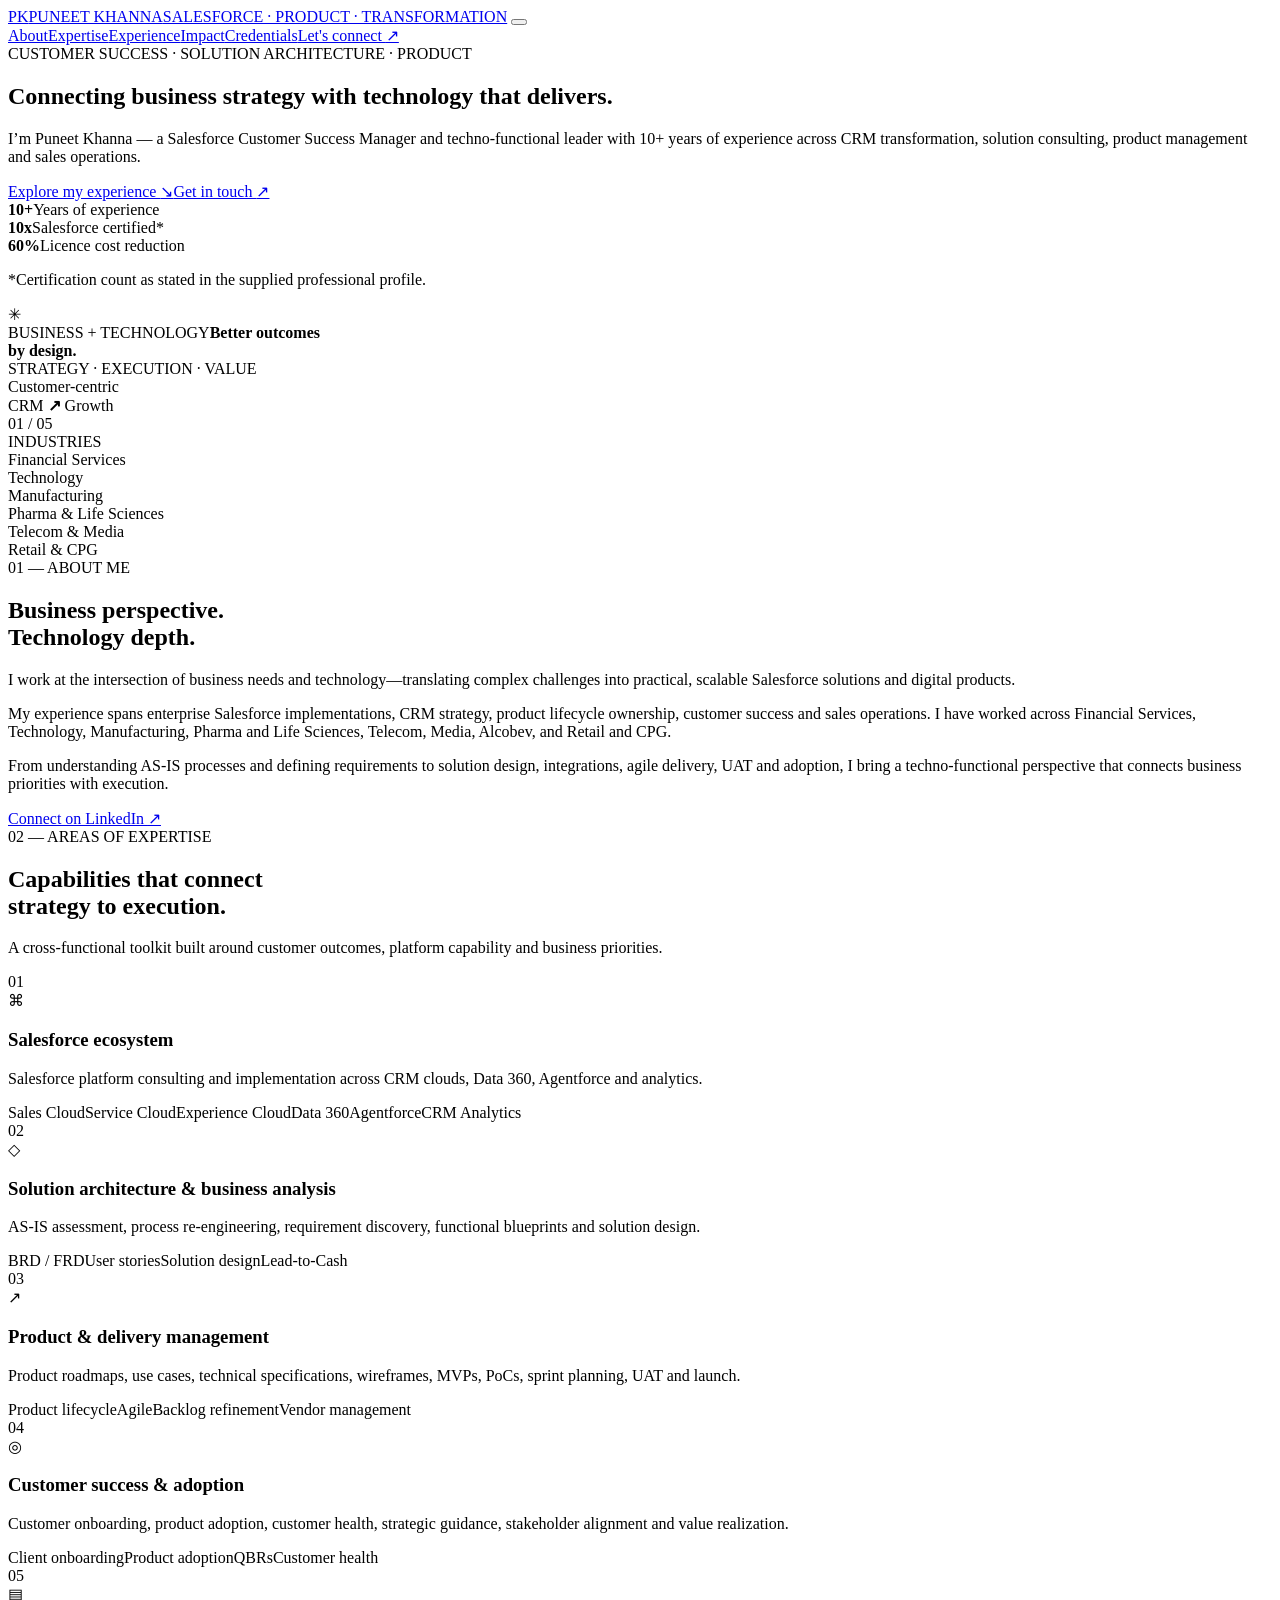
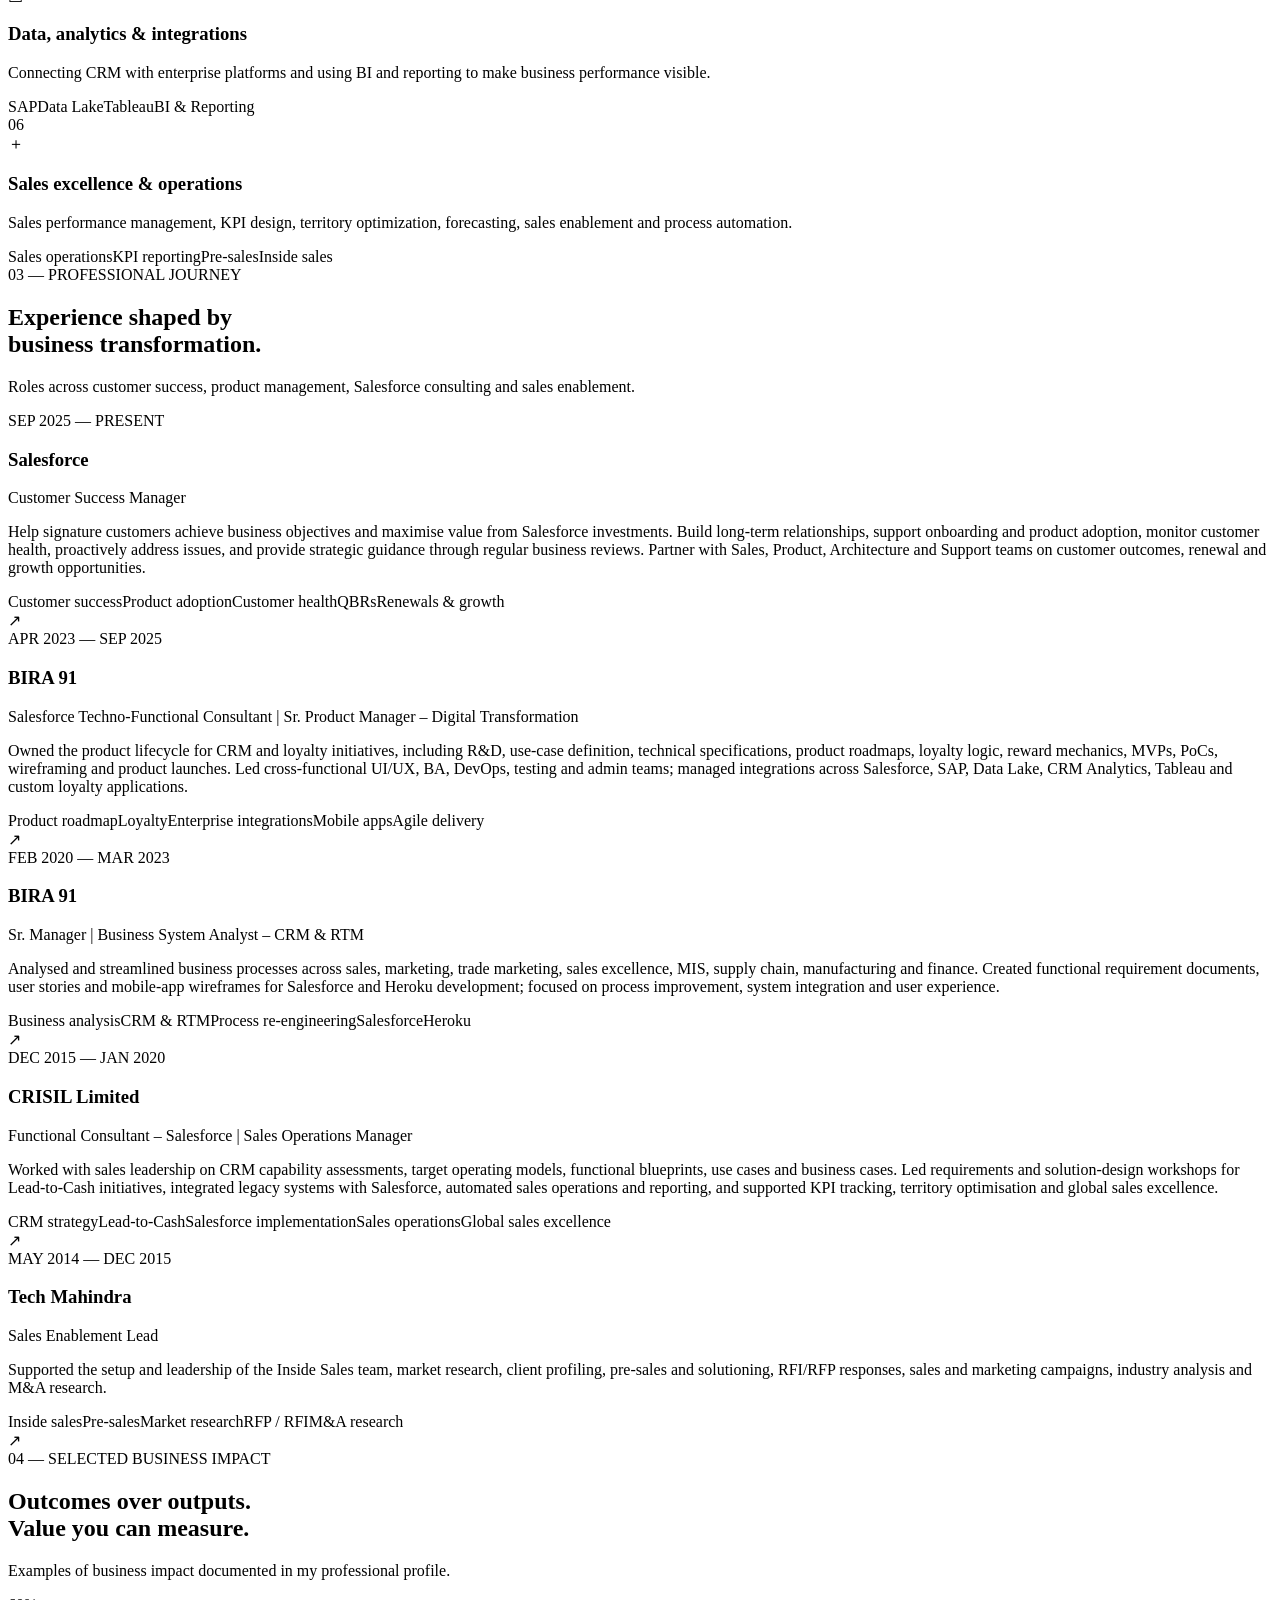
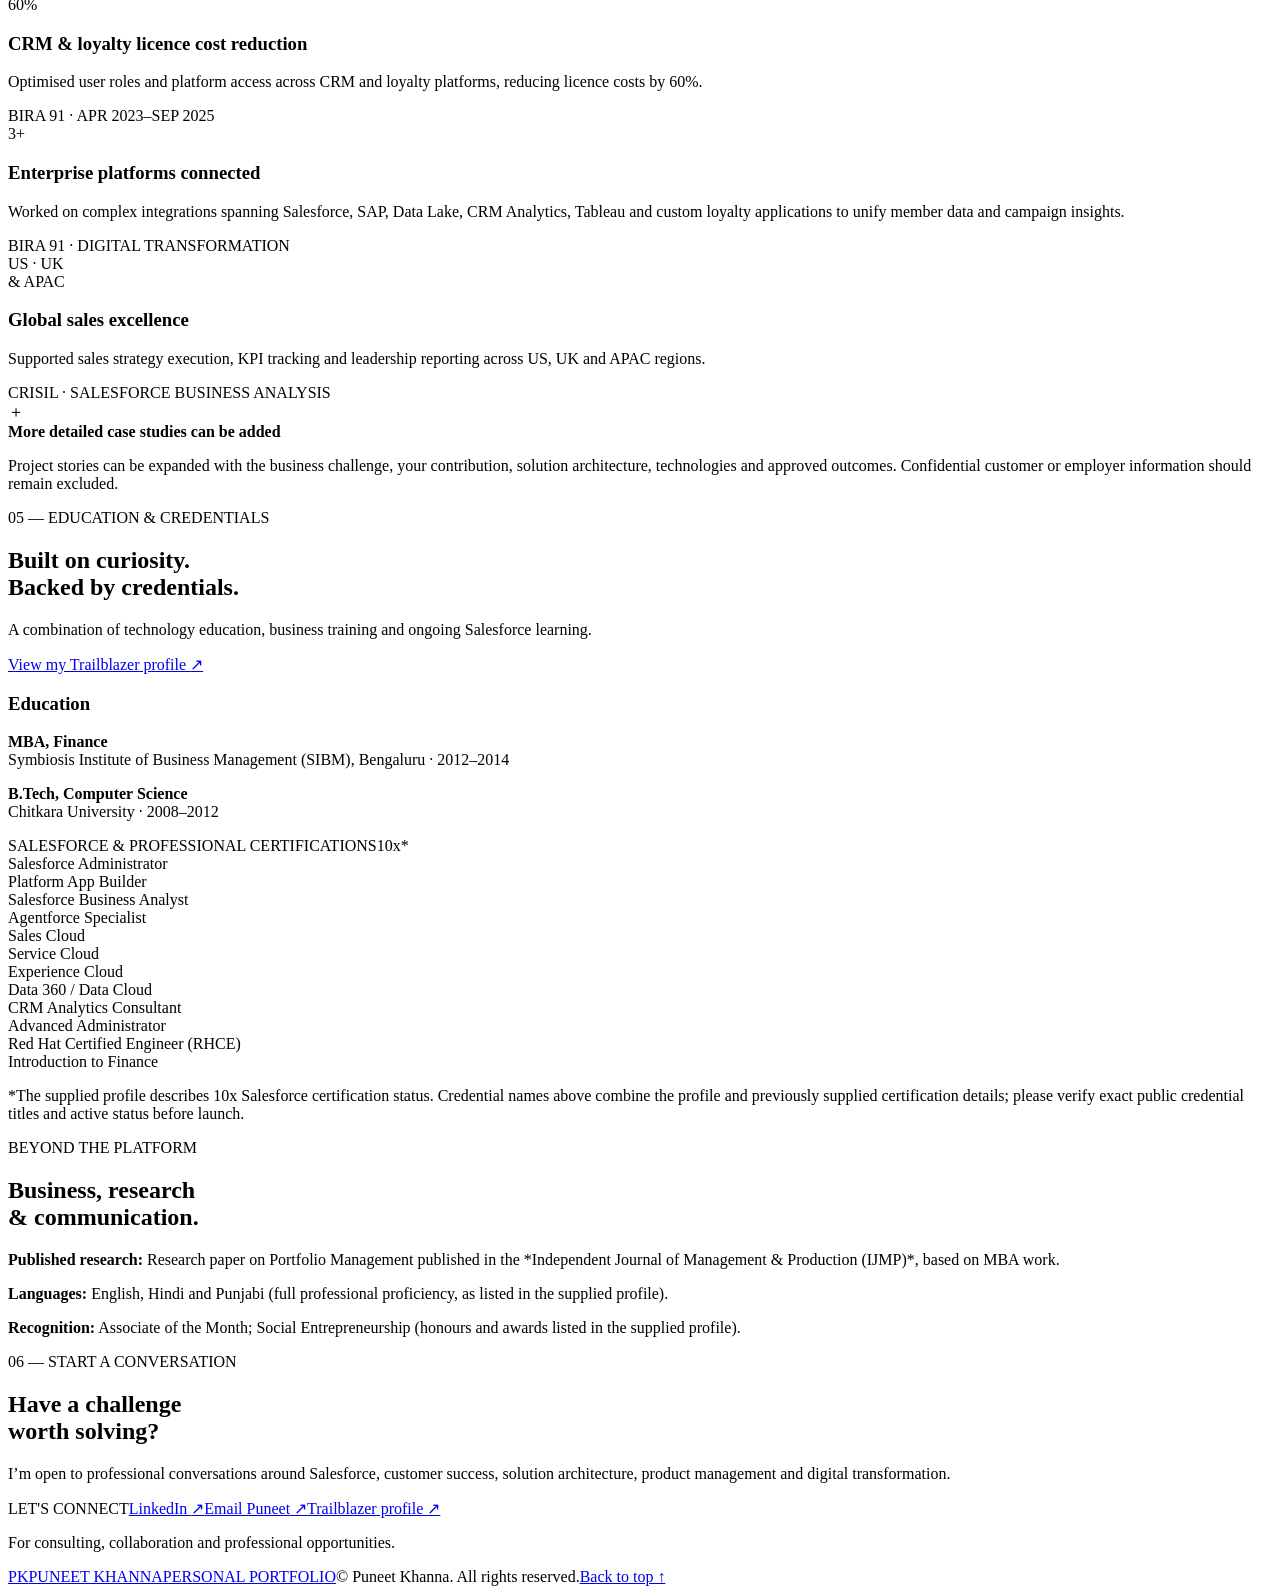
==== index.html @ 172fb6e7 "Update index.html" ====
<!doctype html>
<html lang="en">
<head>
  <meta charset="utf-8"><meta name="viewport" content="width=device-width, initial-scale=1">
  <meta name="description" content="Puneet Khanna — Salesforce Customer Success Manager, Solution Architect and Product Management professional with 10+ years of experience.">
  <meta name="theme-color" content="#081426">
  <title>Puneet Khanna | Salesforce, Product & Digital Transformation</title>
  <link rel="preconnect" href="https://fonts.googleapis.com"><link rel="preconnect" href="https://fonts.gstatic.com" crossorigin>
  <link href="https://fonts.googleapis.com/css2?family=DM+Sans:wght@400;500;600;700&family=Manrope:wght@400;500;600;700;800&display=swap" rel="stylesheet">
  <link rel="stylesheet" href="styles.css">
</head>
<body>
  <div class="ambient ambient-one"></div><div class="ambient ambient-two"></div>
  <header class="site-header">
    <a class="brand" href="#home" aria-label="Puneet Khanna home"><span class="brand-mark">PK</span><span>PUNEET KHANNA<span class="brand-sub">SALESFORCE · PRODUCT · TRANSFORMATION</span></span></a>
    <button class="menu-toggle" aria-label="Open navigation" aria-expanded="false"><span></span><span></span></button>
    <nav class="nav-links"><a href="#about">About</a><a href="#expertise">Expertise</a><a href="#experience">Experience</a><a href="#impact">Impact</a><a href="#credentials">Credentials</a><a class="nav-cta" href="#contact">Let's connect <span>↗</span></a></nav>
  </header>
  <main>
    <section class="hero section-wrap" id="home">
      <div class="hero-copy">
        <div class="eyebrow"><span class="eyebrow-line"></span> CUSTOMER SUCCESS · SOLUTION ARCHITECTURE · PRODUCT</div>
        <h1>Connecting business strategy with <span>technology that delivers.</span></h1>
        <p class="hero-lede">I’m Puneet Khanna — a Salesforce Customer Success Manager and techno-functional leader with 10+ years of experience across CRM transformation, solution consulting, product management and sales operations.</p>
        <div class="hero-actions"><a class="button button-primary" href="#experience">Explore my experience <span>↘</span></a><a class="text-link" href="#contact">Get in touch <span>↗</span></a></div>
        <div class="hero-proof"><div><strong>10+</strong><span>Years of experience</span></div><div><strong>10x</strong><span>Salesforce certified*</span></div><div><strong>60%</strong><span>Licence cost reduction</span></div></div>
        <p class="hero-note">*Certification count as stated in the supplied professional profile.</p>
      </div>
      <div class="hero-visual" aria-label="Abstract digital transformation illustration"><div class="visual-grid"></div><div class="orbit orbit-a"></div><div class="orbit orbit-b"></div><div class="core-card"><div class="core-icon">✳</div><span class="core-label">BUSINESS + TECHNOLOGY</span><strong>Better outcomes<br>by design.</strong><div class="core-rule"></div><span class="core-foot">STRATEGY · EXECUTION · VALUE</span></div><div class="float-chip chip-top"><span class="chip-dot"></span> Customer-centric</div><div class="float-chip chip-bottom">CRM <b>↗</b> Growth</div><div class="visual-index">01 / 05</div></div>
    </section>
    <section class="trust-strip"><div class="section-wrap trust-inner"><span class="trust-label">INDUSTRIES</span><div>Financial Services</div><div>Technology</div><div>Manufacturing</div><div>Pharma & Life Sciences</div><div>Telecom & Media</div><div>Retail & CPG</div></div></section>

    <section class="section section-wrap" id="about">
      <div class="section-kicker">01 — ABOUT ME</div>
      <div class="about-grid"><div><h2>Business perspective.<br><span>Technology depth.</span></h2></div><div class="about-copy">
        <p class="large-copy">I work at the intersection of business needs and technology—translating complex challenges into practical, scalable Salesforce solutions and digital products.</p>
        <p>My experience spans enterprise Salesforce implementations, CRM strategy, product lifecycle ownership, customer success and sales operations. I have worked across Financial Services, Technology, Manufacturing, Pharma and Life Sciences, Telecom, Media, Alcobev, and Retail and CPG.</p>
        <p>From understanding AS-IS processes and defining requirements to solution design, integrations, agile delivery, UAT and adoption, I bring a techno-functional perspective that connects business priorities with execution.</p>
        <a class="inline-link" href="https://www.linkedin.com/in/iampuneetkhanna/" target="_blank" rel="noreferrer">Connect on LinkedIn <span>↗</span></a>
      </div></div>
    </section>

    <section class="section section-muted" id="expertise"><div class="section-wrap"><div class="section-kicker">02 — AREAS OF EXPERTISE</div><div class="section-heading"><h2>Capabilities that connect<br><span>strategy to execution.</span></h2><p>A cross-functional toolkit built around customer outcomes, platform capability and business priorities.</p></div>
      <div class="capability-grid">
        <article class="cap-card"><div class="card-number">01</div><div class="cap-icon">⌘</div><h3>Salesforce ecosystem</h3><p>Salesforce platform consulting and implementation across CRM clouds, Data 360, Agentforce and analytics.</p><div class="tag-list"><span>Sales Cloud</span><span>Service Cloud</span><span>Experience Cloud</span><span>Data 360</span><span>Agentforce</span><span>CRM Analytics</span></div></article>
        <article class="cap-card"><div class="card-number">02</div><div class="cap-icon">◇</div><h3>Solution architecture & business analysis</h3><p>AS-IS assessment, process re-engineering, requirement discovery, functional blueprints and solution design.</p><div class="tag-list"><span>BRD / FRD</span><span>User stories</span><span>Solution design</span><span>Lead-to-Cash</span></div></article>
        <article class="cap-card"><div class="card-number">03</div><div class="cap-icon">↗</div><h3>Product & delivery management</h3><p>Product roadmaps, use cases, technical specifications, wireframes, MVPs, PoCs, sprint planning, UAT and launch.</p><div class="tag-list"><span>Product lifecycle</span><span>Agile</span><span>Backlog refinement</span><span>Vendor management</span></div></article>
        <article class="cap-card"><div class="card-number">04</div><div class="cap-icon">◎</div><h3>Customer success & adoption</h3><p>Customer onboarding, product adoption, customer health, strategic guidance, stakeholder alignment and value realization.</p><div class="tag-list"><span>Client onboarding</span><span>Product adoption</span><span>QBRs</span><span>Customer health</span></div></article>
        <article class="cap-card"><div class="card-number">05</div><div class="cap-icon">▤</div><h3>Data, analytics & integrations</h3><p>Connecting CRM with enterprise platforms and using BI and reporting to make business performance visible.</p><div class="tag-list"><span>SAP</span><span>Data Lake</span><span>Tableau</span><span>BI & Reporting</span></div></article>
        <article class="cap-card"><div class="card-number">06</div><div class="cap-icon">＋</div><h3>Sales excellence & operations</h3><p>Sales performance management, KPI design, territory optimization, forecasting, sales enablement and process automation.</p><div class="tag-list"><span>Sales operations</span><span>KPI reporting</span><span>Pre-sales</span><span>Inside sales</span></div></article>
      </div></div></section>

    <section class="section section-wrap" id="experience"><div class="section-kicker">03 — PROFESSIONAL JOURNEY</div><div class="section-heading"><h2>Experience shaped by<br><span>business transformation.</span></h2><p>Roles across customer success, product management, Salesforce consulting and sales enablement.</p></div>
      <div class="experience-list">
        <article class="experience-item"><div class="experience-meta"><span class="exp-dot current"></span><span>SEP 2025 — PRESENT</span></div><div class="experience-main"><div class="exp-title-row"><h3>Salesforce</h3><span class="exp-type">Customer Success Manager</span></div><p>Help signature customers achieve business objectives and maximise value from Salesforce investments. Build long-term relationships, support onboarding and product adoption, monitor customer health, proactively address issues, and provide strategic guidance through regular business reviews. Partner with Sales, Product, Architecture and Support teams on customer outcomes, renewal and growth opportunities.</p><div class="tag-list"><span>Customer success</span><span>Product adoption</span><span>Customer health</span><span>QBRs</span><span>Renewals & growth</span></div></div><div class="exp-arrow">↗</div></article>

        <article class="experience-item"><div class="experience-meta"><span class="exp-dot"></span><span>APR 2023 — SEP 2025</span></div><div class="experience-main"><div class="exp-title-row"><h3>BIRA 91</h3><span class="exp-type">Salesforce Techno-Functional Consultant | Sr. Product Manager – Digital Transformation</span></div><p>Owned the product lifecycle for CRM and loyalty initiatives, including R&D, use-case definition, technical specifications, product roadmaps, loyalty logic, reward mechanics, MVPs, PoCs, wireframing and product launches. Led cross-functional UI/UX, BA, DevOps, testing and admin teams; managed integrations across Salesforce, SAP, Data Lake, CRM Analytics, Tableau and custom loyalty applications.</p><div class="tag-list"><span>Product roadmap</span><span>Loyalty</span><span>Enterprise integrations</span><span>Mobile apps</span><span>Agile delivery</span></div></div><div class="exp-arrow">↗</div></article>

        <article class="experience-item"><div class="experience-meta"><span class="exp-dot"></span><span>FEB 2020 — MAR 2023</span></div><div class="experience-main"><div class="exp-title-row"><h3>BIRA 91</h3><span class="exp-type">Sr. Manager | Business System Analyst – CRM & RTM</span></div><p>Analysed and streamlined business processes across sales, marketing, trade marketing, sales excellence, MIS, supply chain, manufacturing and finance. Created functional requirement documents, user stories and mobile-app wireframes for Salesforce and Heroku development; focused on process improvement, system integration and user experience.</p><div class="tag-list"><span>Business analysis</span><span>CRM & RTM</span><span>Process re-engineering</span><span>Salesforce</span><span>Heroku</span></div></div><div class="exp-arrow">↗</div></article>

        <article class="experience-item"><div class="experience-meta"><span class="exp-dot"></span><span>DEC 2015 — JAN 2020</span></div><div class="experience-main"><div class="exp-title-row"><h3>CRISIL Limited</h3><span class="exp-type">Functional Consultant – Salesforce | Sales Operations Manager</span></div><p>Worked with sales leadership on CRM capability assessments, target operating models, functional blueprints, use cases and business cases. Led requirements and solution-design workshops for Lead-to-Cash initiatives, integrated legacy systems with Salesforce, automated sales operations and reporting, and supported KPI tracking, territory optimisation and global sales excellence.</p><div class="tag-list"><span>CRM strategy</span><span>Lead-to-Cash</span><span>Salesforce implementation</span><span>Sales operations</span><span>Global sales excellence</span></div></div><div class="exp-arrow">↗</div></article>

        <article class="experience-item"><div class="experience-meta"><span class="exp-dot"></span><span>MAY 2014 — DEC 2015</span></div><div class="experience-main"><div class="exp-title-row"><h3>Tech Mahindra</h3><span class="exp-type">Sales Enablement Lead</span></div><p>Supported the setup and leadership of the Inside Sales team, market research, client profiling, pre-sales and solutioning, RFI/RFP responses, sales and marketing campaigns, industry analysis and M&A research.</p><div class="tag-list"><span>Inside sales</span><span>Pre-sales</span><span>Market research</span><span>RFP / RFI</span><span>M&A research</span></div></div><div class="exp-arrow">↗</div></article>
      </div>
    </section>

    <section class="section section-muted" id="impact"><div class="section-wrap"><div class="section-kicker">04 — SELECTED BUSINESS IMPACT</div><div class="section-heading"><h2>Outcomes over outputs.<br><span>Value you can measure.</span></h2><p>Examples of business impact documented in my professional profile.</p></div>
      <div class="impact-grid">
        <article class="impact-card"><div class="impact-number">60<span>%</span></div><h3>CRM & loyalty licence cost reduction</h3><p>Optimised user roles and platform access across CRM and loyalty platforms, reducing licence costs by 60%.</p><span class="impact-source">BIRA 91 · APR 2023–SEP 2025</span></article>
        <article class="impact-card"><div class="impact-number">3<span>+</span></div><h3>Enterprise platforms connected</h3><p>Worked on complex integrations spanning Salesforce, SAP, Data Lake, CRM Analytics, Tableau and custom loyalty applications to unify member data and campaign insights.</p><span class="impact-source">BIRA 91 · DIGITAL TRANSFORMATION</span></article>
        <article class="impact-card"><div class="impact-number">US · UK<br><span>&</span> APAC</div><h3>Global sales excellence</h3><p>Supported sales strategy execution, KPI tracking and leadership reporting across US, UK and APAC regions.</p><span class="impact-source">CRISIL · SALESFORCE BUSINESS ANALYSIS</span></article>
      </div>
      <div class="case-note"><div class="case-note-icon">＋</div><div><strong>More detailed case studies can be added</strong><p>Project stories can be expanded with the business challenge, your contribution, solution architecture, technologies and approved outcomes. Confidential customer or employer information should remain excluded.</p></div></div>
    </div></section>

    <section class="section section-wrap" id="credentials"><div class="credentials-grid"><div><div class="section-kicker">05 — EDUCATION & CREDENTIALS</div><h2>Built on curiosity.<br><span>Backed by credentials.</span></h2><p class="credential-intro">A combination of technology education, business training and ongoing Salesforce learning.</p><a class="inline-link" href="https://www.salesforce.com/trailblazer/puneetkhanna" target="_blank" rel="noreferrer">View my Trailblazer profile <span>↗</span></a>
        <div class="education-block"><h3>Education</h3><p><strong>MBA, Finance</strong><br>Symbiosis Institute of Business Management (SIBM), Bengaluru · 2012–2014</p><p><strong>B.Tech, Computer Science</strong><br>Chitkara University · 2008–2012</p></div>
      </div><div class="cert-panel"><div class="cert-heading"><span>SALESFORCE & PROFESSIONAL CERTIFICATIONS</span><span class="cert-count">10x*</span></div><div class="cert-list"><div>Salesforce Administrator</div><div>Platform App Builder</div><div>Salesforce Business Analyst</div><div>Agentforce Specialist</div><div>Sales Cloud</div><div>Service Cloud</div><div>Experience Cloud</div><div>Data 360 / Data Cloud</div><div>CRM Analytics Consultant</div><div>Advanced Administrator</div><div>Red Hat Certified Engineer (RHCE)</div><div>Introduction to Finance</div></div><p class="cert-footnote">*The supplied profile describes 10x Salesforce certification status. Credential names above combine the profile and previously supplied certification details; please verify exact public credential titles and active status before launch.</p></div></div></section>

    <section class="section section-muted"><div class="section-wrap extras-grid"><div><div class="section-kicker">BEYOND THE PLATFORM</div><h2>Business, research<br><span>& communication.</span></h2></div><div class="extras-content"><p><strong>Published research:</strong> Research paper on Portfolio Management published in the *Independent Journal of Management & Production (IJMP)*, based on MBA work.</p><p><strong>Languages:</strong> English, Hindi and Punjabi (full professional proficiency, as listed in the supplied profile).</p><p><strong>Recognition:</strong> Associate of the Month; Social Entrepreneurship (honours and awards listed in the supplied profile).</p></div></div></section>

    <section class="contact-section" id="contact"><div class="section-wrap contact-inner"><div><div class="section-kicker">06 — START A CONVERSATION</div><h2>Have a challenge<br>worth <span>solving?</span></h2><p>I’m open to professional conversations around Salesforce, customer success, solution architecture, product management and digital transformation.</p></div><div class="contact-card"><span class="contact-label">LET'S CONNECT</span><a href="https://www.linkedin.com/in/iampuneetkhanna/" target="_blank" rel="noreferrer">LinkedIn <span>↗</span></a><a href="mailto:puneet.khanna077@gmail.com">Email Puneet <span>↗</span></a><a href="https://www.salesforce.com/trailblazer/puneetkhanna" target="_blank" rel="noreferrer">Trailblazer profile <span>↗</span></a><p class="contact-small">For consulting, collaboration and professional opportunities.</p></div></div></section>
  </main>
  <footer class="footer"><div class="section-wrap footer-inner"><a class="brand footer-brand" href="#home"><span class="brand-mark">PK</span><span>PUNEET KHANNA<span class="brand-sub">PERSONAL PORTFOLIO</span></span></a><span>© <span id="year"></span> Puneet Khanna. All rights reserved.</span><a href="#home">Back to top ↑</a></div></footer>
  <script src="script.js"></script>
</body></html>
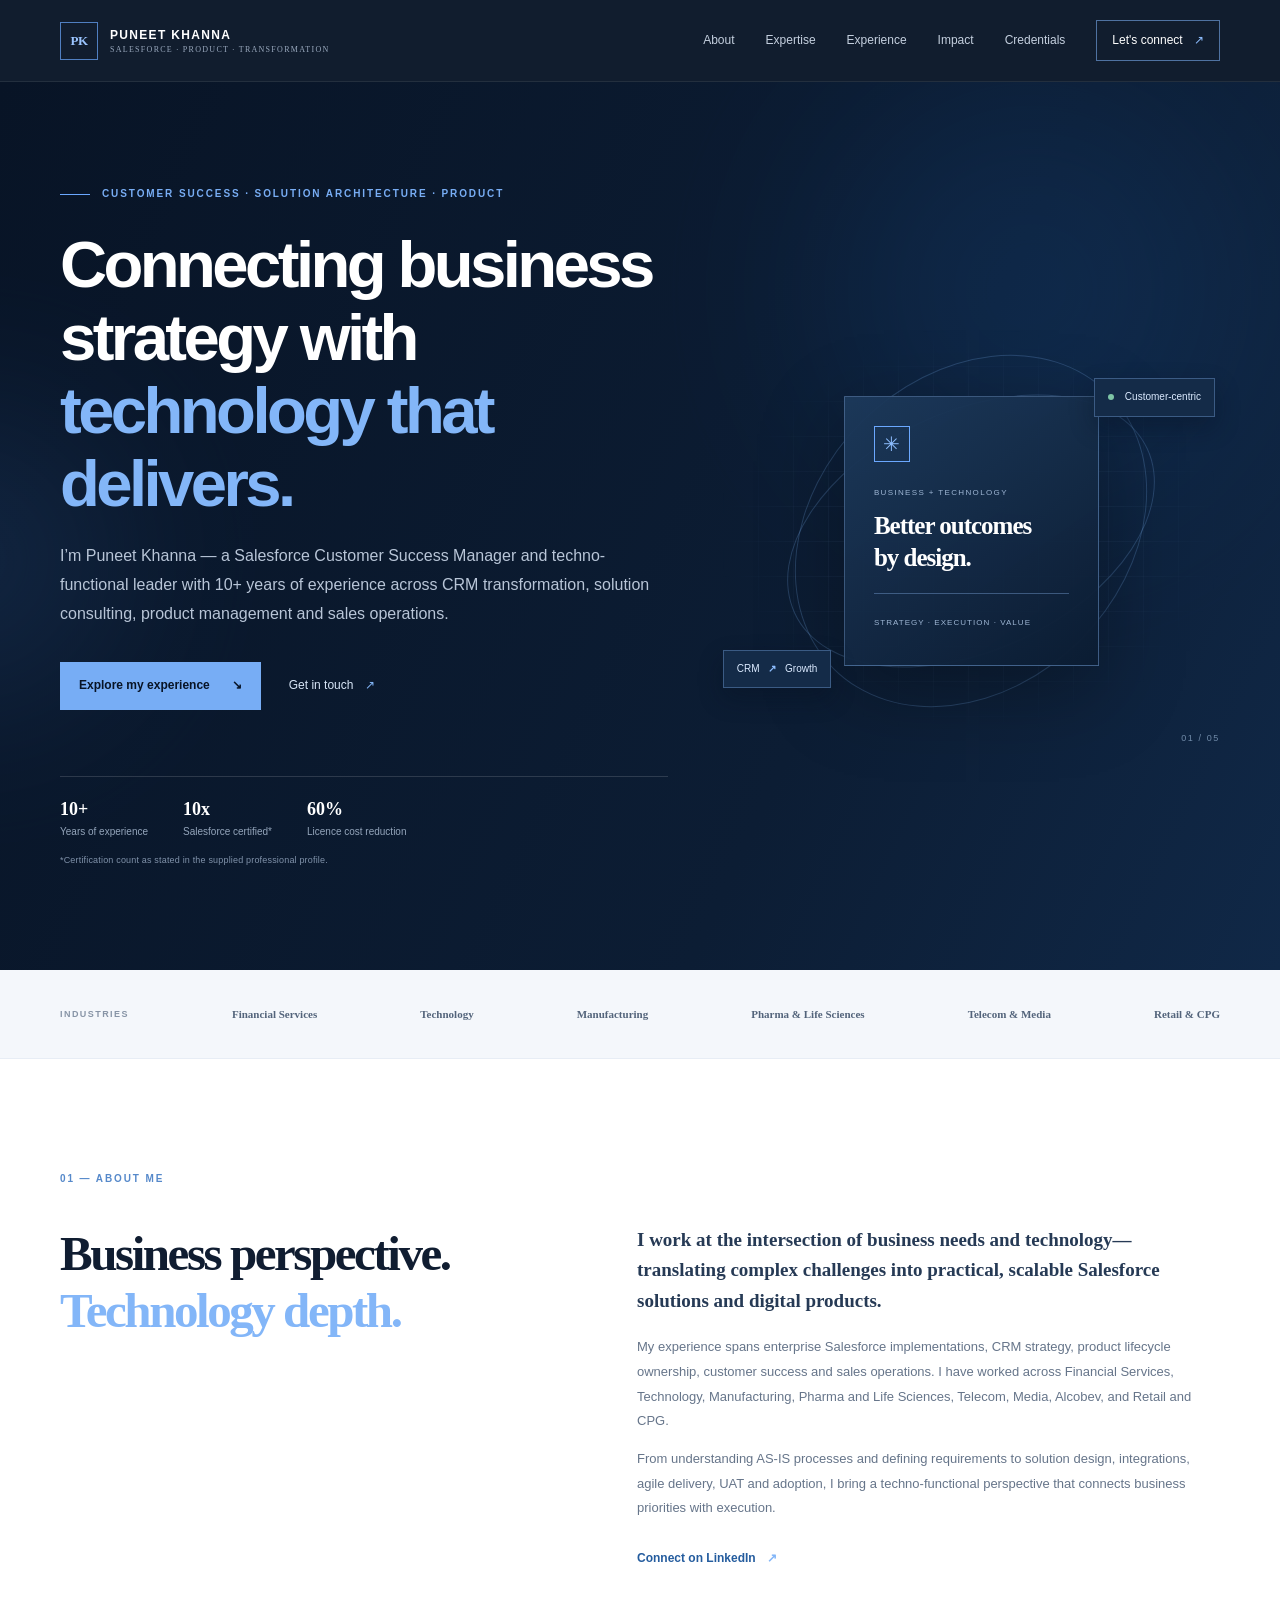
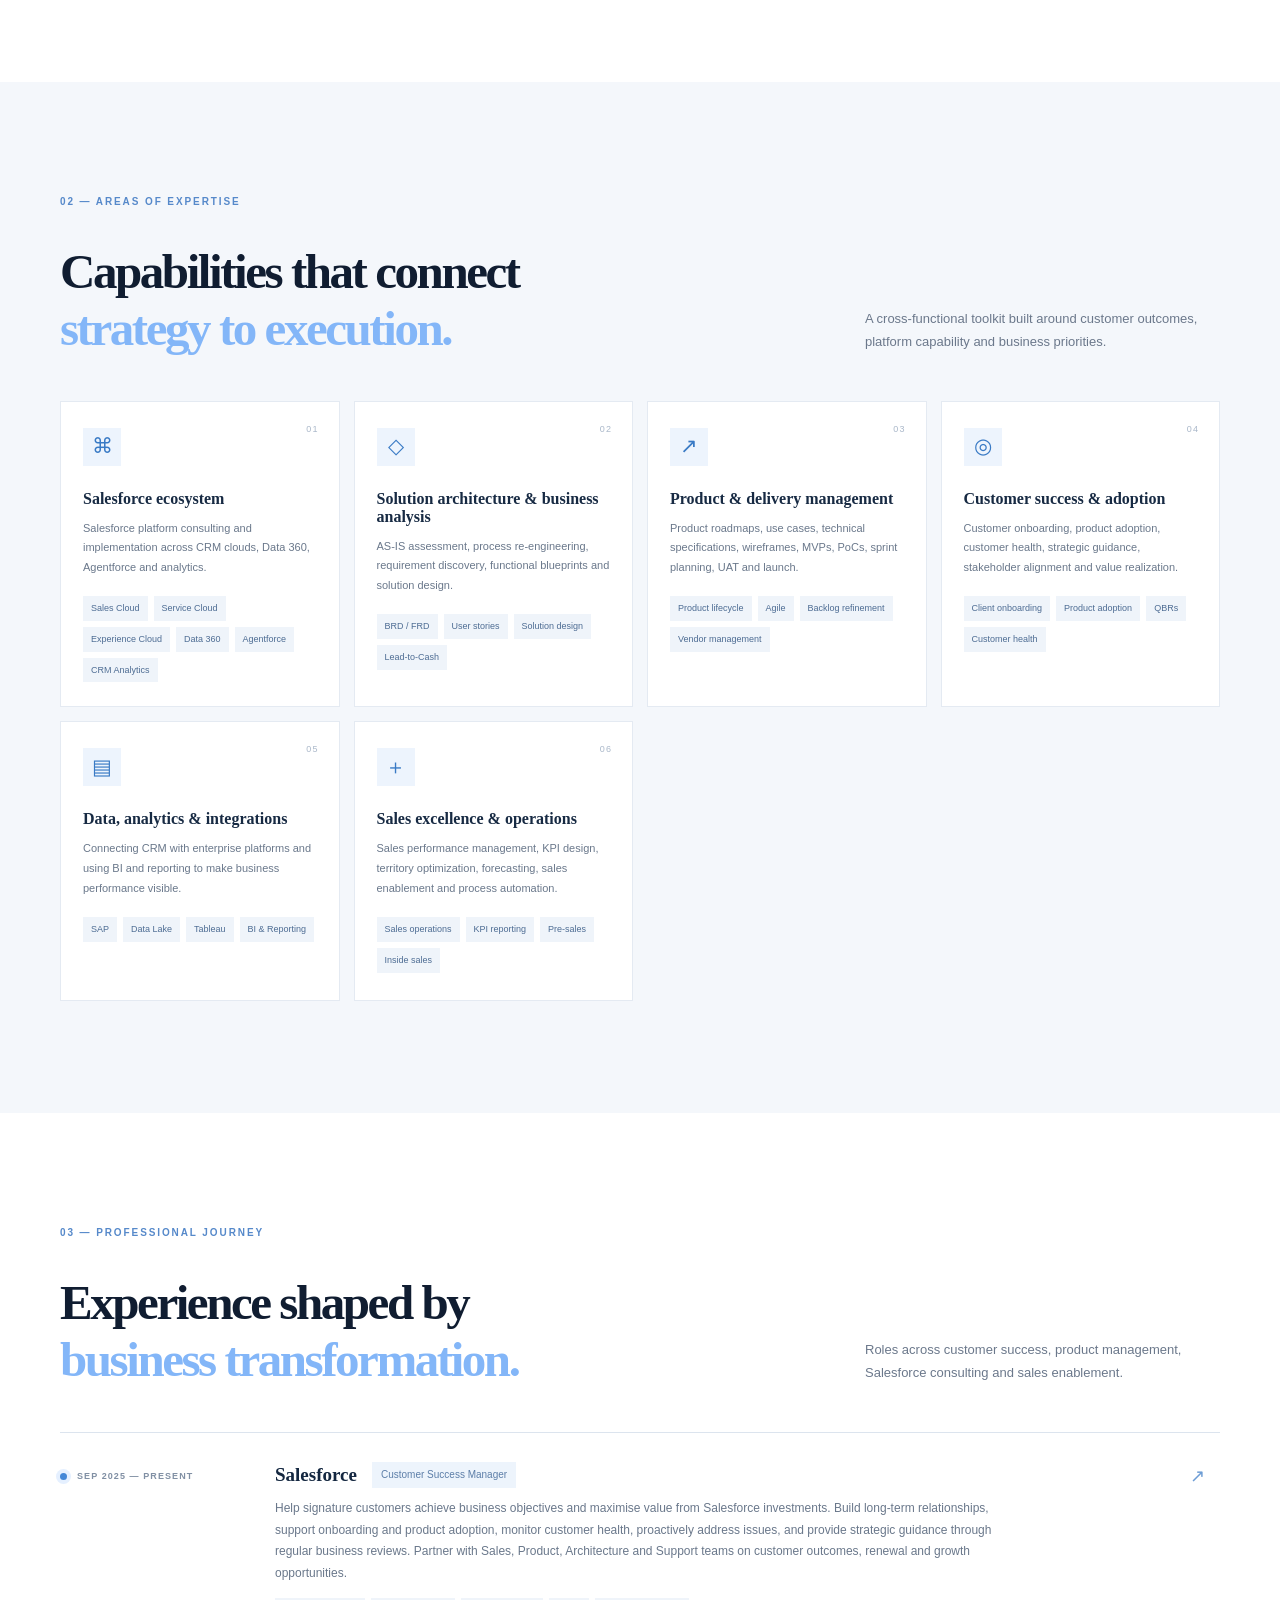
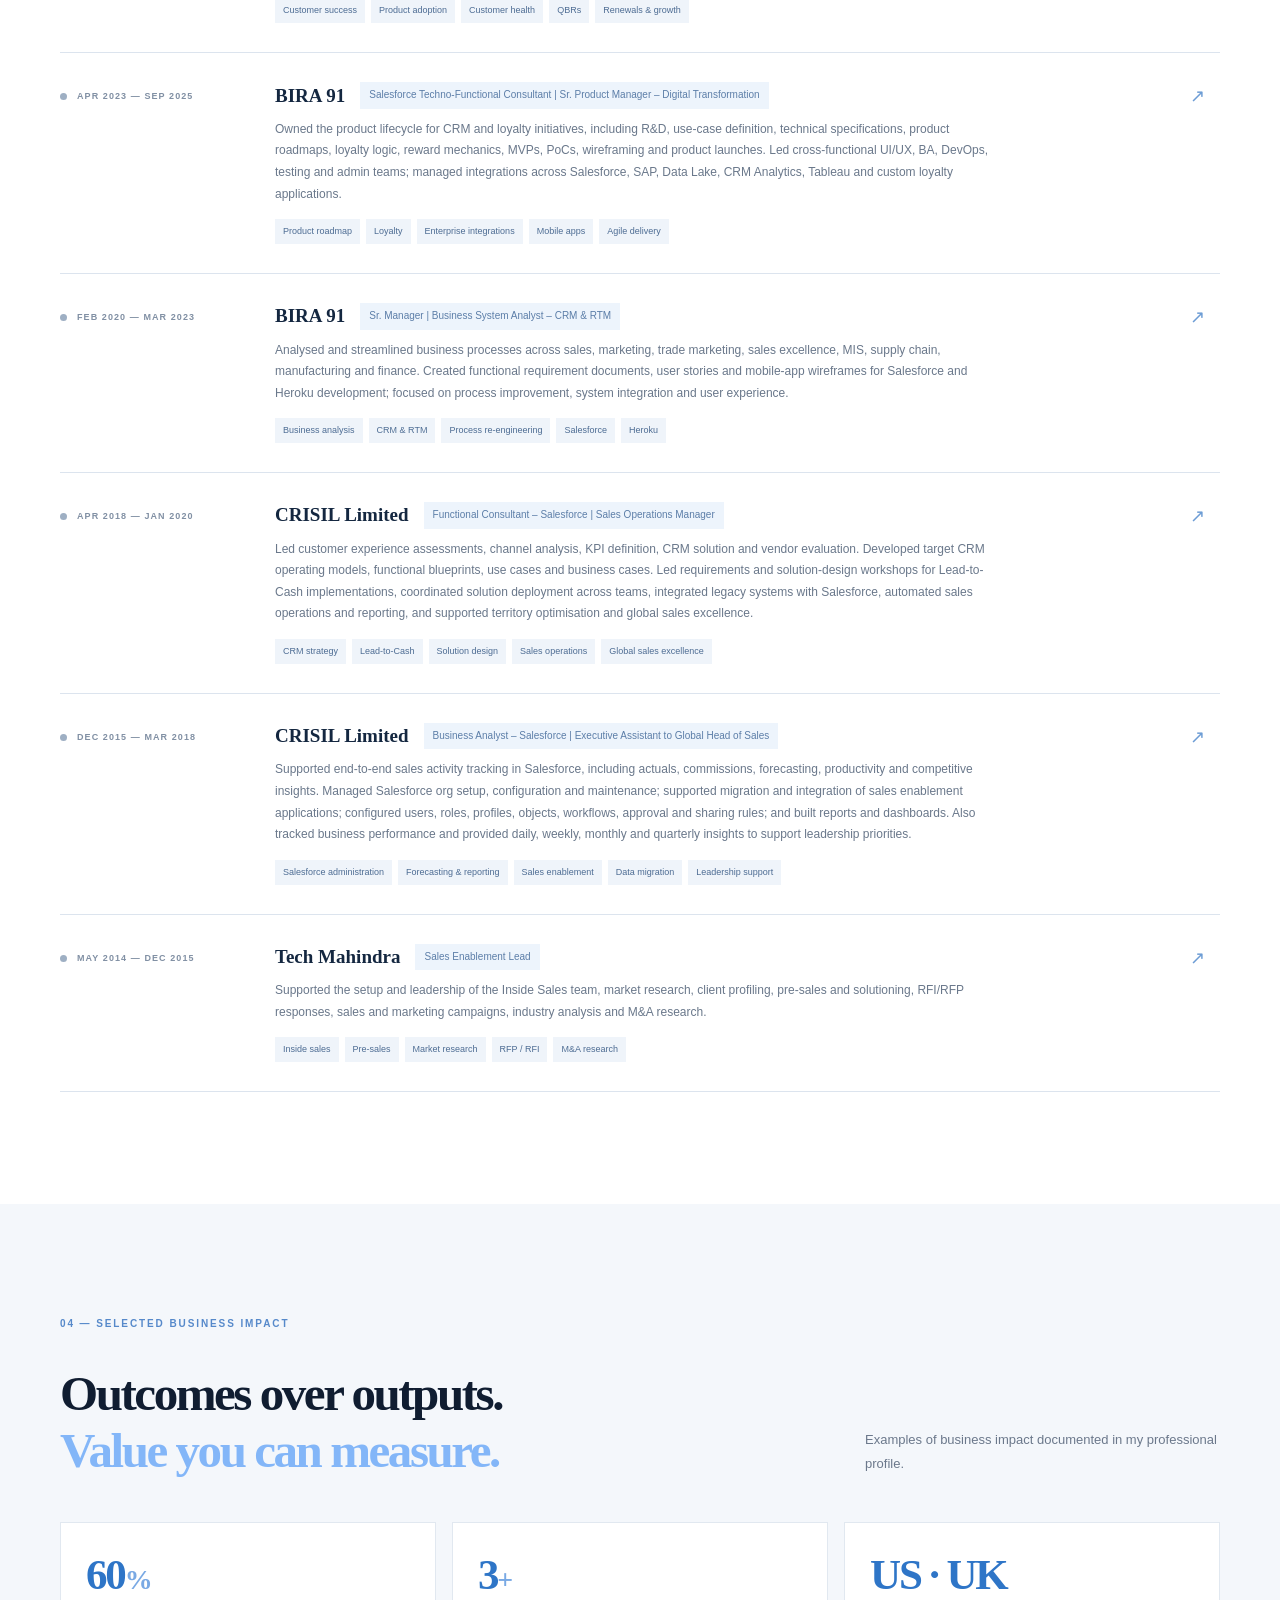
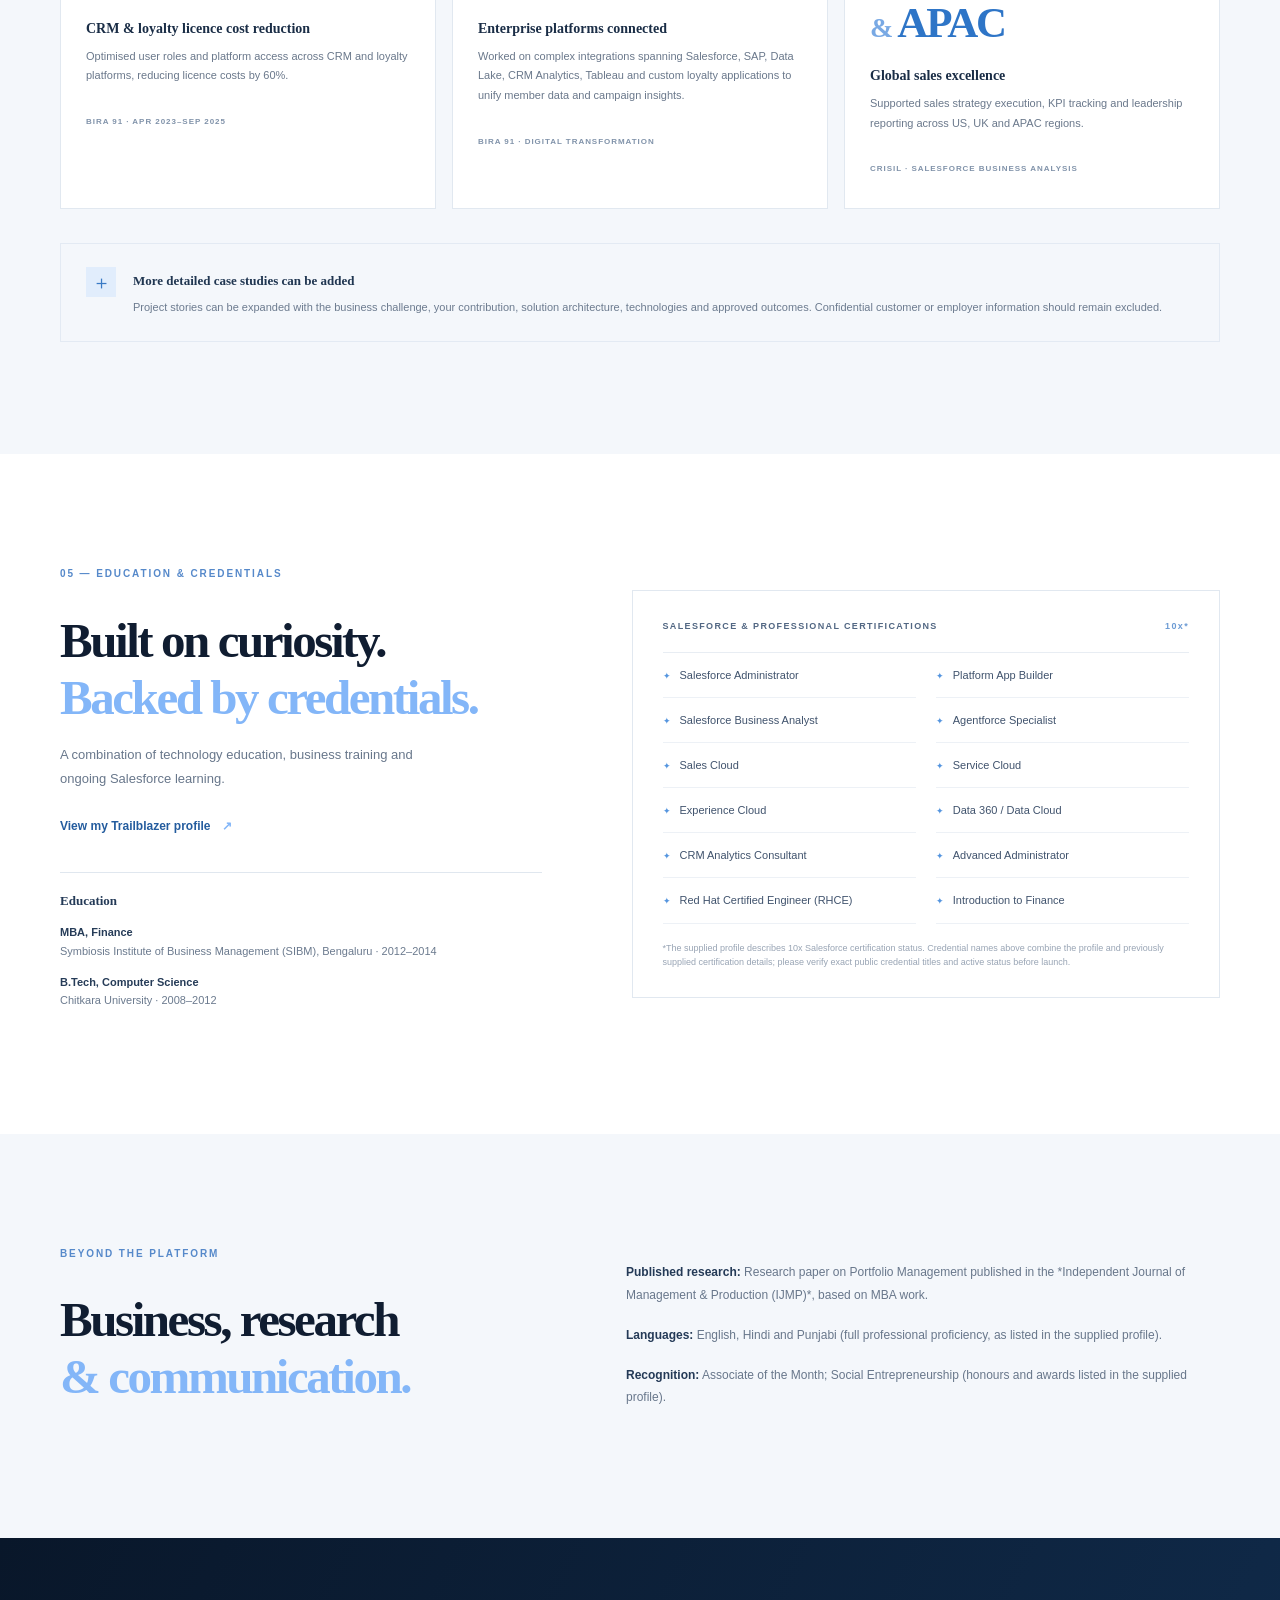
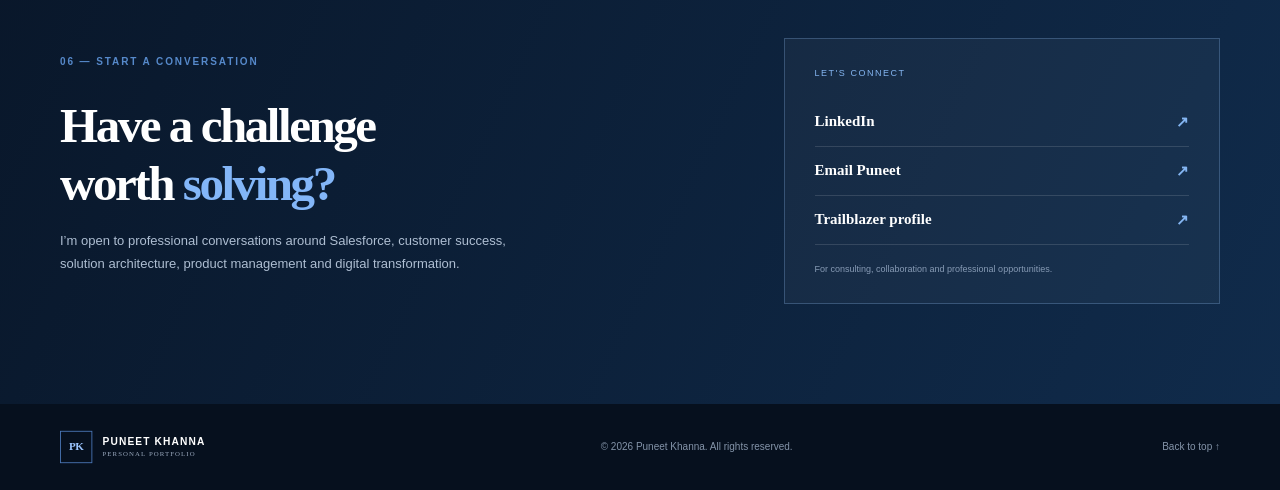
==== commit 36d1c64c: "Add new experience entries to index.html" ====
--- a/index.html
+++ b/index.html
@@ -58,7 +58,9 @@
 
         <article class="experience-item"><div class="experience-meta"><span class="exp-dot"></span><span>FEB 2020 — MAR 2023</span></div><div class="experience-main"><div class="exp-title-row"><h3>BIRA 91</h3><span class="exp-type">Sr. Manager | Business System Analyst – CRM & RTM</span></div><p>Analysed and streamlined business processes across sales, marketing, trade marketing, sales excellence, MIS, supply chain, manufacturing and finance. Created functional requirement documents, user stories and mobile-app wireframes for Salesforce and Heroku development; focused on process improvement, system integration and user experience.</p><div class="tag-list"><span>Business analysis</span><span>CRM & RTM</span><span>Process re-engineering</span><span>Salesforce</span><span>Heroku</span></div></div><div class="exp-arrow">↗</div></article>
 
-        <article class="experience-item"><div class="experience-meta"><span class="exp-dot"></span><span>DEC 2015 — JAN 2020</span></div><div class="experience-main"><div class="exp-title-row"><h3>CRISIL Limited</h3><span class="exp-type">Functional Consultant – Salesforce | Sales Operations Manager</span></div><p>Worked with sales leadership on CRM capability assessments, target operating models, functional blueprints, use cases and business cases. Led requirements and solution-design workshops for Lead-to-Cash initiatives, integrated legacy systems with Salesforce, automated sales operations and reporting, and supported KPI tracking, territory optimisation and global sales excellence.</p><div class="tag-list"><span>CRM strategy</span><span>Lead-to-Cash</span><span>Salesforce implementation</span><span>Sales operations</span><span>Global sales excellence</span></div></div><div class="exp-arrow">↗</div></article>
+        <article class="experience-item"><div class="experience-meta"><span class="exp-dot"></span><span>APR 2018 — JAN 2020</span></div><div class="experience-main"><div class="exp-title-row"><h3>CRISIL Limited</h3><span class="exp-type">Functional Consultant – Salesforce | Sales Operations Manager</span></div><p>Led customer experience assessments, channel analysis, KPI definition, CRM solution and vendor evaluation. Developed target CRM operating models, functional blueprints, use cases and business cases. Led requirements and solution-design workshops for Lead-to-Cash implementations, coordinated solution deployment across teams, integrated legacy systems with Salesforce, automated sales operations and reporting, and supported territory optimisation and global sales excellence.</p><div class="tag-list"><span>CRM strategy</span><span>Lead-to-Cash</span><span>Solution design</span><span>Sales operations</span><span>Global sales excellence</span></div></div><div class="exp-arrow">↗</div></article>
+
+        <article class="experience-item"><div class="experience-meta"><span class="exp-dot"></span><span>DEC 2015 — MAR 2018</span></div><div class="experience-main"><div class="exp-title-row"><h3>CRISIL Limited</h3><span class="exp-type">Business Analyst – Salesforce | Executive Assistant to Global Head of Sales</span></div><p>Supported end-to-end sales activity tracking in Salesforce, including actuals, commissions, forecasting, productivity and competitive insights. Managed Salesforce org setup, configuration and maintenance; supported migration and integration of sales enablement applications; configured users, roles, profiles, objects, workflows, approval and sharing rules; and built reports and dashboards. Also tracked business performance and provided daily, weekly, monthly and quarterly insights to support leadership priorities.</p><div class="tag-list"><span>Salesforce administration</span><span>Forecasting & reporting</span><span>Sales enablement</span><span>Data migration</span><span>Leadership support</span></div></div><div class="exp-arrow">↗</div></article>
 
         <article class="experience-item"><div class="experience-meta"><span class="exp-dot"></span><span>MAY 2014 — DEC 2015</span></div><div class="experience-main"><div class="exp-title-row"><h3>Tech Mahindra</h3><span class="exp-type">Sales Enablement Lead</span></div><p>Supported the setup and leadership of the Inside Sales team, market research, client profiling, pre-sales and solutioning, RFI/RFP responses, sales and marketing campaigns, industry analysis and M&A research.</p><div class="tag-list"><span>Inside sales</span><span>Pre-sales</span><span>Market research</span><span>RFP / RFI</span><span>M&A research</span></div></div><div class="exp-arrow">↗</div></article>
       </div>
--- a/styles.css
+++ b/styles.css
@@ -0,0 +1,24 @@
+:root{--navy:#081426;--navy2:#0d1d34;--ink:#101d31;--muted:#637086;--blue:#6ba8ff;--blue2:#2d73d5;--line:#dfe6ef;--pale:#f4f7fb;--white:#fff}*{box-sizing:border-box}html{scroll-behavior:smooth;scroll-padding-top:90px}body{margin:0;background:#fff;color:var(--ink);font-family:'DM Sans',sans-serif;line-height:1.65;overflow-x:hidden}.ambient{position:absolute;pointer-events:none;filter:blur(100px);opacity:.18;border-radius:50%;z-index:-1}.ambient-one{width:420px;height:420px;background:#1c5ca7;top:80px;right:3%}.ambient-two{width:260px;height:260px;background:#4e91e8;top:430px;left:-160px}.section-wrap{width:min(1160px,calc(100% - 64px));margin:auto}.site-header{height:82px;padding:0 max(32px,calc((100vw - 1160px)/2));display:flex;align-items:center;justify-content:space-between;background:rgba(8,20,38,.96);color:white;position:sticky;top:0;z-index:20;border-bottom:1px solid rgba(255,255,255,.08);backdrop-filter:blur(16px)}.brand{display:flex;align-items:center;gap:12px;color:white;text-decoration:none;font:800 12px 'Manrope',sans-serif;letter-spacing:.11em}.brand-mark{height:38px;width:38px;border:1px solid rgba(107,168,255,.7);display:grid;place-items:center;color:#9bc5ff;font:800 13px 'Manrope';letter-spacing:-.04em}.brand-sub{display:block;font:500 8px 'DM Sans';letter-spacing:.16em;color:#9aa9be;margin-top:3px}.nav-links{display:flex;align-items:center;gap:31px}.nav-links a{font-size:12px;color:#c5d0df;text-decoration:none;transition:.2s}.nav-links a:hover,.text-link:hover,.inline-link:hover{color:#83b7ff}.nav-links .nav-cta{border:1px solid rgba(129,183,255,.55);padding:10px 15px;color:#fff}.nav-cta span{color:#8ebeff;margin-left:8px}.menu-toggle{display:none;background:none;border:0}.hero{min-height:660px;padding-top:104px;padding-bottom:94px;display:grid;grid-template-columns:1.1fr .9fr;gap:55px;align-items:center;color:white;position:relative}.hero:before{content:"";position:absolute;inset:0 calc((1160px - 100vw)/2);z-index:-2;background:linear-gradient(115deg,#081426 0%,#0c1d34 65%,#102847 100%)}.hero-copy{max-width:650px}.eyebrow,.section-kicker{font-size:10px;font-weight:700;letter-spacing:.19em;color:#78adf4;display:flex;align-items:center;gap:12px}.eyebrow-line{width:30px;height:1px;background:#6ba8ff}.hero h1{font:700 clamp(42px,5.1vw,67px)/1.12 'Manrope',sans-serif;letter-spacing:-.055em;margin:25px 0 22px}.hero h1 span,.section h2 span,.contact-inner h2 span{color:#83b6f8}.hero-lede{font-size:16px;line-height:1.8;color:#b8c5d7;max-width:590px}.hero-actions{display:flex;align-items:center;gap:28px;margin-top:34px}.button{display:inline-flex;align-items:center;gap:22px;padding:14px 19px;text-decoration:none;font-size:12px;font-weight:700}.button-primary{background:#77adf5;color:#081426}.button-primary:hover{background:#a0c8ff}.text-link,.inline-link{font-size:12px;color:#d9e7f8;text-decoration:none}.text-link span,.inline-link span{color:#83b6f8;margin-left:8px}.hero-proof{display:flex;gap:35px;margin-top:66px;padding-top:22px;border-top:1px solid rgba(255,255,255,.14)}.hero-proof div{display:flex;flex-direction:column}.hero-proof strong{font:700 18px 'Manrope';color:#fff}.hero-proof span{font-size:10px;color:#94a5bb;margin-top:4px}.hero-visual{height:430px;position:relative;display:grid;place-items:center}.visual-grid{position:absolute;inset:15px 0;background-image:linear-gradient(rgba(133,177,232,.09) 1px,transparent 1px),linear-gradient(90deg,rgba(133,177,232,.09) 1px,transparent 1px);background-size:35px 35px;mask-image:radial-gradient(ellipse,black 20%,transparent 73%)}.orbit{position:absolute;border:1px solid rgba(121,174,239,.24);border-radius:50%;transform:rotate(-25deg)}.orbit-a{width:390px;height:240px}.orbit-b{width:310px;height:390px;transform:rotate(45deg)}.core-card{width:255px;height:270px;background:linear-gradient(145deg,rgba(28,57,91,.94),rgba(11,28,50,.97));border:1px solid rgba(143,190,249,.35);box-shadow:0 25px 80px rgba(0,0,0,.3);padding:29px;position:relative;z-index:2}.core-icon{width:36px;height:36px;border:1px solid #6ba8ff;color:#8ebeff;display:grid;place-items:center;font-size:20px}.core-label{display:block;font-size:8px;letter-spacing:.17em;color:#9eb6d4;margin-top:24px}.core-card strong{display:block;font:700 25px/1.25 'Manrope';color:white;margin-top:11px;letter-spacing:-.04em}.core-rule{height:1px;background:rgba(143,190,249,.35);margin:20px 0 13px}.core-foot{font-size:8px;letter-spacing:.13em;color:#9eb6d4}.float-chip{position:absolute;background:#142b48;border:1px solid rgba(132,181,244,.35);color:#dbeaff;font-size:10px;padding:10px 13px;z-index:3;box-shadow:0 10px 25px #06101e55}.chip-top{top:62px;right:5px}.chip-dot{display:inline-block;width:6px;height:6px;border-radius:50%;background:#7ec5a6;margin-right:8px}.chip-bottom{bottom:58px;left:0}.chip-bottom b{color:#8ebeff;margin:0 6px}.visual-index{position:absolute;bottom:0;right:0;color:#718ba9;font-size:9px;letter-spacing:.18em}.trust-strip{background:#f4f7fb;border-bottom:1px solid #e7edf5}.trust-inner{min-height:88px;display:flex;align-items:center;justify-content:space-between;gap:20px}.trust-label{font-size:9px;letter-spacing:.16em;color:#8794a6;font-weight:700}.trust-inner div{font:600 11px 'Manrope';color:#53647b}.section{padding-top:112px;padding-bottom:112px}.section-kicker{color:#5689ca}.about-grid{display:grid;grid-template-columns:.9fr 1.1fr;gap:100px;margin-top:37px}.section h2,.contact-inner h2{font:700 clamp(34px,4vw,49px)/1.17 'Manrope';letter-spacing:-.05em;margin:0;color:#101d31}.about-copy{max-width:600px}.large-copy{font:600 19px/1.6 'Manrope';color:#263a55;margin:0 0 19px}.about-copy p:not(.large-copy){font-size:13px;color:#66758a;line-height:1.9}.about-copy .inline-link{display:inline-block;color:#245c9e;font-weight:700;margin-top:15px}.section-muted{background:#f4f7fb}.section-heading{display:flex;justify-content:space-between;align-items:end;gap:45px;margin:32px 0 43px}.section-heading p{max-width:355px;color:#6b788b;font-size:13px;line-height:1.8;margin:0 0 4px}.capability-grid{display:grid;grid-template-columns:repeat(4,1fr);gap:14px}.cap-card{background:white;border:1px solid #e4eaf2;padding:26px 22px 24px;min-height:280px;position:relative;transition:transform .25s,box-shadow .25s}.cap-card:hover{transform:translateY(-5px);box-shadow:0 18px 40px #1a355012}.card-number{position:absolute;right:20px;top:20px;color:#a9b7c9;font-size:9px;letter-spacing:.12em}.cap-icon{width:38px;height:38px;display:grid;place-items:center;background:#edf4fd;color:#397ac5;font-size:21px;margin-bottom:24px}.cap-card h3{font:700 16px 'Manrope';margin:0 0 11px;color:#172a43}.cap-card p{font-size:11px;color:#6a788b;line-height:1.8;margin:0 0 18px}.tag-list{display:flex;flex-wrap:wrap;gap:6px}.tag-list span{font-size:9px;color:#4d6c93;background:#eff4fa;padding:5px 8px}.experience-list{border-top:1px solid #dce4ee}.experience-item{display:grid;grid-template-columns:190px 1fr 30px;gap:25px;padding:29px 0;border-bottom:1px solid #dce4ee;align-items:start}.experience-meta{display:flex;align-items:center;gap:10px;font-size:9px;letter-spacing:.12em;color:#8190a4;font-weight:700;padding-top:7px}.exp-dot{width:7px;height:7px;border-radius:50%;background:#9eafc3}.exp-dot.current{background:#4387d7;box-shadow:0 0 0 4px #e5f0ff}.exp-title-row{display:flex;align-items:center;gap:15px;flex-wrap:wrap}.exp-title-row h3{font:700 19px 'Manrope';margin:0;color:#142740}.exp-type{font-size:10px;color:#5c7ea8;background:#edf4fc;padding:5px 9px}.experience-main p{font-size:12px;line-height:1.8;color:#6a788b;max-width:720px;margin:10px 0 14px}.exp-arrow{color:#6d9dd5;font-size:18px}.case-note{margin-top:34px;padding:23px 25px;background:#f4f7fb;border:1px solid #e3eaf3;display:flex;gap:17px;align-items:flex-start}.case-note-icon{width:30px;height:30px;display:grid;place-items:center;background:#e1edfc;color:#397ac5;font-size:19px;flex:none}.case-note strong{font:700 13px 'Manrope';color:#203651}.case-note p{font-size:11px;color:#6c7b8f;margin:5px 0 0;line-height:1.8}.credentials-grid{display:grid;grid-template-columns:.9fr 1.1fr;gap:90px;align-items:center}.credentials-grid h2{margin:29px 0 17px}.credential-intro{font-size:13px;color:#68778b;max-width:380px;line-height:1.8}.credentials-grid .inline-link{display:inline-block;color:#245c9e;font-weight:700;margin-top:14px}.cert-panel{background:#fff;border:1px solid #e1e8f0;padding:28px 30px}.cert-heading{display:flex;justify-content:space-between;align-items:center;padding-bottom:18px;border-bottom:1px solid #e8edf3;font-size:9px;letter-spacing:.15em;font-weight:700;color:#526783}.cert-count{color:#6c9bd4}.cert-list{display:grid;grid-template-columns:1fr 1fr;gap:0 20px}.cert-list div{font-size:11px;color:#40536d;padding:13px 0;border-bottom:1px solid #edf1f6}.cert-list div:before{content:'✦';font-size:9px;color:#5595df;margin-right:9px}.cert-footnote{font-size:9px;line-height:1.6;color:#98a4b4;margin:17px 0 0}.contact-section{background:linear-gradient(115deg,#09172a,#102b4b);color:white;padding:100px 0}.contact-inner{display:grid;grid-template-columns:1fr .7fr;gap:100px;align-items:center}.contact-inner h2{color:#fff;margin:27px 0 17px}.contact-inner>div:first-child>p{color:#aebed2;font-size:13px;max-width:470px;line-height:1.8}.contact-card{border:1px solid rgba(141,185,241,.28);background:rgba(255,255,255,.035);padding:27px 30px}.contact-label{display:block;color:#84b5f1;font-size:9px;letter-spacing:.17em;margin-bottom:17px}.contact-card>a{display:flex;justify-content:space-between;padding:15px 0;border-bottom:1px solid rgba(255,255,255,.13);color:#fff;text-decoration:none;font:600 15px 'Manrope'}.contact-card>a span{color:#84b5f1}.contact-small{font-size:9px;color:#879bb5;line-height:1.6;margin:17px 0 0}.footer{background:#06101e;color:#8494a9;padding:24px 0}.footer-inner{display:flex;align-items:center;justify-content:space-between;gap:20px}.footer-brand{transform:scale(.85);transform-origin:left center}.footer-inner>span,.footer-inner>a:last-child{font-size:10px;color:#8494a9;text-decoration:none}.footer-inner>a:last-child:hover{color:#fff}
+@media(max-width:900px){.hero{grid-template-columns:1fr .8fr;gap:20px}.hero h1{font-size:48px}.hero-visual{transform:scale(.86)}.capability-grid{grid-template-columns:repeat(2,1fr)}.about-grid,.credentials-grid{gap:45px}.trust-inner{flex-wrap:wrap;padding:20px 0}.trust-label{width:100%}.section-heading{align-items:start;flex-direction:column;gap:15px}.contact-inner{gap:45px}}
+@media(max-width:650px){.section-wrap{width:min(100% - 40px,520px)}.site-header{height:70px;padding:0 20px}.menu-toggle{display:flex;flex-direction:column;gap:5px;padding:10px}.menu-toggle span{width:22px;height:1px;background:#fff}.nav-links{display:none;position:absolute;top:70px;left:0;right:0;background:#0a192c;padding:18px 22px 24px;flex-direction:column;align-items:stretch;gap:0;border-top:1px solid #ffffff16}.nav-links.open{display:flex}.nav-links a{padding:12px 0}.nav-links .nav-cta{padding:11px 13px;margin-top:8px}.hero{display:block;padding-top:76px;padding-bottom:65px;min-height:auto}.hero:before{inset:0 -20px}.hero h1{font-size:43px}.hero-lede{font-size:14px}.hero-proof{gap:20px;margin-top:45px}.hero-proof strong{font-size:15px}.hero-proof span{font-size:9px}.hero-visual{height:350px;margin-top:20px;transform:none}.orbit-a{width:320px}.orbit-b{height:330px}.core-card{transform:scale(.9)}.chip-top{right:0;top:35px}.chip-bottom{left:0;bottom:30px}.trust-inner{gap:13px 20px}.trust-inner div{font-size:10px}.section{padding-top:76px;padding-bottom:76px}.about-grid,.credentials-grid,.contact-inner{grid-template-columns:1fr;gap:25px}.section h2,.contact-inner h2{font-size:37px}.about-copy{margin-top:5px}.capability-grid{grid-template-columns:1fr}.cap-card{min-height:0}.experience-item{grid-template-columns:1fr 20px;gap:8px 15px}.experience-meta{grid-column:1/-1}.experience-main{grid-column:1}.exp-arrow{grid-column:2;grid-row:2}.exp-title-row h3{font-size:17px}.cert-list{grid-template-columns:1fr}.cert-panel{padding:22px}.contact-section{padding:76px 0}.contact-inner{gap:30px}.footer-inner{flex-wrap:wrap}.footer-inner>span{order:3;width:100%}}
+@media(prefers-reduced-motion:reduce){html{scroll-behavior:auto}*,*:before,*:after{transition:none!important}}
+
+.hero-note{font-size:9px;color:#8092aa;margin-top:12px;letter-spacing:.02em}
+.impact-grid{display:grid;grid-template-columns:repeat(3,1fr);gap:16px;margin-top:38px}
+.impact-card{background:#fff;border:1px solid #e1e8f0;padding:28px 25px;min-height:245px}
+.impact-number{font:800 43px/1.1 'Manrope';letter-spacing:-.05em;color:#2e75c7;margin-bottom:22px}
+.impact-number span{font-size:.65em;color:#79a9e4}
+.impact-card h3{font:700 14px 'Manrope';color:#1a2d46;margin:0 0 10px}
+.impact-card p{font-size:11px;line-height:1.8;color:#6a788b;margin:0 0 20px}
+.impact-source{font-size:8px;letter-spacing:.12em;color:#8193aa;font-weight:700}
+.education-block{margin-top:34px;border-top:1px solid #e0e7ef;padding-top:20px}
+.education-block h3{font:700 13px 'Manrope';margin:0 0 14px;color:#243a57}
+.education-block p{font-size:11px;line-height:1.7;color:#6b7a8e;margin:0 0 12px}
+.education-block strong{color:#263c58}
+.extras-grid{display:grid;grid-template-columns:.9fr 1.1fr;gap:80px;align-items:start}
+.extras-grid h2{margin:28px 0 0}
+.extras-content{padding-top:15px}
+.extras-content p{font-size:12px;line-height:1.9;color:#68778b;margin:0 0 17px}
+.extras-content strong{color:#243a57}
+@media(max-width:900px){.impact-grid{grid-template-columns:1fr 1fr}.extras-grid{gap:45px}}
+@media(max-width:650px){.impact-grid,.extras-grid{grid-template-columns:1fr}.impact-card{min-height:0}.extras-grid{gap:10px}.hero-note{margin-top:10px}}
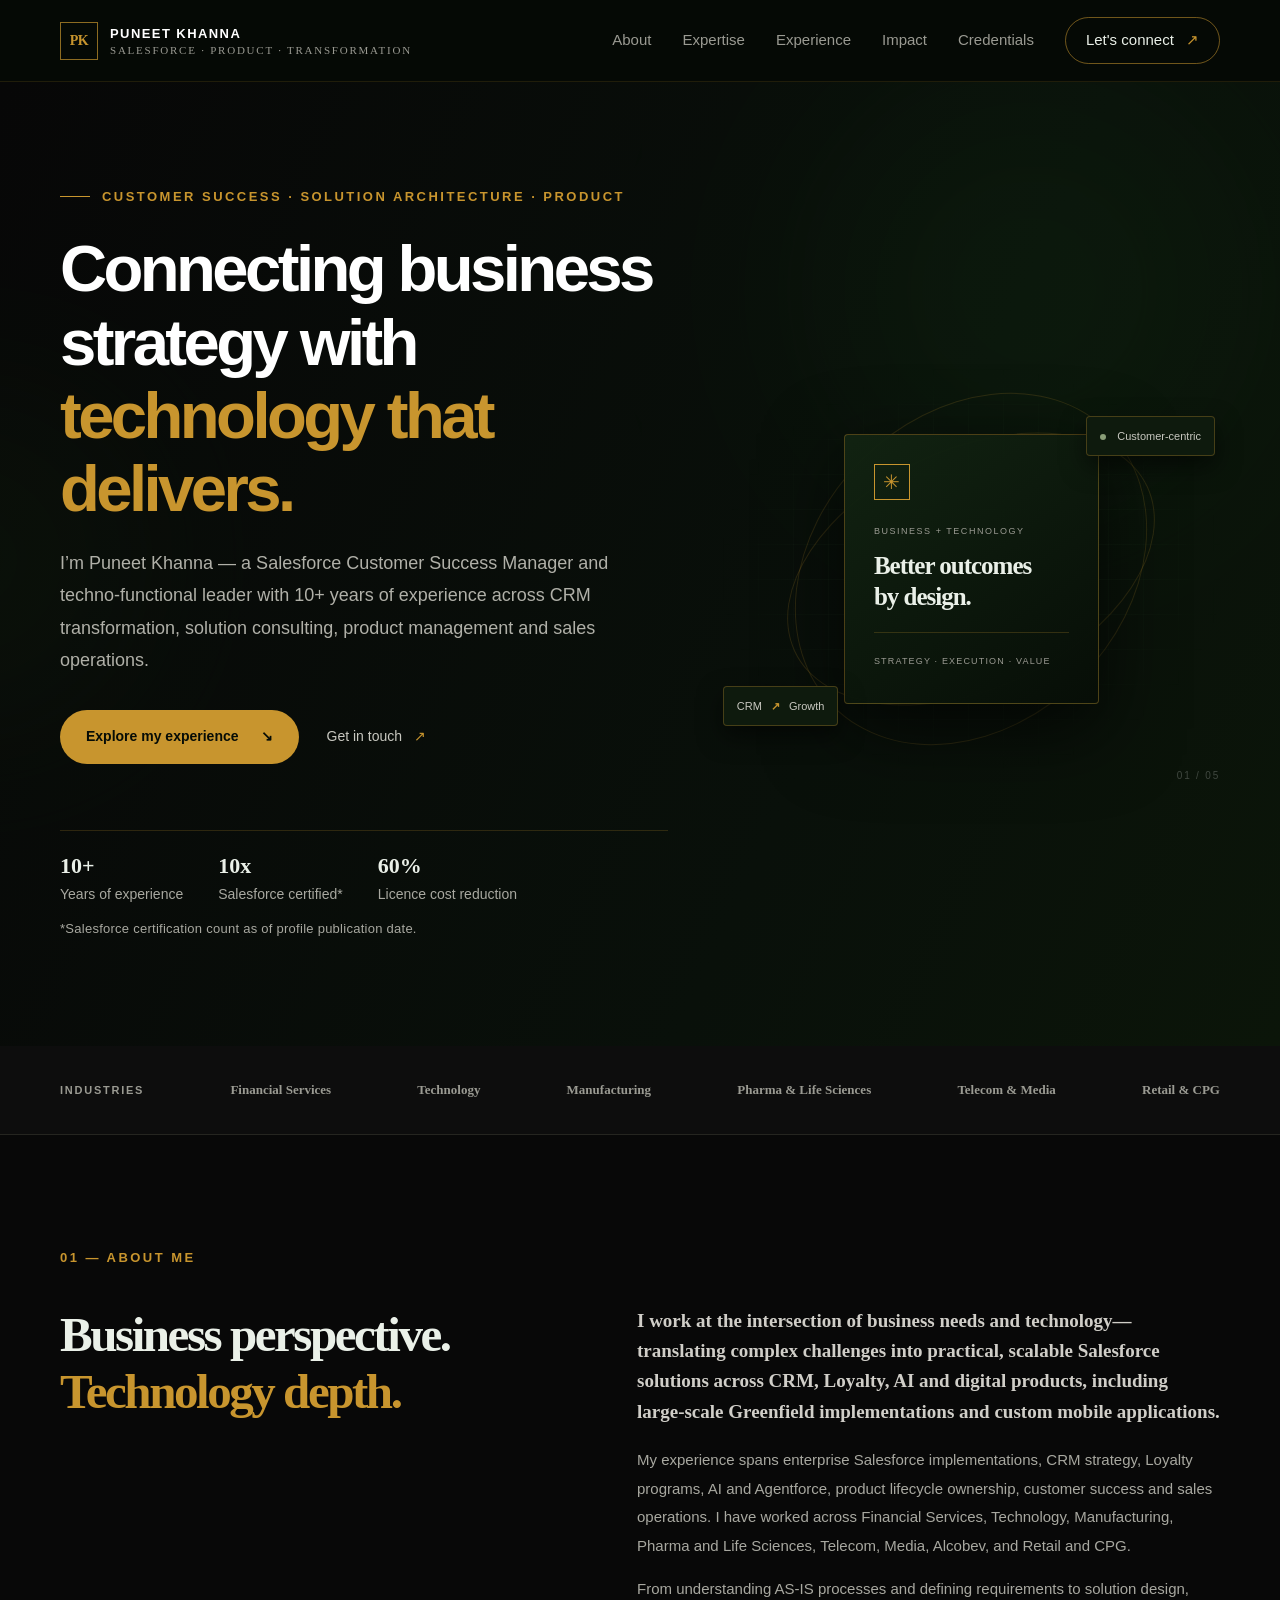
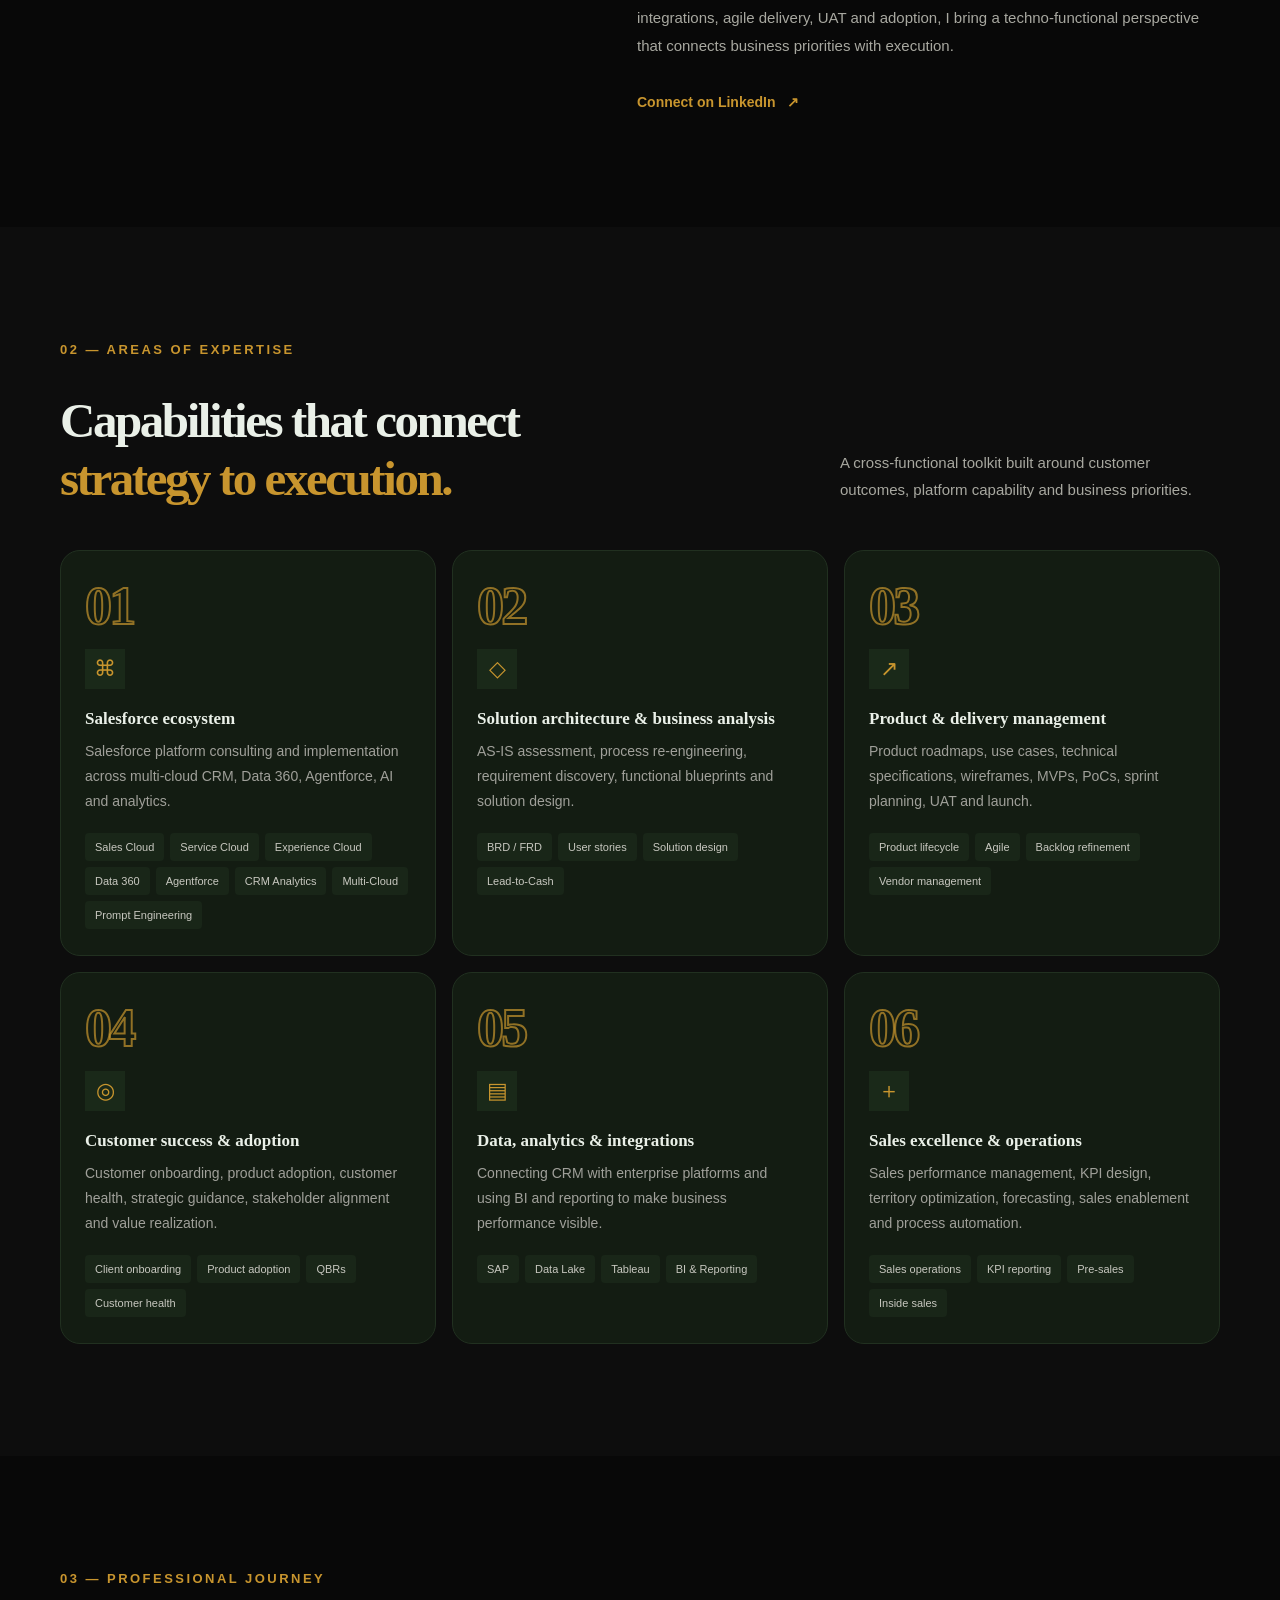
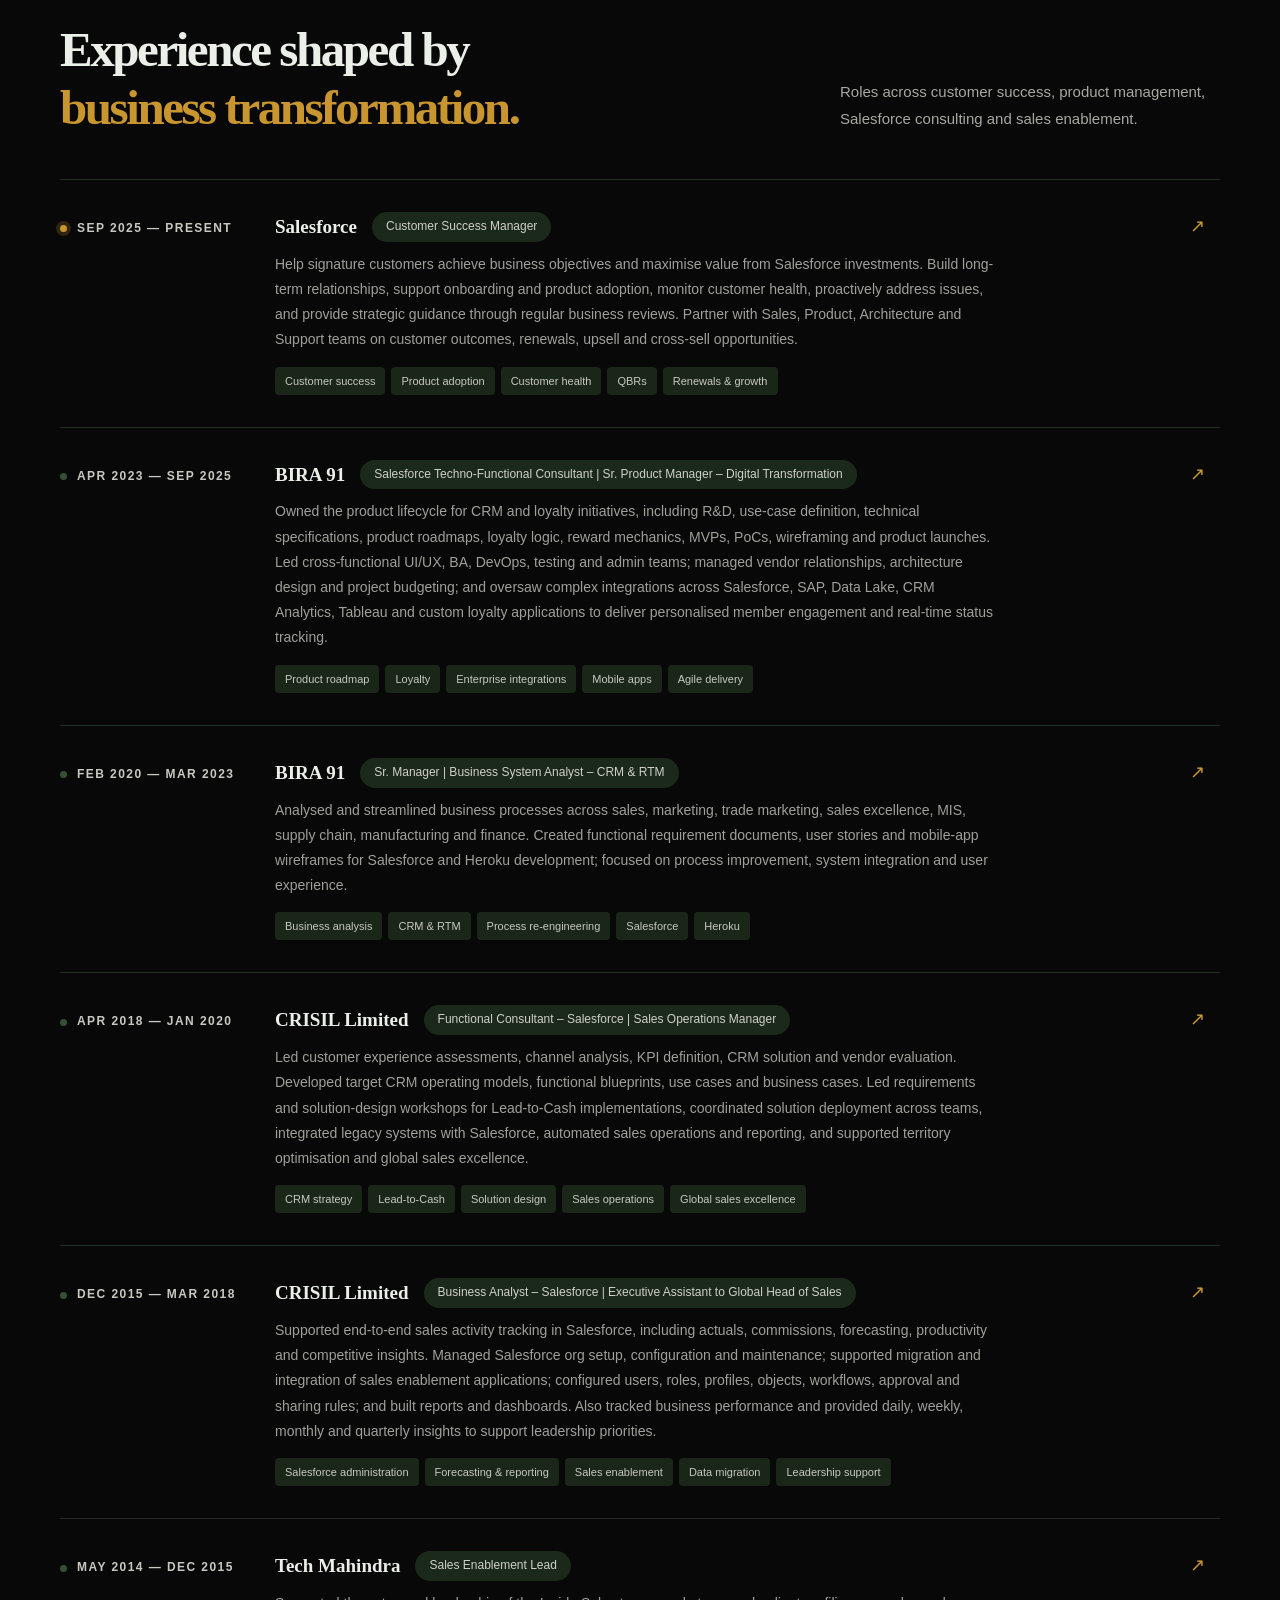
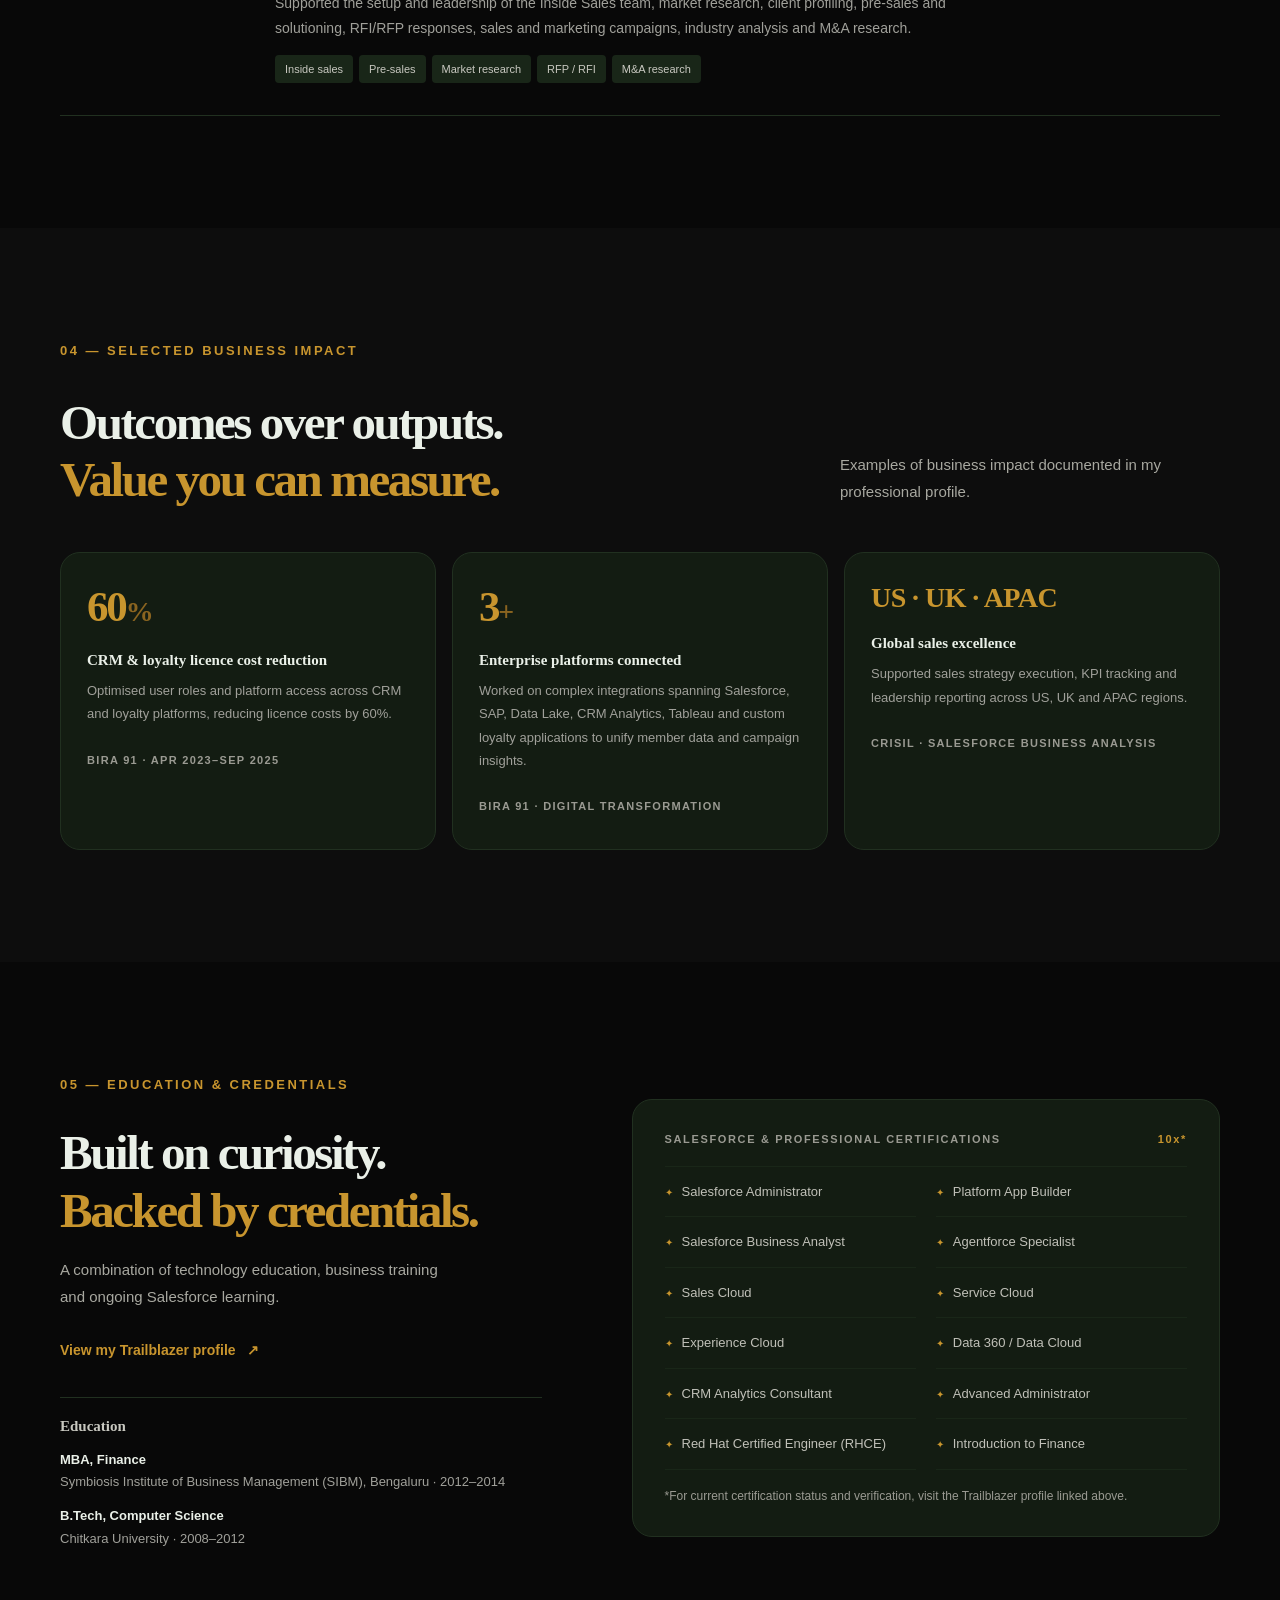
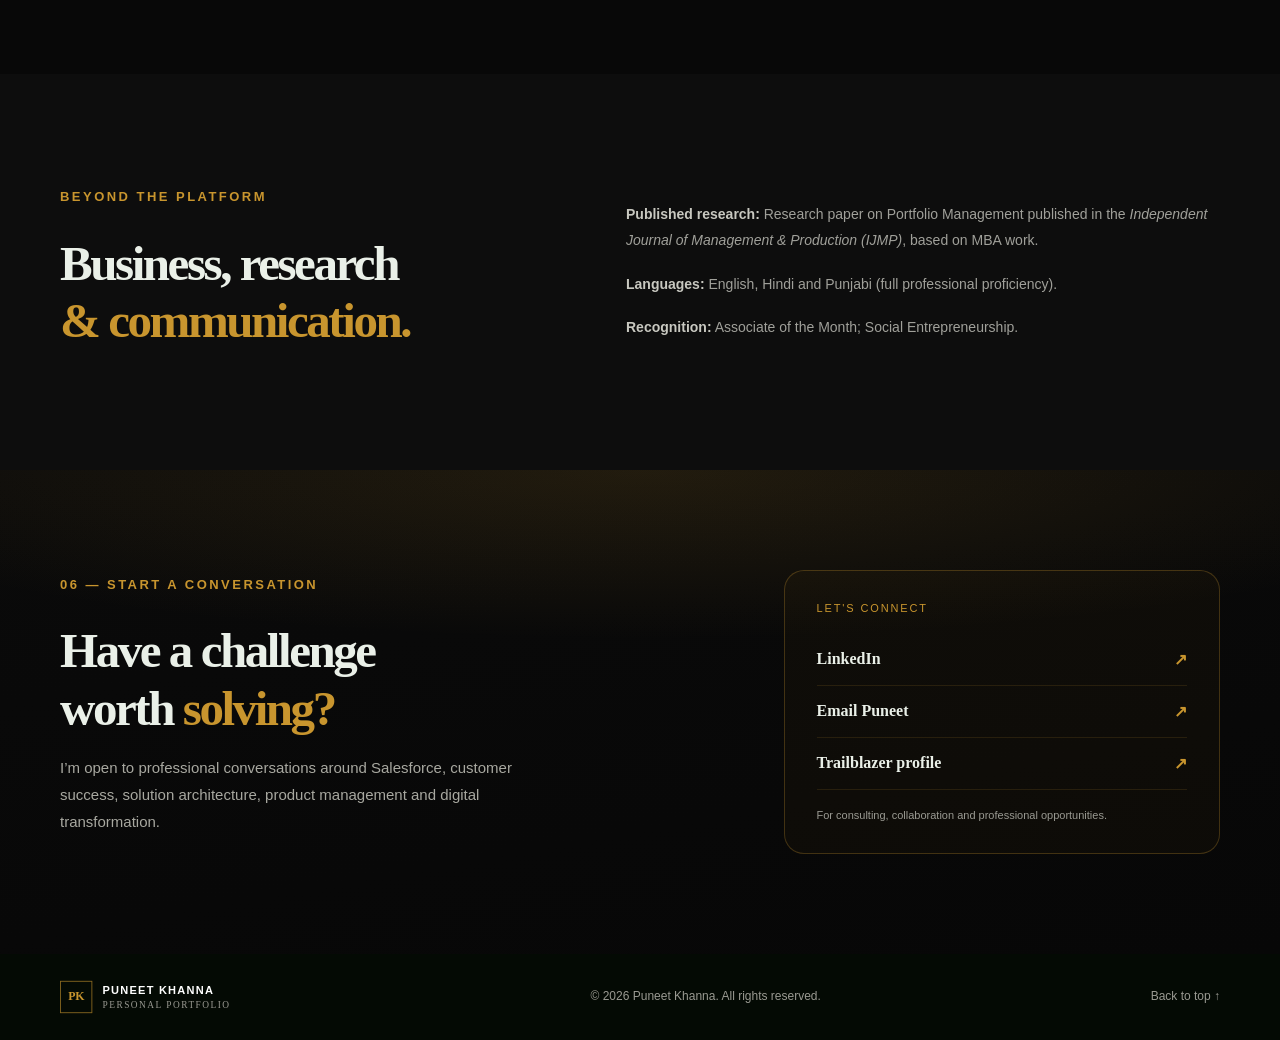
==== commit 40f023f7: "Redesign: dark green/gold theme, SEO, content improvements - Full dark theme (near-black background," ====
--- a/index.html
+++ b/index.html
@@ -4,6 +4,17 @@
   <meta charset="utf-8"><meta name="viewport" content="width=device-width, initial-scale=1">
   <meta name="description" content="Puneet Khanna — Salesforce Customer Success Manager, Solution Architect and Product Management professional with 10+ years of experience.">
   <meta name="theme-color" content="#081426">
+  <meta name="author" content="Puneet Khanna">
+  <meta name="robots" content="index, follow">
+  <link rel="canonical" href="https://puneetkhanna077.github.io/">
+  <meta property="og:type" content="website">
+  <meta property="og:url" content="https://puneetkhanna077.github.io/">
+  <meta property="og:title" content="Puneet Khanna | Salesforce, Product &amp; Digital Transformation">
+  <meta property="og:description" content="Salesforce Customer Success Manager and techno-functional leader with 10+ years of experience across CRM transformation, solution consulting, product management and sales operations.">
+  <meta name="twitter:card" content="summary">
+  <meta name="twitter:title" content="Puneet Khanna | Salesforce, Product &amp; Digital Transformation">
+  <meta name="twitter:description" content="Salesforce Customer Success Manager and techno-functional leader with 10+ years of experience across CRM transformation, solution consulting, product management and sales operations.">
+  <script type="application/ld+json">{"@context":"https://schema.org","@type":"Person","name":"Puneet Khanna","url":"https://puneetkhanna077.github.io/","jobTitle":"Customer Success Manager","worksFor":{"@type":"Organization","name":"Salesforce"},"alumniOf":[{"@type":"CollegeOrUniversity","name":"Symbiosis Institute of Business Management"},{"@type":"CollegeOrUniversity","name":"Chitkara University"}],"sameAs":["https://www.linkedin.com/in/iampuneetkhanna/","https://www.salesforce.com/trailblazer/puneetkhanna"],"description":"Salesforce Customer Success Manager and techno-functional leader with 10+ years of experience across CRM transformation, solution consulting, product management and sales operations."}</script>
   <title>Puneet Khanna | Salesforce, Product & Digital Transformation</title>
   <link rel="preconnect" href="https://fonts.googleapis.com"><link rel="preconnect" href="https://fonts.gstatic.com" crossorigin>
   <link href="https://fonts.googleapis.com/css2?family=DM+Sans:wght@400;500;600;700&family=Manrope:wght@400;500;600;700;800&display=swap" rel="stylesheet">
@@ -24,7 +35,7 @@
         <p class="hero-lede">I’m Puneet Khanna — a Salesforce Customer Success Manager and techno-functional leader with 10+ years of experience across CRM transformation, solution consulting, product management and sales operations.</p>
         <div class="hero-actions"><a class="button button-primary" href="#experience">Explore my experience <span>↘</span></a><a class="text-link" href="#contact">Get in touch <span>↗</span></a></div>
         <div class="hero-proof"><div><strong>10+</strong><span>Years of experience</span></div><div><strong>10x</strong><span>Salesforce certified*</span></div><div><strong>60%</strong><span>Licence cost reduction</span></div></div>
-        <p class="hero-note">*Certification count as stated in the supplied professional profile.</p>
+        <p class="hero-note">*Salesforce certification count as of profile publication date.</p>
       </div>
       <div class="hero-visual" aria-label="Abstract digital transformation illustration"><div class="visual-grid"></div><div class="orbit orbit-a"></div><div class="orbit orbit-b"></div><div class="core-card"><div class="core-icon">✳</div><span class="core-label">BUSINESS + TECHNOLOGY</span><strong>Better outcomes<br>by design.</strong><div class="core-rule"></div><span class="core-foot">STRATEGY · EXECUTION · VALUE</span></div><div class="float-chip chip-top"><span class="chip-dot"></span> Customer-centric</div><div class="float-chip chip-bottom">CRM <b>↗</b> Growth</div><div class="visual-index">01 / 05</div></div>
     </section>
@@ -33,8 +44,8 @@
     <section class="section section-wrap" id="about">
       <div class="section-kicker">01 — ABOUT ME</div>
       <div class="about-grid"><div><h2>Business perspective.<br><span>Technology depth.</span></h2></div><div class="about-copy">
-        <p class="large-copy">I work at the intersection of business needs and technology—translating complex challenges into practical, scalable Salesforce solutions and digital products.</p>
-        <p>My experience spans enterprise Salesforce implementations, CRM strategy, product lifecycle ownership, customer success and sales operations. I have worked across Financial Services, Technology, Manufacturing, Pharma and Life Sciences, Telecom, Media, Alcobev, and Retail and CPG.</p>
+        <p class="large-copy">I work at the intersection of business needs and technology—translating complex challenges into practical, scalable Salesforce solutions across CRM, Loyalty, AI and digital products, including large-scale Greenfield implementations and custom mobile applications.</p>
+        <p>My experience spans enterprise Salesforce implementations, CRM strategy, Loyalty programs, AI and Agentforce, product lifecycle ownership, customer success and sales operations. I have worked across Financial Services, Technology, Manufacturing, Pharma and Life Sciences, Telecom, Media, Alcobev, and Retail and CPG.</p>
         <p>From understanding AS-IS processes and defining requirements to solution design, integrations, agile delivery, UAT and adoption, I bring a techno-functional perspective that connects business priorities with execution.</p>
         <a class="inline-link" href="https://www.linkedin.com/in/iampuneetkhanna/" target="_blank" rel="noreferrer">Connect on LinkedIn <span>↗</span></a>
       </div></div>
@@ -42,7 +53,7 @@
 
     <section class="section section-muted" id="expertise"><div class="section-wrap"><div class="section-kicker">02 — AREAS OF EXPERTISE</div><div class="section-heading"><h2>Capabilities that connect<br><span>strategy to execution.</span></h2><p>A cross-functional toolkit built around customer outcomes, platform capability and business priorities.</p></div>
       <div class="capability-grid">
-        <article class="cap-card"><div class="card-number">01</div><div class="cap-icon">⌘</div><h3>Salesforce ecosystem</h3><p>Salesforce platform consulting and implementation across CRM clouds, Data 360, Agentforce and analytics.</p><div class="tag-list"><span>Sales Cloud</span><span>Service Cloud</span><span>Experience Cloud</span><span>Data 360</span><span>Agentforce</span><span>CRM Analytics</span></div></article>
+        <article class="cap-card"><div class="card-number">01</div><div class="cap-icon">⌘</div><h3>Salesforce ecosystem</h3><p>Salesforce platform consulting and implementation across multi-cloud CRM, Data 360, Agentforce, AI and analytics.</p><div class="tag-list"><span>Sales Cloud</span><span>Service Cloud</span><span>Experience Cloud</span><span>Data 360</span><span>Agentforce</span><span>CRM Analytics</span><span>Multi-Cloud</span><span>Prompt Engineering</span></div></article>
         <article class="cap-card"><div class="card-number">02</div><div class="cap-icon">◇</div><h3>Solution architecture & business analysis</h3><p>AS-IS assessment, process re-engineering, requirement discovery, functional blueprints and solution design.</p><div class="tag-list"><span>BRD / FRD</span><span>User stories</span><span>Solution design</span><span>Lead-to-Cash</span></div></article>
         <article class="cap-card"><div class="card-number">03</div><div class="cap-icon">↗</div><h3>Product & delivery management</h3><p>Product roadmaps, use cases, technical specifications, wireframes, MVPs, PoCs, sprint planning, UAT and launch.</p><div class="tag-list"><span>Product lifecycle</span><span>Agile</span><span>Backlog refinement</span><span>Vendor management</span></div></article>
         <article class="cap-card"><div class="card-number">04</div><div class="cap-icon">◎</div><h3>Customer success & adoption</h3><p>Customer onboarding, product adoption, customer health, strategic guidance, stakeholder alignment and value realization.</p><div class="tag-list"><span>Client onboarding</span><span>Product adoption</span><span>QBRs</span><span>Customer health</span></div></article>
@@ -52,9 +63,9 @@
 
     <section class="section section-wrap" id="experience"><div class="section-kicker">03 — PROFESSIONAL JOURNEY</div><div class="section-heading"><h2>Experience shaped by<br><span>business transformation.</span></h2><p>Roles across customer success, product management, Salesforce consulting and sales enablement.</p></div>
       <div class="experience-list">
-        <article class="experience-item"><div class="experience-meta"><span class="exp-dot current"></span><span>SEP 2025 — PRESENT</span></div><div class="experience-main"><div class="exp-title-row"><h3>Salesforce</h3><span class="exp-type">Customer Success Manager</span></div><p>Help signature customers achieve business objectives and maximise value from Salesforce investments. Build long-term relationships, support onboarding and product adoption, monitor customer health, proactively address issues, and provide strategic guidance through regular business reviews. Partner with Sales, Product, Architecture and Support teams on customer outcomes, renewal and growth opportunities.</p><div class="tag-list"><span>Customer success</span><span>Product adoption</span><span>Customer health</span><span>QBRs</span><span>Renewals & growth</span></div></div><div class="exp-arrow">↗</div></article>
+        <article class="experience-item"><div class="experience-meta"><span class="exp-dot current"></span><span>SEP 2025 — PRESENT</span></div><div class="experience-main"><div class="exp-title-row"><h3>Salesforce</h3><span class="exp-type">Customer Success Manager</span></div><p>Help signature customers achieve business objectives and maximise value from Salesforce investments. Build long-term relationships, support onboarding and product adoption, monitor customer health, proactively address issues, and provide strategic guidance through regular business reviews. Partner with Sales, Product, Architecture and Support teams on customer outcomes, renewals, upsell and cross-sell opportunities.</p><div class="tag-list"><span>Customer success</span><span>Product adoption</span><span>Customer health</span><span>QBRs</span><span>Renewals & growth</span></div></div><div class="exp-arrow">↗</div></article>
 
-        <article class="experience-item"><div class="experience-meta"><span class="exp-dot"></span><span>APR 2023 — SEP 2025</span></div><div class="experience-main"><div class="exp-title-row"><h3>BIRA 91</h3><span class="exp-type">Salesforce Techno-Functional Consultant | Sr. Product Manager – Digital Transformation</span></div><p>Owned the product lifecycle for CRM and loyalty initiatives, including R&D, use-case definition, technical specifications, product roadmaps, loyalty logic, reward mechanics, MVPs, PoCs, wireframing and product launches. Led cross-functional UI/UX, BA, DevOps, testing and admin teams; managed integrations across Salesforce, SAP, Data Lake, CRM Analytics, Tableau and custom loyalty applications.</p><div class="tag-list"><span>Product roadmap</span><span>Loyalty</span><span>Enterprise integrations</span><span>Mobile apps</span><span>Agile delivery</span></div></div><div class="exp-arrow">↗</div></article>
+        <article class="experience-item"><div class="experience-meta"><span class="exp-dot"></span><span>APR 2023 — SEP 2025</span></div><div class="experience-main"><div class="exp-title-row"><h3>BIRA 91</h3><span class="exp-type">Salesforce Techno-Functional Consultant | Sr. Product Manager – Digital Transformation</span></div><p>Owned the product lifecycle for CRM and loyalty initiatives, including R&D, use-case definition, technical specifications, product roadmaps, loyalty logic, reward mechanics, MVPs, PoCs, wireframing and product launches. Led cross-functional UI/UX, BA, DevOps, testing and admin teams; managed vendor relationships, architecture design and project budgeting; and oversaw complex integrations across Salesforce, SAP, Data Lake, CRM Analytics, Tableau and custom loyalty applications to deliver personalised member engagement and real-time status tracking.</p><div class="tag-list"><span>Product roadmap</span><span>Loyalty</span><span>Enterprise integrations</span><span>Mobile apps</span><span>Agile delivery</span></div></div><div class="exp-arrow">↗</div></article>
 
         <article class="experience-item"><div class="experience-meta"><span class="exp-dot"></span><span>FEB 2020 — MAR 2023</span></div><div class="experience-main"><div class="exp-title-row"><h3>BIRA 91</h3><span class="exp-type">Sr. Manager | Business System Analyst – CRM & RTM</span></div><p>Analysed and streamlined business processes across sales, marketing, trade marketing, sales excellence, MIS, supply chain, manufacturing and finance. Created functional requirement documents, user stories and mobile-app wireframes for Salesforce and Heroku development; focused on process improvement, system integration and user experience.</p><div class="tag-list"><span>Business analysis</span><span>CRM & RTM</span><span>Process re-engineering</span><span>Salesforce</span><span>Heroku</span></div></div><div class="exp-arrow">↗</div></article>
 
@@ -70,19 +81,19 @@
       <div class="impact-grid">
         <article class="impact-card"><div class="impact-number">60<span>%</span></div><h3>CRM & loyalty licence cost reduction</h3><p>Optimised user roles and platform access across CRM and loyalty platforms, reducing licence costs by 60%.</p><span class="impact-source">BIRA 91 · APR 2023–SEP 2025</span></article>
         <article class="impact-card"><div class="impact-number">3<span>+</span></div><h3>Enterprise platforms connected</h3><p>Worked on complex integrations spanning Salesforce, SAP, Data Lake, CRM Analytics, Tableau and custom loyalty applications to unify member data and campaign insights.</p><span class="impact-source">BIRA 91 · DIGITAL TRANSFORMATION</span></article>
-        <article class="impact-card"><div class="impact-number">US · UK<br><span>&</span> APAC</div><h3>Global sales excellence</h3><p>Supported sales strategy execution, KPI tracking and leadership reporting across US, UK and APAC regions.</p><span class="impact-source">CRISIL · SALESFORCE BUSINESS ANALYSIS</span></article>
+        <article class="impact-card"><div class="impact-number" style="font-size:28px;letter-spacing:-.02em">US · UK · APAC</div><h3>Global sales excellence</h3><p>Supported sales strategy execution, KPI tracking and leadership reporting across US, UK and APAC regions.</p><span class="impact-source">CRISIL · SALESFORCE BUSINESS ANALYSIS</span></article>
       </div>
-      <div class="case-note"><div class="case-note-icon">＋</div><div><strong>More detailed case studies can be added</strong><p>Project stories can be expanded with the business challenge, your contribution, solution architecture, technologies and approved outcomes. Confidential customer or employer information should remain excluded.</p></div></div>
+
     </div></section>
 
     <section class="section section-wrap" id="credentials"><div class="credentials-grid"><div><div class="section-kicker">05 — EDUCATION & CREDENTIALS</div><h2>Built on curiosity.<br><span>Backed by credentials.</span></h2><p class="credential-intro">A combination of technology education, business training and ongoing Salesforce learning.</p><a class="inline-link" href="https://www.salesforce.com/trailblazer/puneetkhanna" target="_blank" rel="noreferrer">View my Trailblazer profile <span>↗</span></a>
         <div class="education-block"><h3>Education</h3><p><strong>MBA, Finance</strong><br>Symbiosis Institute of Business Management (SIBM), Bengaluru · 2012–2014</p><p><strong>B.Tech, Computer Science</strong><br>Chitkara University · 2008–2012</p></div>
-      </div><div class="cert-panel"><div class="cert-heading"><span>SALESFORCE & PROFESSIONAL CERTIFICATIONS</span><span class="cert-count">10x*</span></div><div class="cert-list"><div>Salesforce Administrator</div><div>Platform App Builder</div><div>Salesforce Business Analyst</div><div>Agentforce Specialist</div><div>Sales Cloud</div><div>Service Cloud</div><div>Experience Cloud</div><div>Data 360 / Data Cloud</div><div>CRM Analytics Consultant</div><div>Advanced Administrator</div><div>Red Hat Certified Engineer (RHCE)</div><div>Introduction to Finance</div></div><p class="cert-footnote">*The supplied profile describes 10x Salesforce certification status. Credential names above combine the profile and previously supplied certification details; please verify exact public credential titles and active status before launch.</p></div></div></section>
+      </div><div class="cert-panel"><div class="cert-heading"><span>SALESFORCE & PROFESSIONAL CERTIFICATIONS</span><span class="cert-count">10x*</span></div><div class="cert-list"><div>Salesforce Administrator</div><div>Platform App Builder</div><div>Salesforce Business Analyst</div><div>Agentforce Specialist</div><div>Sales Cloud</div><div>Service Cloud</div><div>Experience Cloud</div><div>Data 360 / Data Cloud</div><div>CRM Analytics Consultant</div><div>Advanced Administrator</div><div>Red Hat Certified Engineer (RHCE)</div><div>Introduction to Finance</div></div><p class="cert-footnote">*For current certification status and verification, visit the Trailblazer profile linked above.</p></div></div></section>
 
-    <section class="section section-muted"><div class="section-wrap extras-grid"><div><div class="section-kicker">BEYOND THE PLATFORM</div><h2>Business, research<br><span>& communication.</span></h2></div><div class="extras-content"><p><strong>Published research:</strong> Research paper on Portfolio Management published in the *Independent Journal of Management & Production (IJMP)*, based on MBA work.</p><p><strong>Languages:</strong> English, Hindi and Punjabi (full professional proficiency, as listed in the supplied profile).</p><p><strong>Recognition:</strong> Associate of the Month; Social Entrepreneurship (honours and awards listed in the supplied profile).</p></div></div></section>
+    <section class="section section-muted"><div class="section-wrap extras-grid"><div><div class="section-kicker">BEYOND THE PLATFORM</div><h2>Business, research<br><span>& communication.</span></h2></div><div class="extras-content"><p><strong>Published research:</strong> Research paper on Portfolio Management published in the <em>Independent Journal of Management &amp; Production (IJMP)</em>, based on MBA work.</p><p><strong>Languages:</strong> English, Hindi and Punjabi (full professional proficiency).</p><p><strong>Recognition:</strong> Associate of the Month; Social Entrepreneurship.</p></div></div></section>
 
     <section class="contact-section" id="contact"><div class="section-wrap contact-inner"><div><div class="section-kicker">06 — START A CONVERSATION</div><h2>Have a challenge<br>worth <span>solving?</span></h2><p>I’m open to professional conversations around Salesforce, customer success, solution architecture, product management and digital transformation.</p></div><div class="contact-card"><span class="contact-label">LET'S CONNECT</span><a href="https://www.linkedin.com/in/iampuneetkhanna/" target="_blank" rel="noreferrer">LinkedIn <span>↗</span></a><a href="mailto:puneet.khanna077@gmail.com">Email Puneet <span>↗</span></a><a href="https://www.salesforce.com/trailblazer/puneetkhanna" target="_blank" rel="noreferrer">Trailblazer profile <span>↗</span></a><p class="contact-small">For consulting, collaboration and professional opportunities.</p></div></div></section>
   </main>
   <footer class="footer"><div class="section-wrap footer-inner"><a class="brand footer-brand" href="#home"><span class="brand-mark">PK</span><span>PUNEET KHANNA<span class="brand-sub">PERSONAL PORTFOLIO</span></span></a><span>© <span id="year"></span> Puneet Khanna. All rights reserved.</span><a href="#home">Back to top ↑</a></div></footer>
   <script src="script.js"></script>
-</body></html>
+</body></html>
--- a/styles.css
+++ b/styles.css
@@ -1,24 +1,67 @@
-:root{--navy:#081426;--navy2:#0d1d34;--ink:#101d31;--muted:#637086;--blue:#6ba8ff;--blue2:#2d73d5;--line:#dfe6ef;--pale:#f4f7fb;--white:#fff}*{box-sizing:border-box}html{scroll-behavior:smooth;scroll-padding-top:90px}body{margin:0;background:#fff;color:var(--ink);font-family:'DM Sans',sans-serif;line-height:1.65;overflow-x:hidden}.ambient{position:absolute;pointer-events:none;filter:blur(100px);opacity:.18;border-radius:50%;z-index:-1}.ambient-one{width:420px;height:420px;background:#1c5ca7;top:80px;right:3%}.ambient-two{width:260px;height:260px;background:#4e91e8;top:430px;left:-160px}.section-wrap{width:min(1160px,calc(100% - 64px));margin:auto}.site-header{height:82px;padding:0 max(32px,calc((100vw - 1160px)/2));display:flex;align-items:center;justify-content:space-between;background:rgba(8,20,38,.96);color:white;position:sticky;top:0;z-index:20;border-bottom:1px solid rgba(255,255,255,.08);backdrop-filter:blur(16px)}.brand{display:flex;align-items:center;gap:12px;color:white;text-decoration:none;font:800 12px 'Manrope',sans-serif;letter-spacing:.11em}.brand-mark{height:38px;width:38px;border:1px solid rgba(107,168,255,.7);display:grid;place-items:center;color:#9bc5ff;font:800 13px 'Manrope';letter-spacing:-.04em}.brand-sub{display:block;font:500 8px 'DM Sans';letter-spacing:.16em;color:#9aa9be;margin-top:3px}.nav-links{display:flex;align-items:center;gap:31px}.nav-links a{font-size:12px;color:#c5d0df;text-decoration:none;transition:.2s}.nav-links a:hover,.text-link:hover,.inline-link:hover{color:#83b7ff}.nav-links .nav-cta{border:1px solid rgba(129,183,255,.55);padding:10px 15px;color:#fff}.nav-cta span{color:#8ebeff;margin-left:8px}.menu-toggle{display:none;background:none;border:0}.hero{min-height:660px;padding-top:104px;padding-bottom:94px;display:grid;grid-template-columns:1.1fr .9fr;gap:55px;align-items:center;color:white;position:relative}.hero:before{content:"";position:absolute;inset:0 calc((1160px - 100vw)/2);z-index:-2;background:linear-gradient(115deg,#081426 0%,#0c1d34 65%,#102847 100%)}.hero-copy{max-width:650px}.eyebrow,.section-kicker{font-size:10px;font-weight:700;letter-spacing:.19em;color:#78adf4;display:flex;align-items:center;gap:12px}.eyebrow-line{width:30px;height:1px;background:#6ba8ff}.hero h1{font:700 clamp(42px,5.1vw,67px)/1.12 'Manrope',sans-serif;letter-spacing:-.055em;margin:25px 0 22px}.hero h1 span,.section h2 span,.contact-inner h2 span{color:#83b6f8}.hero-lede{font-size:16px;line-height:1.8;color:#b8c5d7;max-width:590px}.hero-actions{display:flex;align-items:center;gap:28px;margin-top:34px}.button{display:inline-flex;align-items:center;gap:22px;padding:14px 19px;text-decoration:none;font-size:12px;font-weight:700}.button-primary{background:#77adf5;color:#081426}.button-primary:hover{background:#a0c8ff}.text-link,.inline-link{font-size:12px;color:#d9e7f8;text-decoration:none}.text-link span,.inline-link span{color:#83b6f8;margin-left:8px}.hero-proof{display:flex;gap:35px;margin-top:66px;padding-top:22px;border-top:1px solid rgba(255,255,255,.14)}.hero-proof div{display:flex;flex-direction:column}.hero-proof strong{font:700 18px 'Manrope';color:#fff}.hero-proof span{font-size:10px;color:#94a5bb;margin-top:4px}.hero-visual{height:430px;position:relative;display:grid;place-items:center}.visual-grid{position:absolute;inset:15px 0;background-image:linear-gradient(rgba(133,177,232,.09) 1px,transparent 1px),linear-gradient(90deg,rgba(133,177,232,.09) 1px,transparent 1px);background-size:35px 35px;mask-image:radial-gradient(ellipse,black 20%,transparent 73%)}.orbit{position:absolute;border:1px solid rgba(121,174,239,.24);border-radius:50%;transform:rotate(-25deg)}.orbit-a{width:390px;height:240px}.orbit-b{width:310px;height:390px;transform:rotate(45deg)}.core-card{width:255px;height:270px;background:linear-gradient(145deg,rgba(28,57,91,.94),rgba(11,28,50,.97));border:1px solid rgba(143,190,249,.35);box-shadow:0 25px 80px rgba(0,0,0,.3);padding:29px;position:relative;z-index:2}.core-icon{width:36px;height:36px;border:1px solid #6ba8ff;color:#8ebeff;display:grid;place-items:center;font-size:20px}.core-label{display:block;font-size:8px;letter-spacing:.17em;color:#9eb6d4;margin-top:24px}.core-card strong{display:block;font:700 25px/1.25 'Manrope';color:white;margin-top:11px;letter-spacing:-.04em}.core-rule{height:1px;background:rgba(143,190,249,.35);margin:20px 0 13px}.core-foot{font-size:8px;letter-spacing:.13em;color:#9eb6d4}.float-chip{position:absolute;background:#142b48;border:1px solid rgba(132,181,244,.35);color:#dbeaff;font-size:10px;padding:10px 13px;z-index:3;box-shadow:0 10px 25px #06101e55}.chip-top{top:62px;right:5px}.chip-dot{display:inline-block;width:6px;height:6px;border-radius:50%;background:#7ec5a6;margin-right:8px}.chip-bottom{bottom:58px;left:0}.chip-bottom b{color:#8ebeff;margin:0 6px}.visual-index{position:absolute;bottom:0;right:0;color:#718ba9;font-size:9px;letter-spacing:.18em}.trust-strip{background:#f4f7fb;border-bottom:1px solid #e7edf5}.trust-inner{min-height:88px;display:flex;align-items:center;justify-content:space-between;gap:20px}.trust-label{font-size:9px;letter-spacing:.16em;color:#8794a6;font-weight:700}.trust-inner div{font:600 11px 'Manrope';color:#53647b}.section{padding-top:112px;padding-bottom:112px}.section-kicker{color:#5689ca}.about-grid{display:grid;grid-template-columns:.9fr 1.1fr;gap:100px;margin-top:37px}.section h2,.contact-inner h2{font:700 clamp(34px,4vw,49px)/1.17 'Manrope';letter-spacing:-.05em;margin:0;color:#101d31}.about-copy{max-width:600px}.large-copy{font:600 19px/1.6 'Manrope';color:#263a55;margin:0 0 19px}.about-copy p:not(.large-copy){font-size:13px;color:#66758a;line-height:1.9}.about-copy .inline-link{display:inline-block;color:#245c9e;font-weight:700;margin-top:15px}.section-muted{background:#f4f7fb}.section-heading{display:flex;justify-content:space-between;align-items:end;gap:45px;margin:32px 0 43px}.section-heading p{max-width:355px;color:#6b788b;font-size:13px;line-height:1.8;margin:0 0 4px}.capability-grid{display:grid;grid-template-columns:repeat(4,1fr);gap:14px}.cap-card{background:white;border:1px solid #e4eaf2;padding:26px 22px 24px;min-height:280px;position:relative;transition:transform .25s,box-shadow .25s}.cap-card:hover{transform:translateY(-5px);box-shadow:0 18px 40px #1a355012}.card-number{position:absolute;right:20px;top:20px;color:#a9b7c9;font-size:9px;letter-spacing:.12em}.cap-icon{width:38px;height:38px;display:grid;place-items:center;background:#edf4fd;color:#397ac5;font-size:21px;margin-bottom:24px}.cap-card h3{font:700 16px 'Manrope';margin:0 0 11px;color:#172a43}.cap-card p{font-size:11px;color:#6a788b;line-height:1.8;margin:0 0 18px}.tag-list{display:flex;flex-wrap:wrap;gap:6px}.tag-list span{font-size:9px;color:#4d6c93;background:#eff4fa;padding:5px 8px}.experience-list{border-top:1px solid #dce4ee}.experience-item{display:grid;grid-template-columns:190px 1fr 30px;gap:25px;padding:29px 0;border-bottom:1px solid #dce4ee;align-items:start}.experience-meta{display:flex;align-items:center;gap:10px;font-size:9px;letter-spacing:.12em;color:#8190a4;font-weight:700;padding-top:7px}.exp-dot{width:7px;height:7px;border-radius:50%;background:#9eafc3}.exp-dot.current{background:#4387d7;box-shadow:0 0 0 4px #e5f0ff}.exp-title-row{display:flex;align-items:center;gap:15px;flex-wrap:wrap}.exp-title-row h3{font:700 19px 'Manrope';margin:0;color:#142740}.exp-type{font-size:10px;color:#5c7ea8;background:#edf4fc;padding:5px 9px}.experience-main p{font-size:12px;line-height:1.8;color:#6a788b;max-width:720px;margin:10px 0 14px}.exp-arrow{color:#6d9dd5;font-size:18px}.case-note{margin-top:34px;padding:23px 25px;background:#f4f7fb;border:1px solid #e3eaf3;display:flex;gap:17px;align-items:flex-start}.case-note-icon{width:30px;height:30px;display:grid;place-items:center;background:#e1edfc;color:#397ac5;font-size:19px;flex:none}.case-note strong{font:700 13px 'Manrope';color:#203651}.case-note p{font-size:11px;color:#6c7b8f;margin:5px 0 0;line-height:1.8}.credentials-grid{display:grid;grid-template-columns:.9fr 1.1fr;gap:90px;align-items:center}.credentials-grid h2{margin:29px 0 17px}.credential-intro{font-size:13px;color:#68778b;max-width:380px;line-height:1.8}.credentials-grid .inline-link{display:inline-block;color:#245c9e;font-weight:700;margin-top:14px}.cert-panel{background:#fff;border:1px solid #e1e8f0;padding:28px 30px}.cert-heading{display:flex;justify-content:space-between;align-items:center;padding-bottom:18px;border-bottom:1px solid #e8edf3;font-size:9px;letter-spacing:.15em;font-weight:700;color:#526783}.cert-count{color:#6c9bd4}.cert-list{display:grid;grid-template-columns:1fr 1fr;gap:0 20px}.cert-list div{font-size:11px;color:#40536d;padding:13px 0;border-bottom:1px solid #edf1f6}.cert-list div:before{content:'✦';font-size:9px;color:#5595df;margin-right:9px}.cert-footnote{font-size:9px;line-height:1.6;color:#98a4b4;margin:17px 0 0}.contact-section{background:linear-gradient(115deg,#09172a,#102b4b);color:white;padding:100px 0}.contact-inner{display:grid;grid-template-columns:1fr .7fr;gap:100px;align-items:center}.contact-inner h2{color:#fff;margin:27px 0 17px}.contact-inner>div:first-child>p{color:#aebed2;font-size:13px;max-width:470px;line-height:1.8}.contact-card{border:1px solid rgba(141,185,241,.28);background:rgba(255,255,255,.035);padding:27px 30px}.contact-label{display:block;color:#84b5f1;font-size:9px;letter-spacing:.17em;margin-bottom:17px}.contact-card>a{display:flex;justify-content:space-between;padding:15px 0;border-bottom:1px solid rgba(255,255,255,.13);color:#fff;text-decoration:none;font:600 15px 'Manrope'}.contact-card>a span{color:#84b5f1}.contact-small{font-size:9px;color:#879bb5;line-height:1.6;margin:17px 0 0}.footer{background:#06101e;color:#8494a9;padding:24px 0}.footer-inner{display:flex;align-items:center;justify-content:space-between;gap:20px}.footer-brand{transform:scale(.85);transform-origin:left center}.footer-inner>span,.footer-inner>a:last-child{font-size:10px;color:#8494a9;text-decoration:none}.footer-inner>a:last-child:hover{color:#fff}
+:root{--gold:#c8952e;--gold-l:#e0b050;--gold-d:#8a6420;--bg:#080e08;--bg-alt:#0c160b;--surface:#131c12;--surface2:#1a2919;--line:#213020;--line2:#192618;--ink:#eaf0e8;--body:#a8a8a0;--body2:#c8c8c0;--dim:#606060;--white:#f4f7f3}
+*{box-sizing:border-box}html{scroll-behavior:smooth;scroll-padding-top:90px}body{margin:0;background:#080808;color:#eaf0e8;font-family:'DM Sans',sans-serif;line-height:1.65;overflow-x:hidden}
+.ambient{position:absolute;pointer-events:none;filter:blur(120px);opacity:.18;border-radius:50%;z-index:-1}.ambient-one{width:420px;height:420px;background:#1a4a1a;top:80px;right:3%}.ambient-two{width:260px;height:260px;background:#2a6020;top:430px;left:-160px}
+.section-wrap{width:min(1160px,calc(100% - 64px));margin:auto}
+.site-header{height:82px;padding:0 max(32px,calc((100vw - 1160px)/2));display:flex;align-items:center;justify-content:space-between;background:rgba(6,10,6,.97);color:white;position:sticky;top:0;z-index:20;border-bottom:1px solid rgba(200,149,46,.14);backdrop-filter:blur(16px)}
+.brand{display:flex;align-items:center;gap:12px;color:white;text-decoration:none;font:800 13px 'Manrope',sans-serif;letter-spacing:.11em}.brand-mark{height:38px;width:38px;border:1px solid rgba(200,149,46,.7);display:grid;place-items:center;color:#c8952e;font:800 14px 'Manrope';letter-spacing:-.04em}.brand-sub{display:block;font:500 11px 'DM Sans';letter-spacing:.16em;color:#9a9a92;margin-top:3px}
+.nav-links{display:flex;align-items:center;gap:31px}.nav-links a{font-size:15px;color:#9a9a92;text-decoration:none;transition:.2s}.nav-links a:hover,.text-link:hover,.inline-link:hover{color:#e0b050}.nav-links .nav-cta{border:1px solid rgba(200,149,46,.55);padding:10px 20px;color:#eaf0e8;border-radius:50px}.nav-cta span{color:#c8952e;margin-left:8px}.menu-toggle{display:none;background:none;border:0}
+.hero{min-height:660px;padding-top:104px;padding-bottom:94px;display:grid;grid-template-columns:1.1fr .9fr;gap:55px;align-items:center;color:white;position:relative}.hero:before{content:"";position:absolute;inset:0 calc((1160px - 100vw)/2);z-index:-2;background:linear-gradient(115deg,#070707 0%,#09100a 65%,#0b1509 100%)}
+.hero-copy{max-width:650px}.eyebrow,.section-kicker{font-size:13px;font-weight:700;letter-spacing:.19em;color:#c8952e;display:flex;align-items:center;gap:12px}.eyebrow-line{width:30px;height:1px;background:#c8952e}
+.hero h1{font:700 clamp(42px,5.1vw,67px)/1.12 'Manrope',sans-serif;letter-spacing:-.055em;margin:25px 0 22px}.hero h1 span,.section h2 span,.contact-inner h2 span{color:#c8952e}
+.hero-lede{font-size:18px;line-height:1.8;color:#b0b0a8;max-width:590px}.hero-actions{display:flex;align-items:center;gap:28px;margin-top:34px}.button{display:inline-flex;align-items:center;gap:22px;padding:15px 26px;text-decoration:none;font-size:14px;font-weight:700;border-radius:50px}.button-primary{background:#c8952e;color:#060c06}.button-primary:hover{background:#e0b050}.text-link,.inline-link{font-size:14px;color:#c8c8c0;text-decoration:none}.text-link span,.inline-link span{color:#c8952e;margin-left:8px}
+.hero-proof{display:flex;gap:35px;margin-top:66px;padding-top:22px;border-top:1px solid rgba(200,149,46,.2)}.hero-proof div{display:flex;flex-direction:column}.hero-proof strong{font:700 22px 'Manrope';color:#eaf0e8}.hero-proof span{font-size:14px;color:#a8a8a0;margin-top:4px}
+.hero-visual{height:430px;position:relative;display:grid;place-items:center}.visual-grid{position:absolute;inset:15px 0;background-image:linear-gradient(rgba(100,160,100,.07) 1px,transparent 1px),linear-gradient(90deg,rgba(100,160,100,.07) 1px,transparent 1px);background-size:35px 35px;mask-image:radial-gradient(ellipse,black 20%,transparent 73%)}.orbit{position:absolute;border:1px solid rgba(200,149,46,.18);border-radius:50%;transform:rotate(-25deg)}.orbit-a{width:390px;height:240px}.orbit-b{width:310px;height:390px;transform:rotate(45deg)}
+.core-card{width:255px;height:270px;background:linear-gradient(145deg,rgba(18,36,18,.96),rgba(7,14,7,.98));border:1px solid rgba(200,149,46,.35);box-shadow:0 25px 80px rgba(0,0,0,.7);padding:29px;position:relative;z-index:2;border-radius:4px}.core-icon{width:36px;height:36px;border:1px solid #c8952e;color:#c8952e;display:grid;place-items:center;font-size:20px}.core-label{display:block;font-size:9px;letter-spacing:.17em;color:#9a9a92;margin-top:24px}.core-card strong{display:block;font:700 25px/1.25 'Manrope';color:#eaf0e8;margin-top:11px;letter-spacing:-.04em}.core-rule{height:1px;background:rgba(200,149,46,.22);margin:20px 0 13px}.core-foot{font-size:9px;letter-spacing:.13em;color:#9a9a92}
+.float-chip{position:absolute;background:#0e1a0d;border:1px solid rgba(200,149,46,.3);color:#c8c8c0;font-size:11px;padding:10px 13px;z-index:3;box-shadow:0 10px 25px rgba(0,0,0,.55);border-radius:4px}.chip-top{top:62px;right:5px}.chip-dot{display:inline-block;width:6px;height:6px;border-radius:50%;background:#8a9e77;margin-right:8px}.chip-bottom{bottom:58px;left:0}.chip-bottom b{color:#c8952e;margin:0 6px}.visual-index{position:absolute;bottom:0;right:0;color:#404840;font-size:10px;letter-spacing:.18em}
+.trust-strip{background:#0d0d0d;border-bottom:1px solid #252520}.trust-inner{min-height:88px;display:flex;align-items:center;justify-content:space-between;gap:20px}.trust-label{font-size:11px;letter-spacing:.16em;color:#9a9a92;font-weight:700}.trust-inner div{font:600 13px 'Manrope';color:#9a9a92}
+.section{padding-top:112px;padding-bottom:112px}.section-kicker{color:#c8952e}
+.about-grid{display:grid;grid-template-columns:.9fr 1.1fr;gap:100px;margin-top:37px}.section h2,.contact-inner h2{font:700 clamp(34px,4vw,49px)/1.17 'Manrope';letter-spacing:-.05em;margin:0;color:#eaf0e8}.about-copy{max-width:600px}.large-copy{font:600 19px/1.6 'Manrope';color:#d0cec8;margin:0 0 19px}.about-copy p:not(.large-copy){font-size:15px;color:#a8a8a0;line-height:1.9}.about-copy .inline-link{display:inline-block;color:#c8952e;font-weight:700;margin-top:15px;font-size:14px}
+.section-muted{background:#0d0d0d}.section-heading{display:flex;justify-content:space-between;align-items:end;gap:45px;margin:32px 0 43px}.section-heading p{max-width:380px;color:#a8a8a0;font-size:15px;line-height:1.8;margin:0 0 4px}
+.capability-grid{display:grid;grid-template-columns:repeat(3,1fr);gap:16px}
+.cap-card{background:#131c12;border:1px solid #213020;padding:28px 24px 26px;position:relative;transition:transform .25s,box-shadow .25s;border-radius:20px}
+.cap-card:hover{transform:translateY(-5px);box-shadow:0 20px 50px rgba(0,0,0,.5),0 0 0 1px rgba(200,149,46,.25)}
+.card-number{display:block;position:static;font:800 54px/1 'Manrope';-webkit-text-stroke:2px rgba(200,149,46,.7);color:transparent;letter-spacing:-.05em;margin-bottom:16px}
+.cap-icon{width:40px;height:40px;display:grid;place-items:center;background:#1a2919;color:#c8952e;font-size:22px;margin-bottom:20px}.cap-card h3{font:700 17px 'Manrope';margin:0 0 10px;color:#eaf0e8}.cap-card p{font-size:14px;color:#a0a09a;line-height:1.8;margin:0 0 18px}.tag-list{display:flex;flex-wrap:wrap;gap:6px}.tag-list span{font-size:11px;color:#c8c8c0;background:#192618;padding:5px 10px;border-radius:4px}
+.experience-list{border-top:1px solid #213020}.experience-item{display:grid;grid-template-columns:190px 1fr 30px;gap:25px;padding:32px 0;border-bottom:1px solid #213020;align-items:start}.experience-meta{display:flex;align-items:center;gap:10px;font-size:12px;letter-spacing:.12em;color:#c8c8c0;font-weight:700;padding-top:7px}.exp-dot{width:7px;height:7px;border-radius:50%;background:#354f33}.exp-dot.current{background:#c8952e;box-shadow:0 0 0 4px rgba(200,149,46,.2)}.exp-title-row{display:flex;align-items:center;gap:15px;flex-wrap:wrap}.exp-title-row h3{font:700 19px 'Manrope';margin:0;color:#eaf0e8}.exp-type{font-size:12px;color:#d0d0c8;background:#1a2919;padding:5px 14px;border-radius:50px}.experience-main p{font-size:14px;line-height:1.8;color:#a0a09a;max-width:720px;margin:10px 0 14px}.exp-arrow{color:#c8952e;font-size:18px}
+.credentials-grid{display:grid;grid-template-columns:.9fr 1.1fr;gap:90px;align-items:center}.credentials-grid h2{margin:29px 0 17px}.credential-intro{font-size:15px;color:#a8a8a0;max-width:380px;line-height:1.8}.credentials-grid .inline-link{display:inline-block;color:#c8952e;font-weight:700;margin-top:14px;font-size:14px}
+.cert-panel{background:#131c12;border:1px solid #213020;padding:30px 32px;border-radius:20px}.cert-heading{display:flex;justify-content:space-between;align-items:center;padding-bottom:18px;border-bottom:1px solid #192618;font-size:11px;letter-spacing:.15em;font-weight:700;color:#9a9a92}.cert-count{color:#c8952e}.cert-list{display:grid;grid-template-columns:1fr 1fr;gap:0 20px}.cert-list div{font-size:13px;color:#c0c0b8;padding:14px 0;border-bottom:1px solid #192618}.cert-list div:before{content:'✦';font-size:10px;color:#c8952e;margin-right:9px}.cert-footnote{font-size:12px;line-height:1.6;color:#9a9a92;margin:17px 0 0}
+.contact-section{background:radial-gradient(ellipse 70% 35% at 50% 0%,rgba(200,149,46,.13) 0%,transparent 100%),linear-gradient(170deg,#0a0a0a,#070707);color:white;padding:100px 0;position:relative}.contact-inner{display:grid;grid-template-columns:1fr .7fr;gap:100px;align-items:center}.contact-inner h2{color:#eaf0e8;margin:27px 0 17px}.contact-inner>div:first-child>p{color:#a8a8a0;font-size:15px;max-width:470px;line-height:1.8}
+.contact-card{border:1px solid rgba(200,149,46,.28);background:rgba(200,149,46,.03);padding:28px 32px;border-radius:20px}.contact-label{display:block;color:#c8952e;font-size:11px;letter-spacing:.17em;margin-bottom:17px}.contact-card>a{display:flex;justify-content:space-between;padding:16px 0;border-bottom:1px solid rgba(200,149,46,.14);color:#eaf0e8;text-decoration:none;font:600 16px 'Manrope'}.contact-card>a span{color:#c8952e}.contact-small{font-size:11px;color:#9a9a92;line-height:1.6;margin:17px 0 0}
+.footer{background:#040a04;color:#9a9a92;padding:24px 0}.footer-inner{display:flex;align-items:center;justify-content:space-between;gap:20px}.footer-brand{transform:scale(.85);transform-origin:left center}.footer-inner>span,.footer-inner>a:last-child{font-size:12px;color:#9a9a92;text-decoration:none}.footer-inner>a:last-child:hover{color:#c8952e}
 @media(max-width:900px){.hero{grid-template-columns:1fr .8fr;gap:20px}.hero h1{font-size:48px}.hero-visual{transform:scale(.86)}.capability-grid{grid-template-columns:repeat(2,1fr)}.about-grid,.credentials-grid{gap:45px}.trust-inner{flex-wrap:wrap;padding:20px 0}.trust-label{width:100%}.section-heading{align-items:start;flex-direction:column;gap:15px}.contact-inner{gap:45px}}
-@media(max-width:650px){.section-wrap{width:min(100% - 40px,520px)}.site-header{height:70px;padding:0 20px}.menu-toggle{display:flex;flex-direction:column;gap:5px;padding:10px}.menu-toggle span{width:22px;height:1px;background:#fff}.nav-links{display:none;position:absolute;top:70px;left:0;right:0;background:#0a192c;padding:18px 22px 24px;flex-direction:column;align-items:stretch;gap:0;border-top:1px solid #ffffff16}.nav-links.open{display:flex}.nav-links a{padding:12px 0}.nav-links .nav-cta{padding:11px 13px;margin-top:8px}.hero{display:block;padding-top:76px;padding-bottom:65px;min-height:auto}.hero:before{inset:0 -20px}.hero h1{font-size:43px}.hero-lede{font-size:14px}.hero-proof{gap:20px;margin-top:45px}.hero-proof strong{font-size:15px}.hero-proof span{font-size:9px}.hero-visual{height:350px;margin-top:20px;transform:none}.orbit-a{width:320px}.orbit-b{height:330px}.core-card{transform:scale(.9)}.chip-top{right:0;top:35px}.chip-bottom{left:0;bottom:30px}.trust-inner{gap:13px 20px}.trust-inner div{font-size:10px}.section{padding-top:76px;padding-bottom:76px}.about-grid,.credentials-grid,.contact-inner{grid-template-columns:1fr;gap:25px}.section h2,.contact-inner h2{font-size:37px}.about-copy{margin-top:5px}.capability-grid{grid-template-columns:1fr}.cap-card{min-height:0}.experience-item{grid-template-columns:1fr 20px;gap:8px 15px}.experience-meta{grid-column:1/-1}.experience-main{grid-column:1}.exp-arrow{grid-column:2;grid-row:2}.exp-title-row h3{font-size:17px}.cert-list{grid-template-columns:1fr}.cert-panel{padding:22px}.contact-section{padding:76px 0}.contact-inner{gap:30px}.footer-inner{flex-wrap:wrap}.footer-inner>span{order:3;width:100%}}
+@media(max-width:650px){.section-wrap{width:min(100% - 40px,520px)}.site-header{height:70px;padding:0 20px}.menu-toggle{display:flex;flex-direction:column;gap:5px;padding:10px}.menu-toggle span{width:22px;height:1px;background:#eaf0e8}.nav-links{display:none;position:absolute;top:70px;left:0;right:0;background:#080e08;padding:18px 22px 24px;flex-direction:column;align-items:stretch;gap:0;border-top:1px solid rgba(200,149,46,.18)}.nav-links.open{display:flex}.nav-links a{padding:12px 0}.nav-links .nav-cta{padding:11px 20px;margin-top:8px}.hero{display:block;padding-top:76px;padding-bottom:65px;min-height:auto}.hero:before{inset:0 -20px}.hero h1{font-size:40px}.hero-lede{font-size:16px}.hero-proof{gap:20px;margin-top:45px}.hero-proof strong{font-size:17px}.hero-proof span{font-size:11px}.hero-visual{height:350px;margin-top:20px;transform:none}.orbit-a{width:320px}.orbit-b{height:330px}.core-card{transform:scale(.9)}.chip-top{right:0;top:35px}.chip-bottom{left:0;bottom:30px}.trust-inner{gap:13px 20px}.trust-inner div{font-size:12px}.section{padding-top:76px;padding-bottom:76px}.about-grid,.credentials-grid,.contact-inner{grid-template-columns:1fr;gap:25px}.section h2,.contact-inner h2{font-size:36px}.about-copy{margin-top:5px}.capability-grid{grid-template-columns:1fr}.cap-card{min-height:0}.experience-item{grid-template-columns:1fr 20px;gap:8px 15px}.experience-meta{grid-column:1/-1}.experience-main{grid-column:1}.exp-arrow{grid-column:2;grid-row:2}.exp-title-row h3{font-size:18px}.cert-list{grid-template-columns:1fr}.cert-panel{padding:22px}.contact-section{padding:76px 0}.contact-inner{gap:30px}.footer-inner{flex-wrap:wrap}.footer-inner>span{order:3;width:100%}}
 @media(prefers-reduced-motion:reduce){html{scroll-behavior:auto}*,*:before,*:after{transition:none!important}}
 
-.hero-note{font-size:9px;color:#8092aa;margin-top:12px;letter-spacing:.02em}
+.hero-note{font-size:13px;color:#a8a8a0;margin-top:12px;letter-spacing:.02em}
 .impact-grid{display:grid;grid-template-columns:repeat(3,1fr);gap:16px;margin-top:38px}
-.impact-card{background:#fff;border:1px solid #e1e8f0;padding:28px 25px;min-height:245px}
-.impact-number{font:800 43px/1.1 'Manrope';letter-spacing:-.05em;color:#2e75c7;margin-bottom:22px}
-.impact-number span{font-size:.65em;color:#79a9e4}
-.impact-card h3{font:700 14px 'Manrope';color:#1a2d46;margin:0 0 10px}
-.impact-card p{font-size:11px;line-height:1.8;color:#6a788b;margin:0 0 20px}
-.impact-source{font-size:8px;letter-spacing:.12em;color:#8193aa;font-weight:700}
-.education-block{margin-top:34px;border-top:1px solid #e0e7ef;padding-top:20px}
-.education-block h3{font:700 13px 'Manrope';margin:0 0 14px;color:#243a57}
-.education-block p{font-size:11px;line-height:1.7;color:#6b7a8e;margin:0 0 12px}
-.education-block strong{color:#263c58}
+.impact-card{background:#131c12;border:1px solid #213020;padding:30px 26px;border-radius:20px}
+.impact-number{font:800 43px/1.1 'Manrope';letter-spacing:-.05em;color:#c8952e;margin-bottom:22px}
+.impact-number span{font-size:.65em;color:#8a6420}
+.impact-card h3{font:700 15px 'Manrope';color:#eaf0e8;margin:0 0 10px}
+.impact-card p{font-size:13px;line-height:1.8;color:#a0a09a;margin:0 0 20px}
+.impact-source{font-size:11px;letter-spacing:.12em;color:#9a9a92;font-weight:700}
+.education-block{margin-top:34px;border-top:1px solid #213020;padding-top:20px}
+.education-block h3{font:700 15px 'Manrope';margin:0 0 14px;color:#c8c8c0}
+.education-block p{font-size:13px;line-height:1.7;color:#a0a09a;margin:0 0 12px}
+.education-block strong{color:#eaf0e8}
 .extras-grid{display:grid;grid-template-columns:.9fr 1.1fr;gap:80px;align-items:start}
 .extras-grid h2{margin:28px 0 0}
 .extras-content{padding-top:15px}
-.extras-content p{font-size:12px;line-height:1.9;color:#68778b;margin:0 0 17px}
-.extras-content strong{color:#243a57}
+.extras-content p{font-size:14px;line-height:1.9;color:#a0a09a;margin:0 0 17px}
+.extras-content strong{color:#c8c8c0}
 @media(max-width:900px){.impact-grid{grid-template-columns:1fr 1fr}.extras-grid{gap:45px}}
 @media(max-width:650px){.impact-grid,.extras-grid{grid-template-columns:1fr}.impact-card{min-height:0}.extras-grid{gap:10px}.hero-note{margin-top:10px}}
+
+.reveal{opacity:0;transform:translateY(26px);transition:opacity .55s ease,transform .55s ease}
+.reveal.visible{opacity:1;transform:none}
+.cap-card:nth-child(2){transition-delay:.07s}
+.cap-card:nth-child(3){transition-delay:.14s}
+.cap-card:nth-child(4){transition-delay:.21s}
+.cap-card:nth-child(5){transition-delay:.28s}
+.cap-card:nth-child(6){transition-delay:.35s}
+.experience-item:nth-child(2){transition-delay:.08s}
+.experience-item:nth-child(3){transition-delay:.16s}
+.experience-item:nth-child(4){transition-delay:.24s}
+.experience-item:nth-child(5){transition-delay:.32s}
+.experience-item:nth-child(6){transition-delay:.4s}
+@media(prefers-reduced-motion:reduce){.reveal{opacity:1!important;transform:none!important;transition:none!important}}
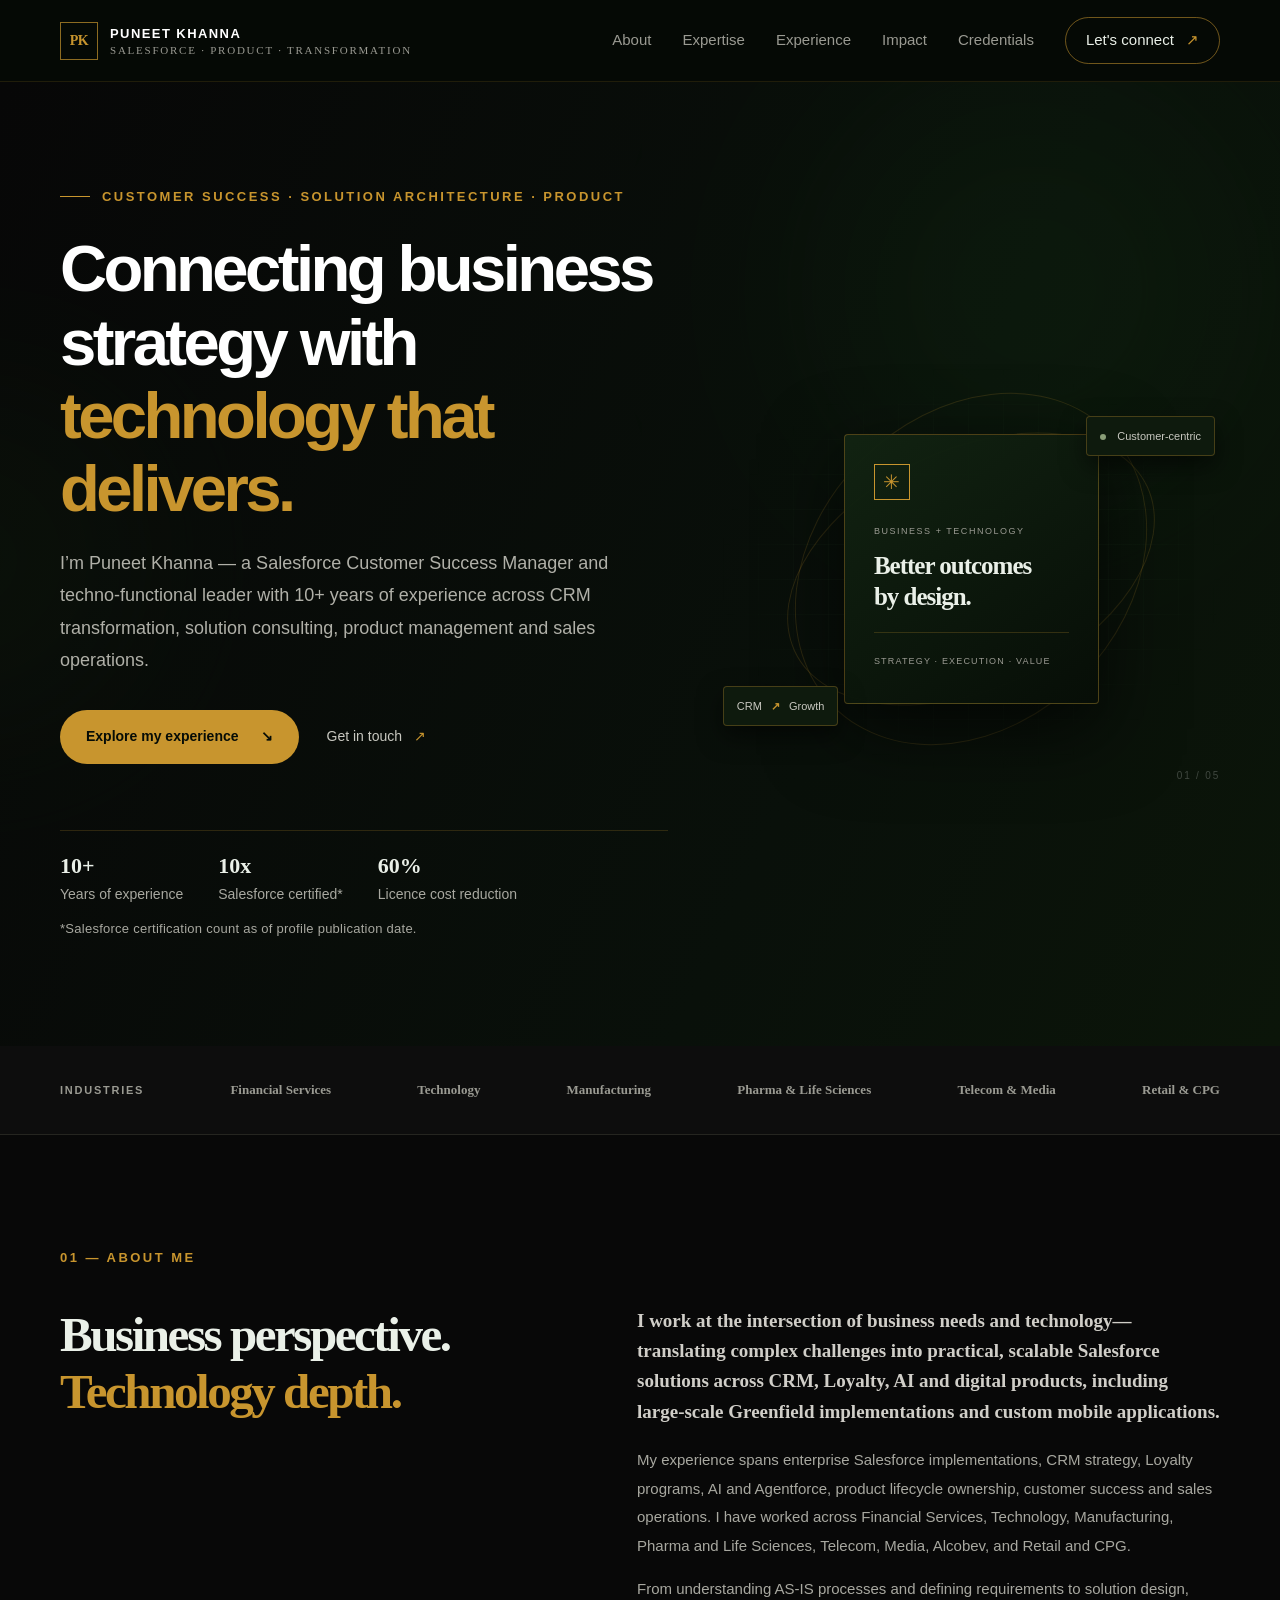
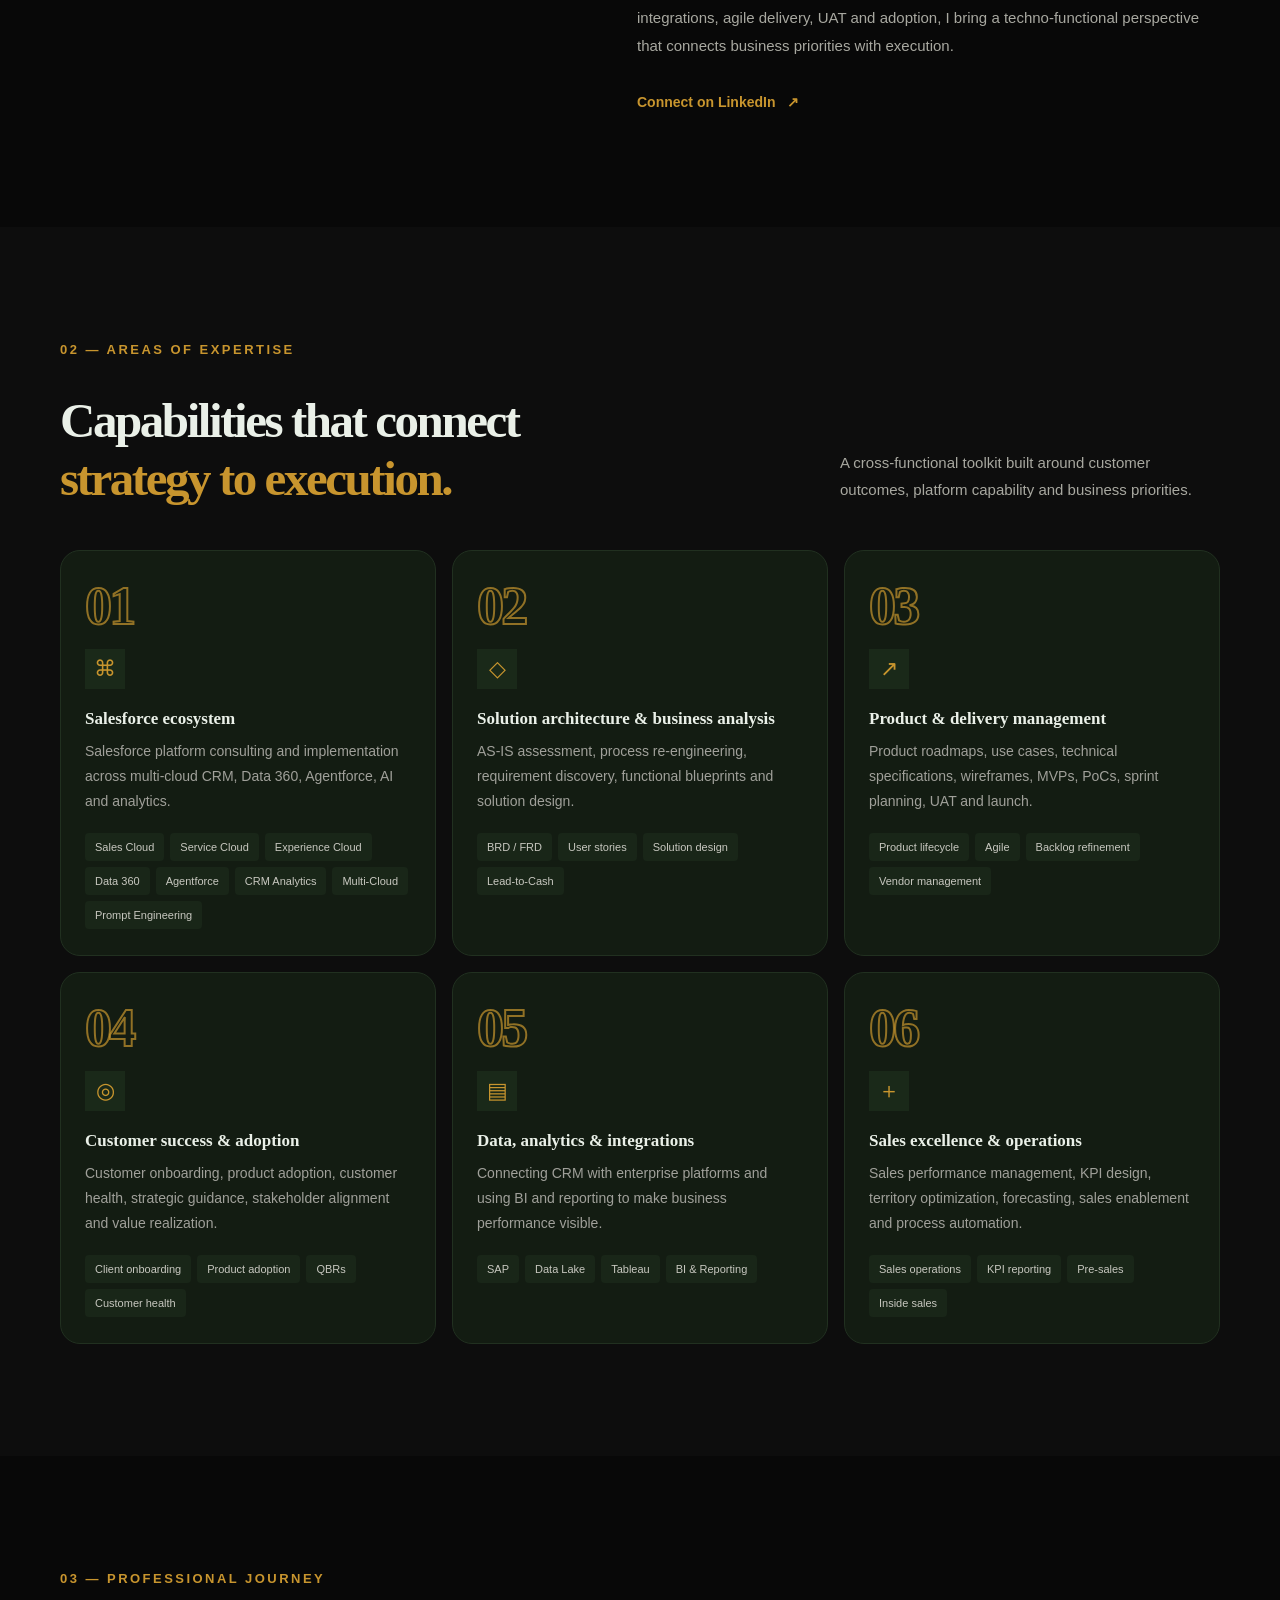
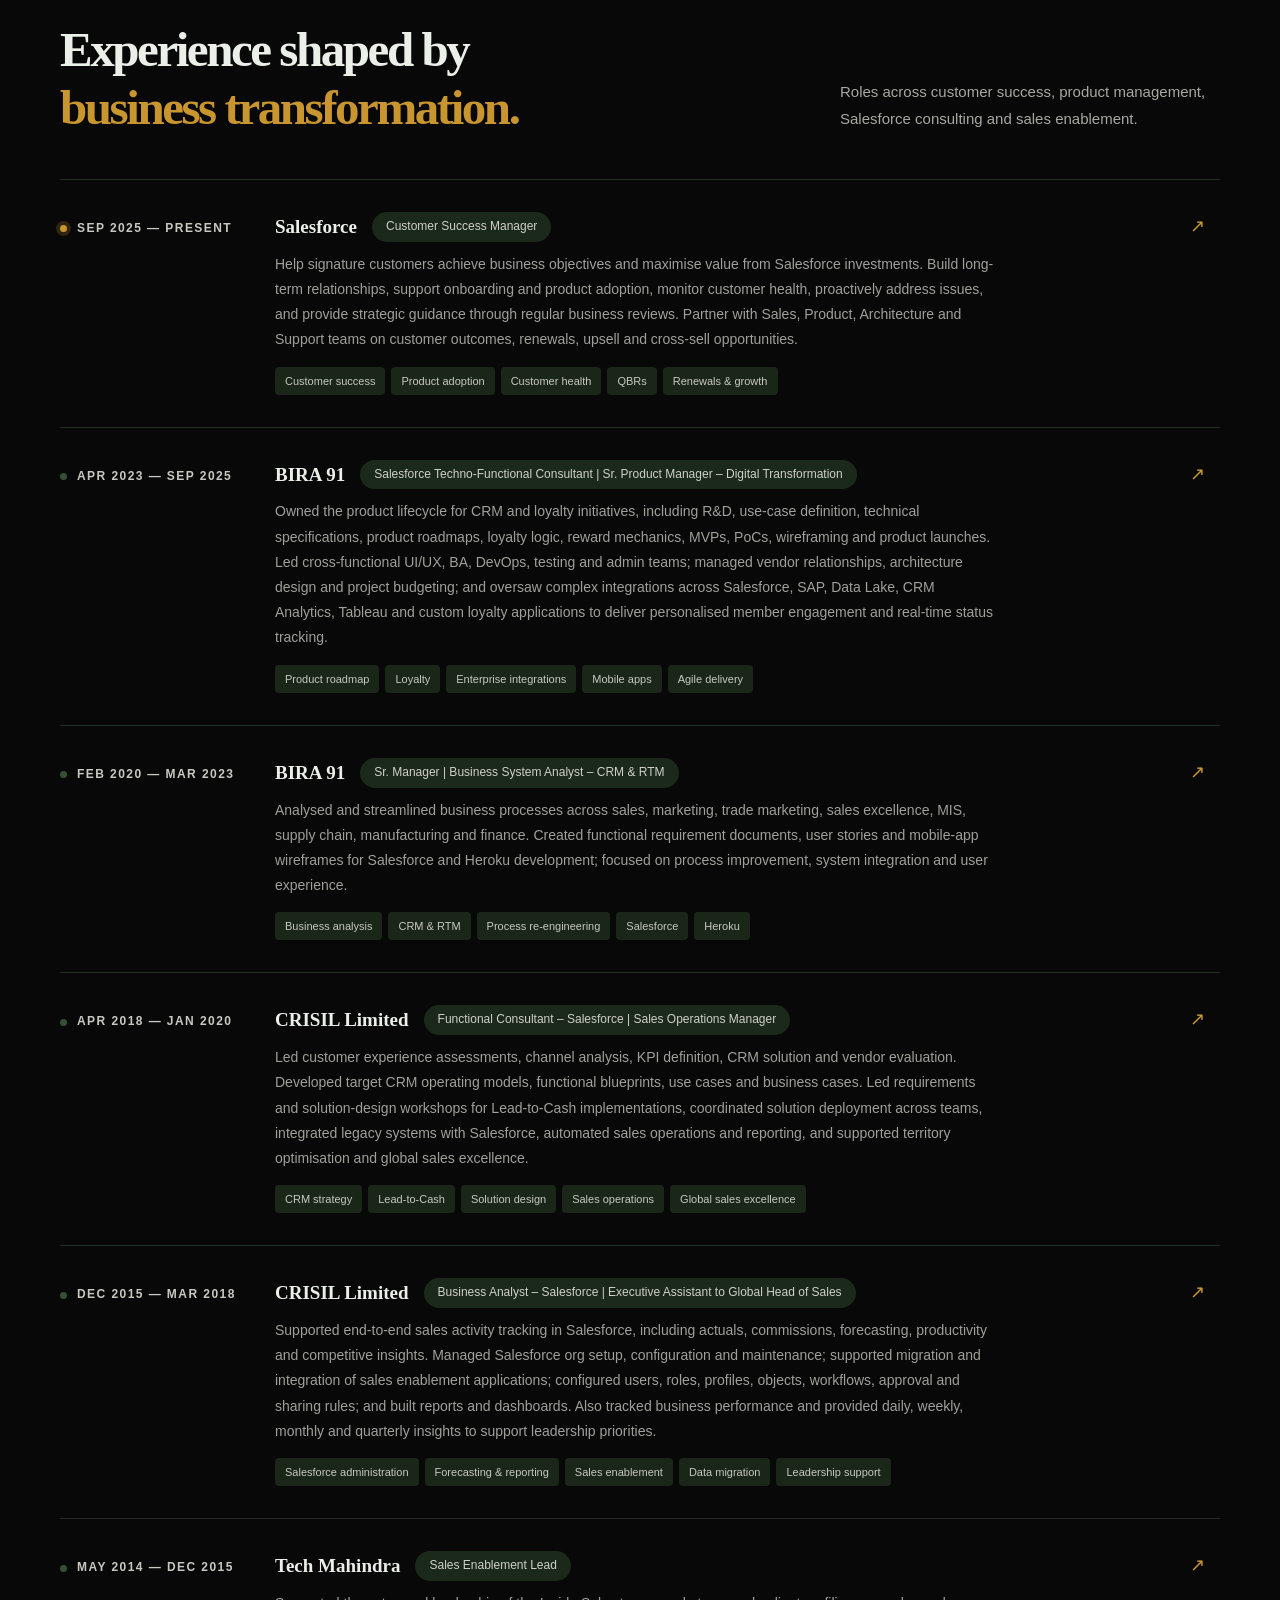
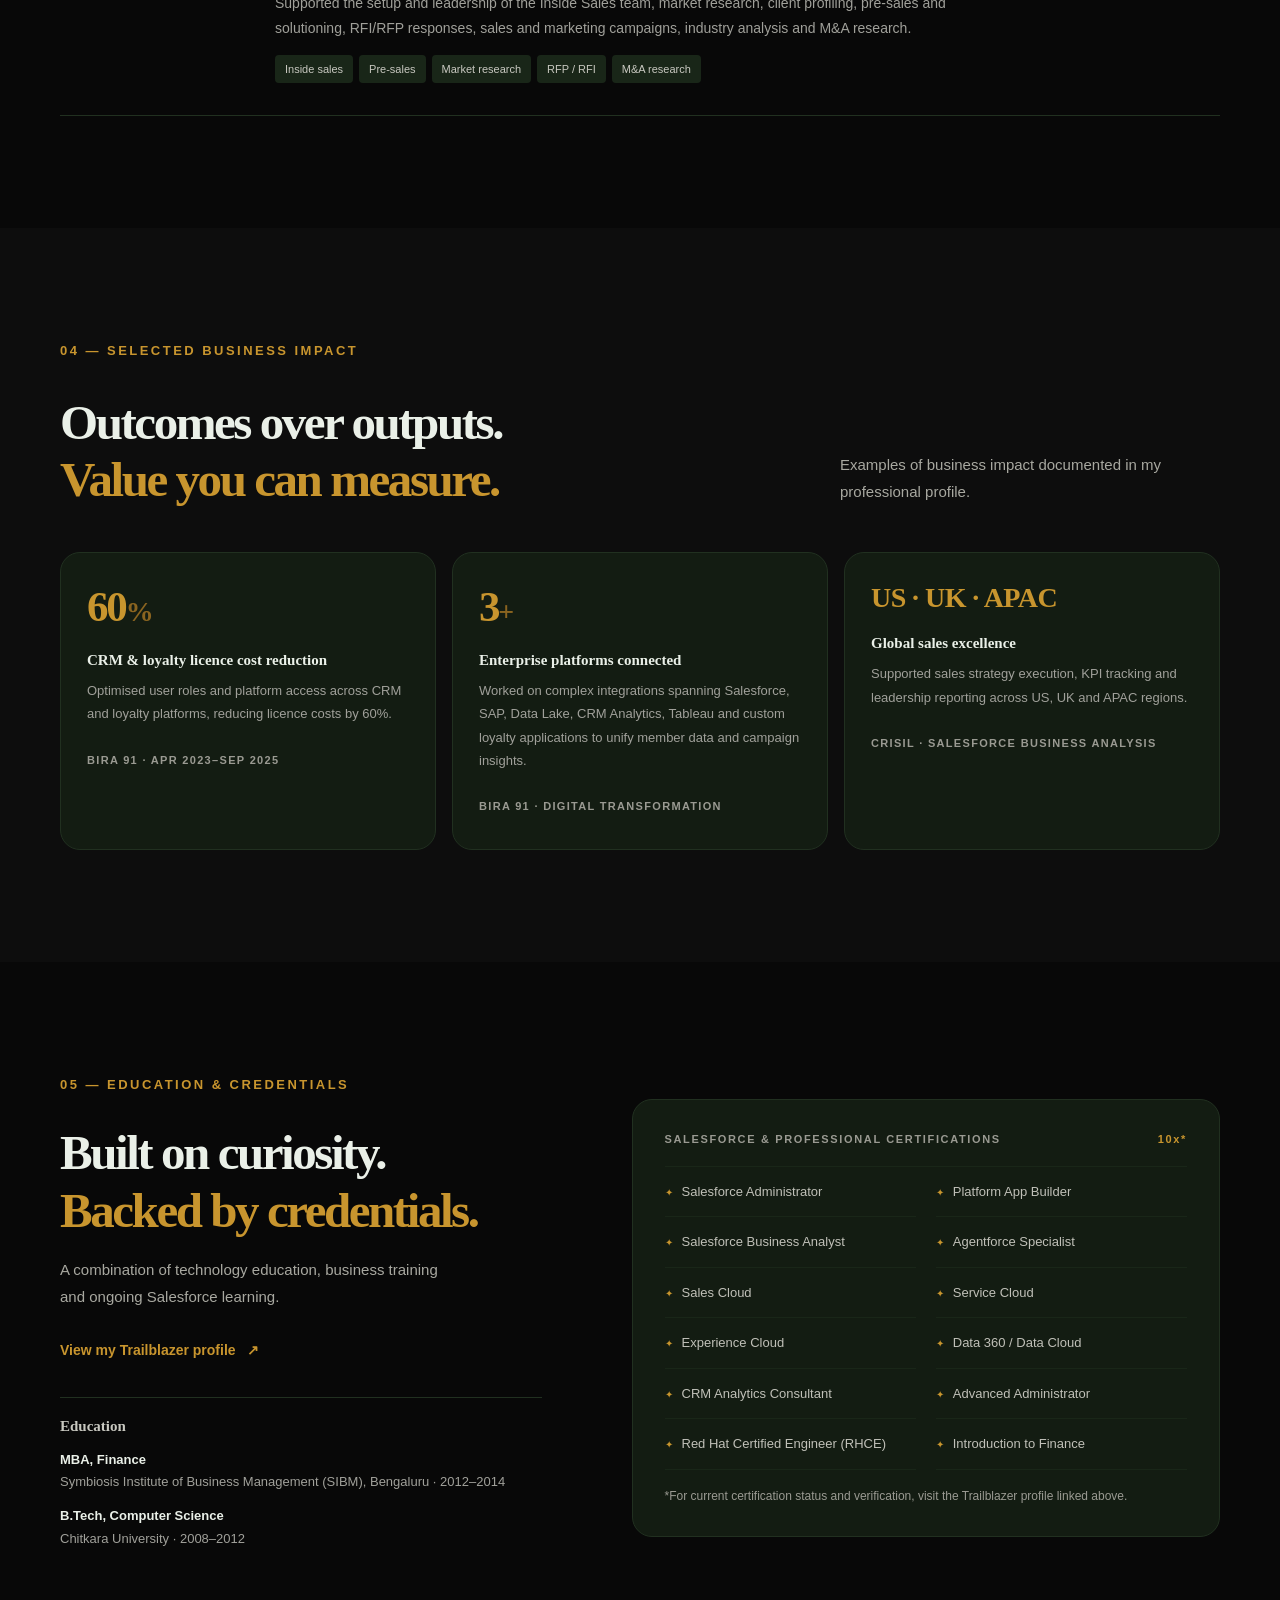
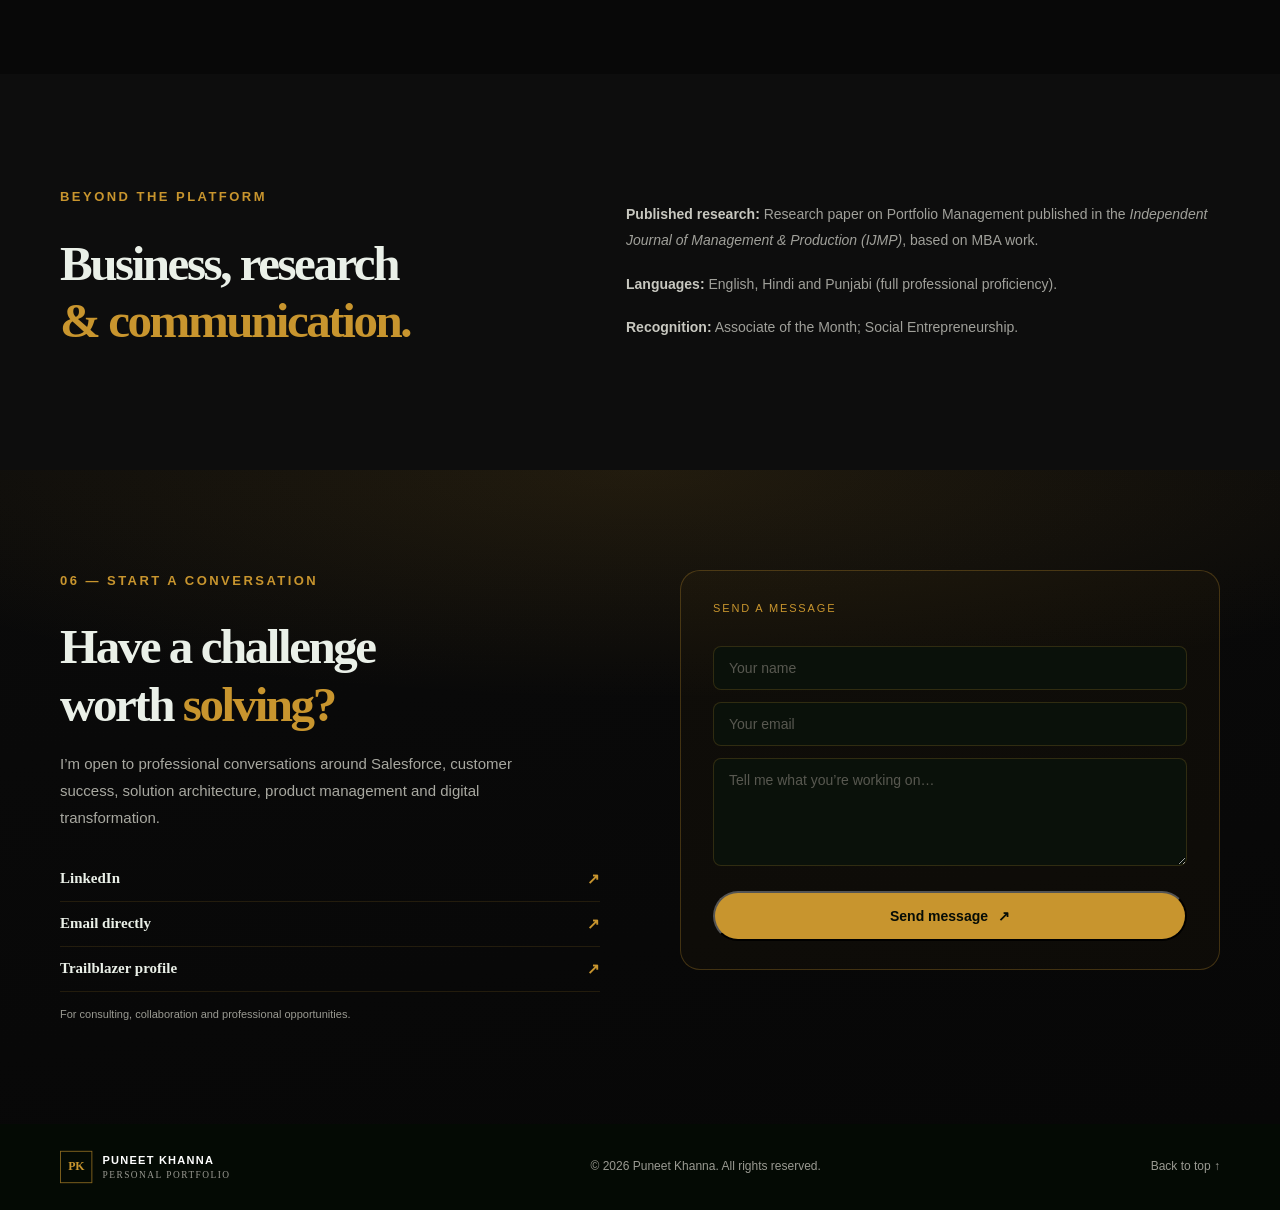
==== commit 08ea5ff0: "Add favicon, sitemap, robots.txt, back-to-top button, and contact form - PK brand favicon (SVG) link" ====
--- a/index.html
+++ b/index.html
@@ -19,6 +19,7 @@
   <link rel="preconnect" href="https://fonts.googleapis.com"><link rel="preconnect" href="https://fonts.gstatic.com" crossorigin>
   <link href="https://fonts.googleapis.com/css2?family=DM+Sans:wght@400;500;600;700&family=Manrope:wght@400;500;600;700;800&display=swap" rel="stylesheet">
   <link rel="stylesheet" href="styles.css">
+  <link rel="icon" type="image/svg+xml" href="favicon.svg">
 </head>
 <body>
   <div class="ambient ambient-one"></div><div class="ambient ambient-two"></div>
@@ -92,8 +93,9 @@
 
     <section class="section section-muted"><div class="section-wrap extras-grid"><div><div class="section-kicker">BEYOND THE PLATFORM</div><h2>Business, research<br><span>& communication.</span></h2></div><div class="extras-content"><p><strong>Published research:</strong> Research paper on Portfolio Management published in the <em>Independent Journal of Management &amp; Production (IJMP)</em>, based on MBA work.</p><p><strong>Languages:</strong> English, Hindi and Punjabi (full professional proficiency).</p><p><strong>Recognition:</strong> Associate of the Month; Social Entrepreneurship.</p></div></div></section>
 
-    <section class="contact-section" id="contact"><div class="section-wrap contact-inner"><div><div class="section-kicker">06 — START A CONVERSATION</div><h2>Have a challenge<br>worth <span>solving?</span></h2><p>I’m open to professional conversations around Salesforce, customer success, solution architecture, product management and digital transformation.</p></div><div class="contact-card"><span class="contact-label">LET'S CONNECT</span><a href="https://www.linkedin.com/in/iampuneetkhanna/" target="_blank" rel="noreferrer">LinkedIn <span>↗</span></a><a href="mailto:puneet.khanna077@gmail.com">Email Puneet <span>↗</span></a><a href="https://www.salesforce.com/trailblazer/puneetkhanna" target="_blank" rel="noreferrer">Trailblazer profile <span>↗</span></a><p class="contact-small">For consulting, collaboration and professional opportunities.</p></div></div></section>
+    <section class="contact-section" id="contact"><div class="section-wrap contact-inner"><div><div class="section-kicker">06 — START A CONVERSATION</div><h2>Have a challenge<br>worth <span>solving?</span></h2><p>I’m open to professional conversations around Salesforce, customer success, solution architecture, product management and digital transformation.</p><div class="contact-socials"><a href="https://www.linkedin.com/in/iampuneetkhanna/" target="_blank" rel="noreferrer">LinkedIn <span>↗</span></a><a href="mailto:puneet.khanna077@gmail.com">Email directly <span>↗</span></a><a href="https://www.salesforce.com/trailblazer/puneetkhanna" target="_blank" rel="noreferrer">Trailblazer profile <span>↗</span></a><p class="contact-small">For consulting, collaboration and professional opportunities.</p></div></div><div class="contact-card"><form class="contact-form" action="https://formspree.io/f/FORMSPREE_ID" method="POST"><span class="contact-label">SEND A MESSAGE</span><div class="form-group"><input type="text" name="name" placeholder="Your name" required></div><div class="form-group"><input type="email" name="email" placeholder="Your email" required></div><div class="form-group"><textarea name="message" placeholder="Tell me what you’re working on…" rows="4" required></textarea></div><button type="submit" class="button button-primary form-submit">Send message <span>↗</span></button><p class="form-status"></p></form></div></div></section>
   </main>
   <footer class="footer"><div class="section-wrap footer-inner"><a class="brand footer-brand" href="#home"><span class="brand-mark">PK</span><span>PUNEET KHANNA<span class="brand-sub">PERSONAL PORTFOLIO</span></span></a><span>© <span id="year"></span> Puneet Khanna. All rights reserved.</span><a href="#home">Back to top ↑</a></div></footer>
+  <button class="back-to-top" id="backToTop" aria-label="Back to top">↑</button>
   <script src="script.js"></script>
 </body></html>
--- a/styles.css
+++ b/styles.css
@@ -25,7 +25,7 @@
 .experience-list{border-top:1px solid #213020}.experience-item{display:grid;grid-template-columns:190px 1fr 30px;gap:25px;padding:32px 0;border-bottom:1px solid #213020;align-items:start}.experience-meta{display:flex;align-items:center;gap:10px;font-size:12px;letter-spacing:.12em;color:#c8c8c0;font-weight:700;padding-top:7px}.exp-dot{width:7px;height:7px;border-radius:50%;background:#354f33}.exp-dot.current{background:#c8952e;box-shadow:0 0 0 4px rgba(200,149,46,.2)}.exp-title-row{display:flex;align-items:center;gap:15px;flex-wrap:wrap}.exp-title-row h3{font:700 19px 'Manrope';margin:0;color:#eaf0e8}.exp-type{font-size:12px;color:#d0d0c8;background:#1a2919;padding:5px 14px;border-radius:50px}.experience-main p{font-size:14px;line-height:1.8;color:#a0a09a;max-width:720px;margin:10px 0 14px}.exp-arrow{color:#c8952e;font-size:18px}
 .credentials-grid{display:grid;grid-template-columns:.9fr 1.1fr;gap:90px;align-items:center}.credentials-grid h2{margin:29px 0 17px}.credential-intro{font-size:15px;color:#a8a8a0;max-width:380px;line-height:1.8}.credentials-grid .inline-link{display:inline-block;color:#c8952e;font-weight:700;margin-top:14px;font-size:14px}
 .cert-panel{background:#131c12;border:1px solid #213020;padding:30px 32px;border-radius:20px}.cert-heading{display:flex;justify-content:space-between;align-items:center;padding-bottom:18px;border-bottom:1px solid #192618;font-size:11px;letter-spacing:.15em;font-weight:700;color:#9a9a92}.cert-count{color:#c8952e}.cert-list{display:grid;grid-template-columns:1fr 1fr;gap:0 20px}.cert-list div{font-size:13px;color:#c0c0b8;padding:14px 0;border-bottom:1px solid #192618}.cert-list div:before{content:'✦';font-size:10px;color:#c8952e;margin-right:9px}.cert-footnote{font-size:12px;line-height:1.6;color:#9a9a92;margin:17px 0 0}
-.contact-section{background:radial-gradient(ellipse 70% 35% at 50% 0%,rgba(200,149,46,.13) 0%,transparent 100%),linear-gradient(170deg,#0a0a0a,#070707);color:white;padding:100px 0;position:relative}.contact-inner{display:grid;grid-template-columns:1fr .7fr;gap:100px;align-items:center}.contact-inner h2{color:#eaf0e8;margin:27px 0 17px}.contact-inner>div:first-child>p{color:#a8a8a0;font-size:15px;max-width:470px;line-height:1.8}
+.contact-section{background:radial-gradient(ellipse 70% 35% at 50% 0%,rgba(200,149,46,.13) 0%,transparent 100%),linear-gradient(170deg,#0a0a0a,#070707);color:white;padding:100px 0;position:relative}.contact-inner{display:grid;grid-template-columns:1fr 1fr;gap:80px;align-items:start}.contact-inner h2{color:#eaf0e8;margin:27px 0 17px}.contact-inner>div:first-child>p{color:#a8a8a0;font-size:15px;max-width:470px;line-height:1.8}
 .contact-card{border:1px solid rgba(200,149,46,.28);background:rgba(200,149,46,.03);padding:28px 32px;border-radius:20px}.contact-label{display:block;color:#c8952e;font-size:11px;letter-spacing:.17em;margin-bottom:17px}.contact-card>a{display:flex;justify-content:space-between;padding:16px 0;border-bottom:1px solid rgba(200,149,46,.14);color:#eaf0e8;text-decoration:none;font:600 16px 'Manrope'}.contact-card>a span{color:#c8952e}.contact-small{font-size:11px;color:#9a9a92;line-height:1.6;margin:17px 0 0}
 .footer{background:#040a04;color:#9a9a92;padding:24px 0}.footer-inner{display:flex;align-items:center;justify-content:space-between;gap:20px}.footer-brand{transform:scale(.85);transform-origin:left center}.footer-inner>span,.footer-inner>a:last-child{font-size:12px;color:#9a9a92;text-decoration:none}.footer-inner>a:last-child:hover{color:#c8952e}
 @media(max-width:900px){.hero{grid-template-columns:1fr .8fr;gap:20px}.hero h1{font-size:48px}.hero-visual{transform:scale(.86)}.capability-grid{grid-template-columns:repeat(2,1fr)}.about-grid,.credentials-grid{gap:45px}.trust-inner{flex-wrap:wrap;padding:20px 0}.trust-label{width:100%}.section-heading{align-items:start;flex-direction:column;gap:15px}.contact-inner{gap:45px}}
@@ -65,3 +65,24 @@
 .experience-item:nth-child(5){transition-delay:.32s}
 .experience-item:nth-child(6){transition-delay:.4s}
 @media(prefers-reduced-motion:reduce){.reveal{opacity:1!important;transform:none!important;transition:none!important}}
+
+.back-to-top{position:fixed;bottom:32px;right:32px;width:44px;height:44px;border-radius:50%;background:#c8952e;color:#060c06;border:none;font-size:18px;font-weight:700;cursor:pointer;opacity:0;visibility:hidden;transition:opacity .3s,visibility .3s,background .2s;z-index:30;display:grid;place-items:center}
+.back-to-top.visible{opacity:1;visibility:visible}
+.back-to-top:hover{background:#e0b050}
+@media(max-width:650px){.back-to-top{bottom:20px;right:20px;width:40px;height:40px;font-size:16px}}
+
+.contact-socials{margin-top:26px}
+.contact-socials a{display:flex;justify-content:space-between;padding:13px 0;border-bottom:1px solid rgba(200,149,46,.14);color:#eaf0e8;text-decoration:none;font:600 15px 'Manrope';transition:color .2s}
+.contact-socials a:hover{color:#c8952e}
+.contact-socials a span{color:#c8952e}
+.contact-socials .contact-small{font-size:11px;color:#9a9a92;line-height:1.6;margin:14px 0 0;padding:0;border:none}
+
+.contact-form{display:flex;flex-direction:column;gap:12px}
+.form-group input,.form-group textarea{width:100%;background:#0a110a;border:1px solid rgba(200,149,46,.2);color:#eaf0e8;padding:13px 15px;font:400 14px 'DM Sans',sans-serif;border-radius:8px;outline:none;transition:border-color .2s;resize:vertical}
+.form-group input::placeholder,.form-group textarea::placeholder{color:#585850}
+.form-group input:focus,.form-group textarea:focus{border-color:rgba(200,149,46,.55)}
+.form-group textarea{min-height:108px}
+.form-submit{width:100%;justify-content:center;gap:10px;margin-top:4px}
+.form-status{font-size:13px;line-height:1.6;margin:0;display:none}
+.form-status.success{color:#7aaa68;display:block}
+.form-status.error{color:#c87870;display:block}
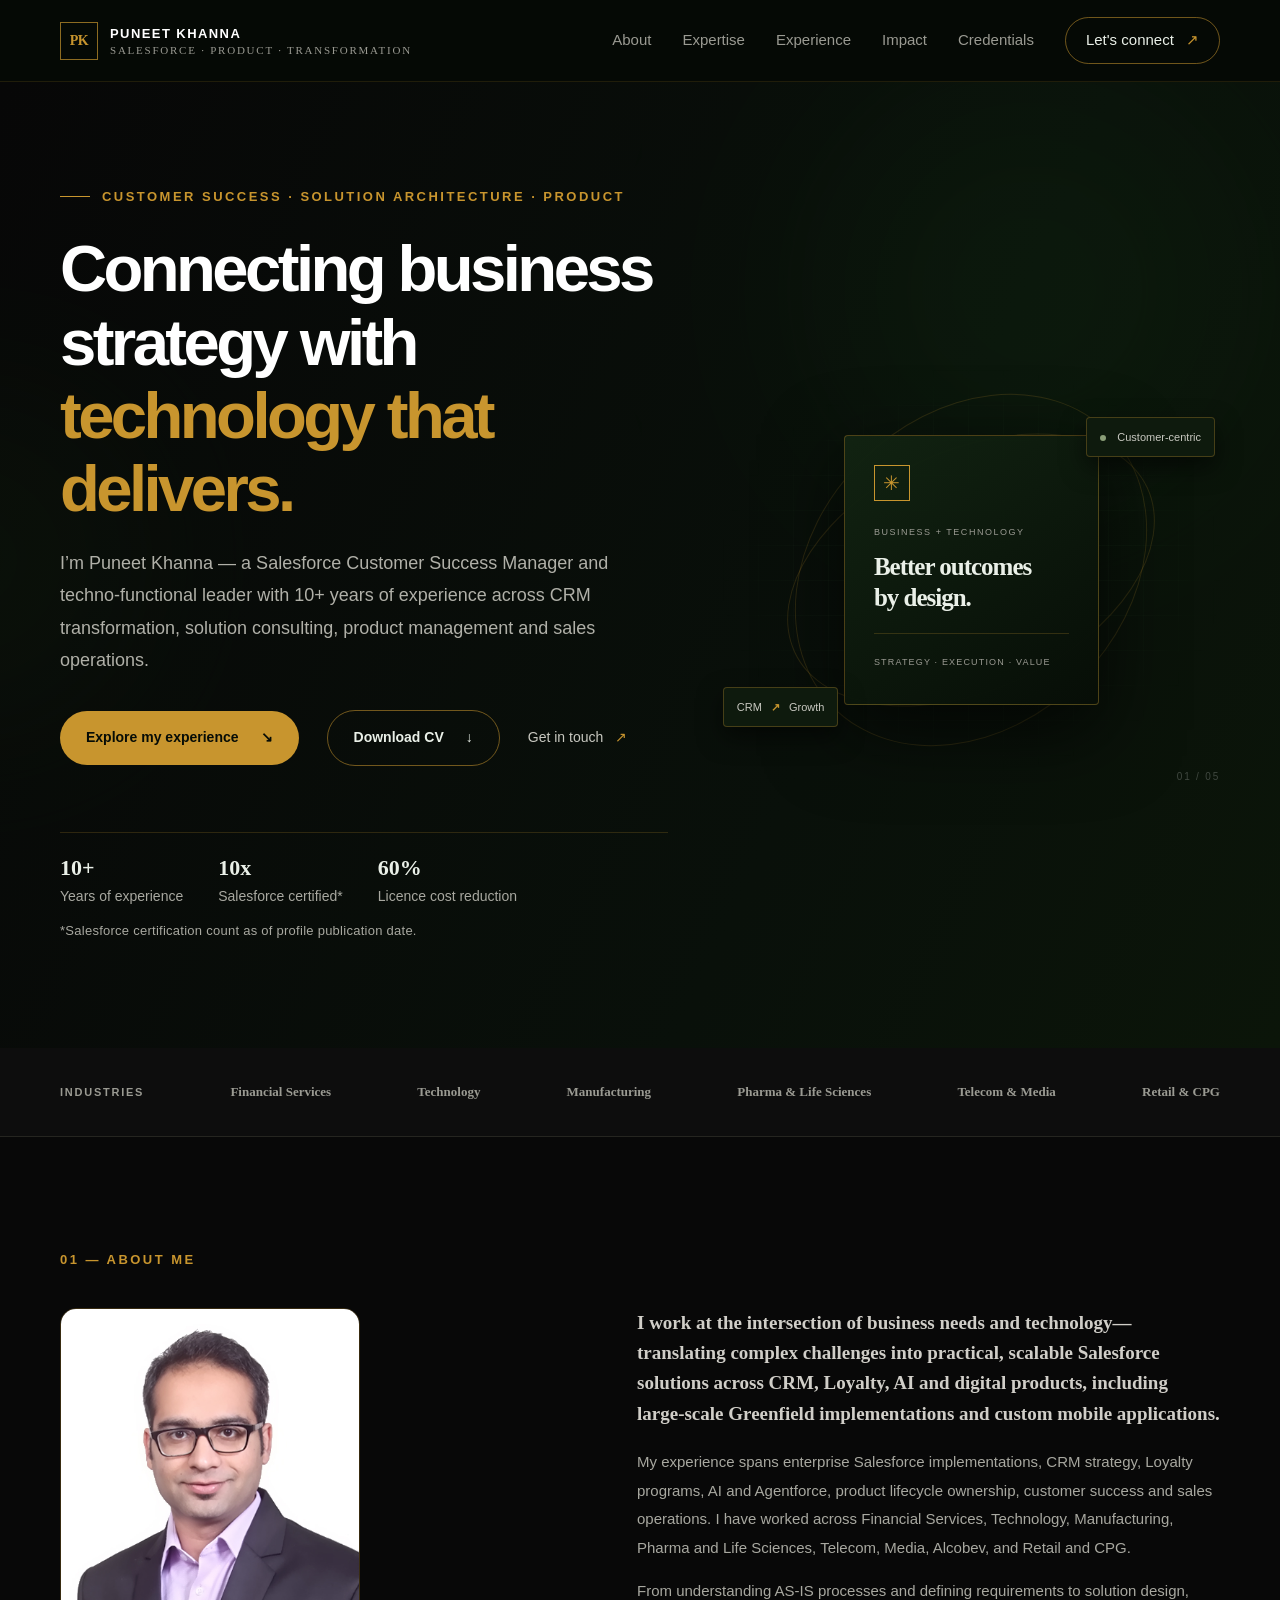
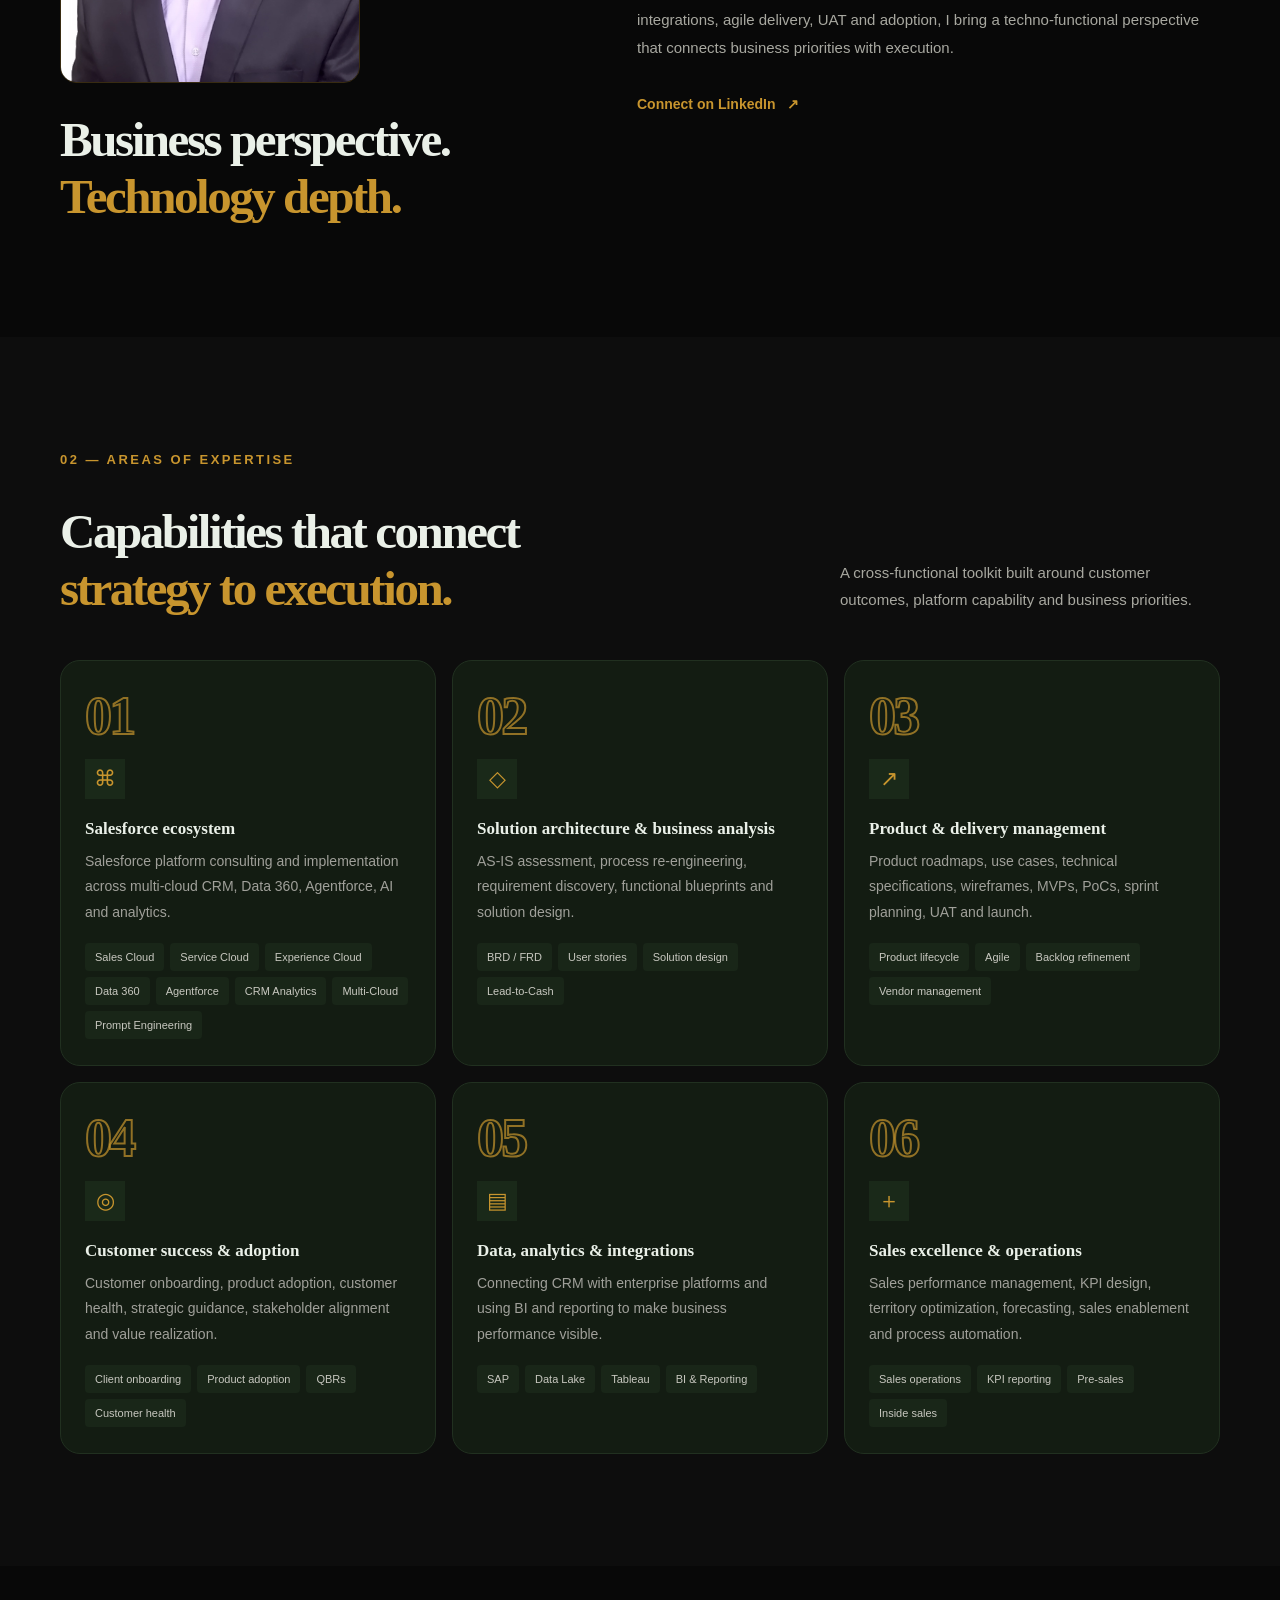
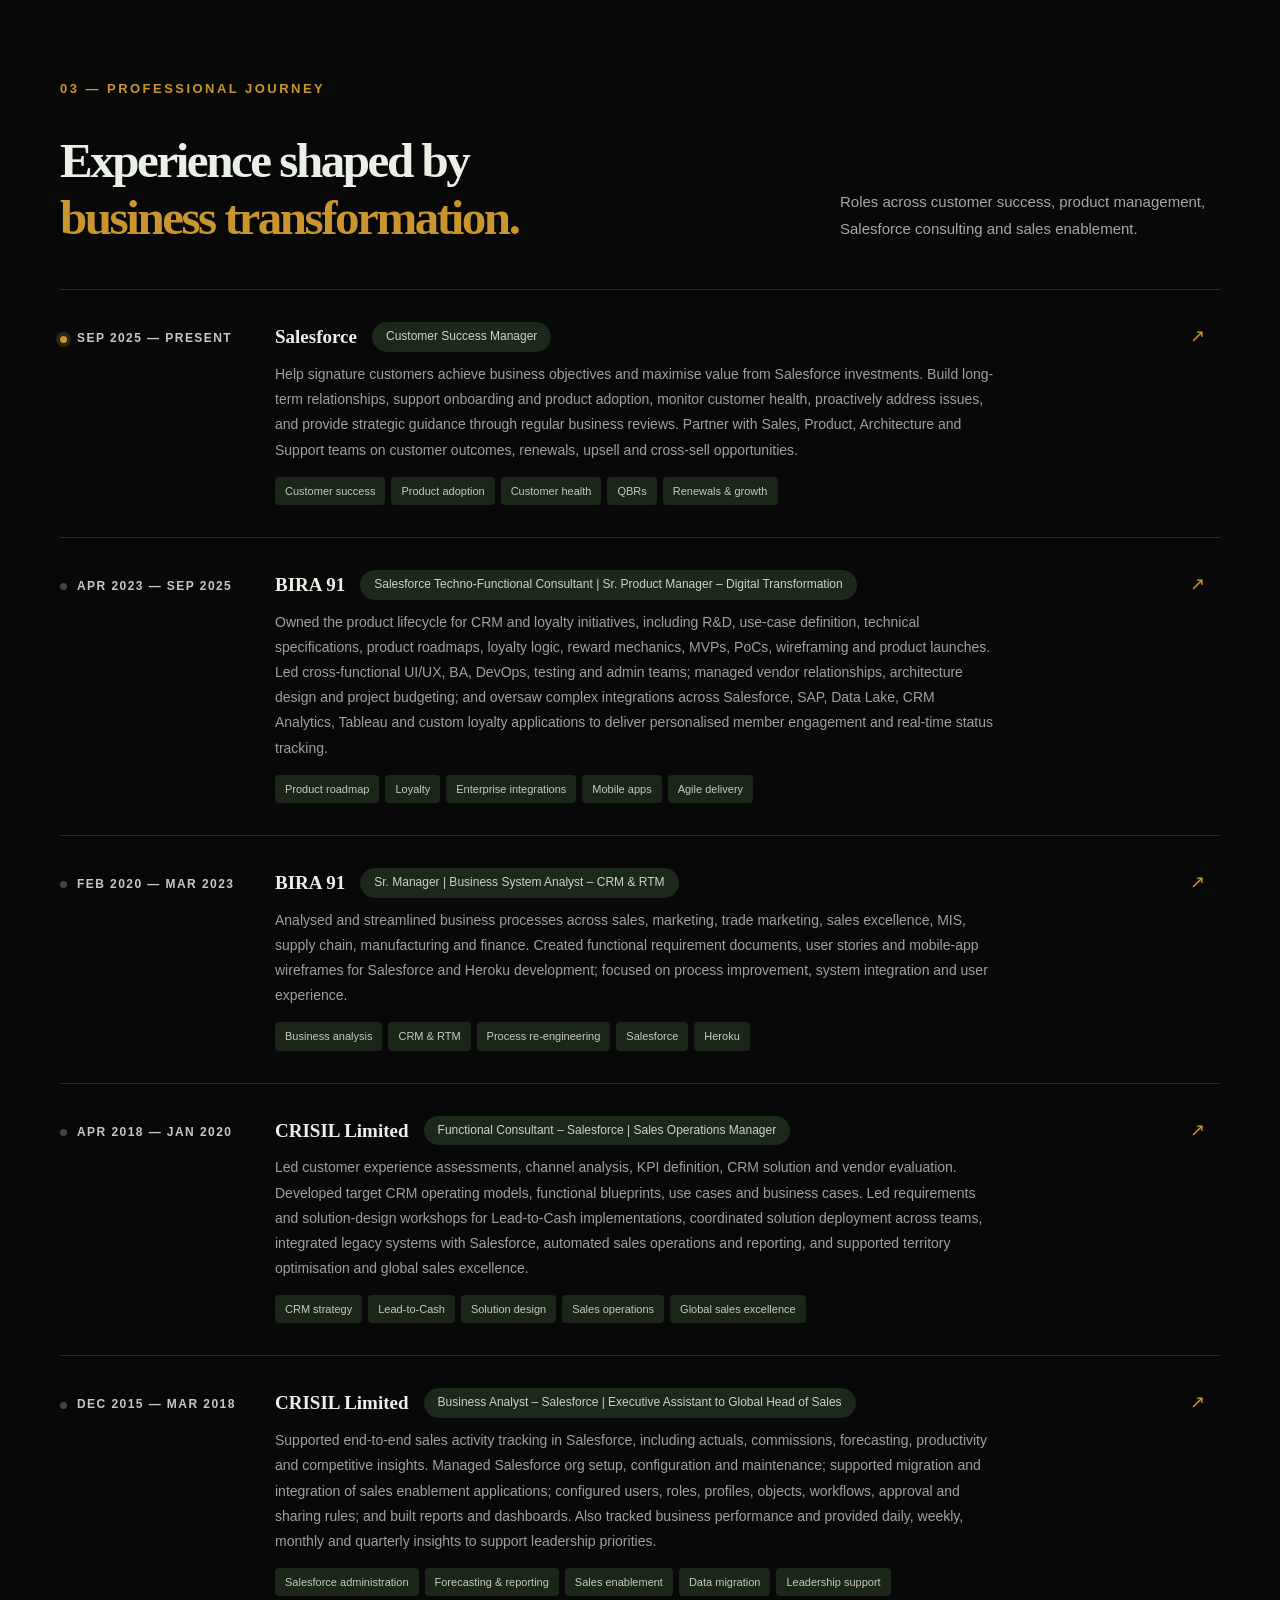
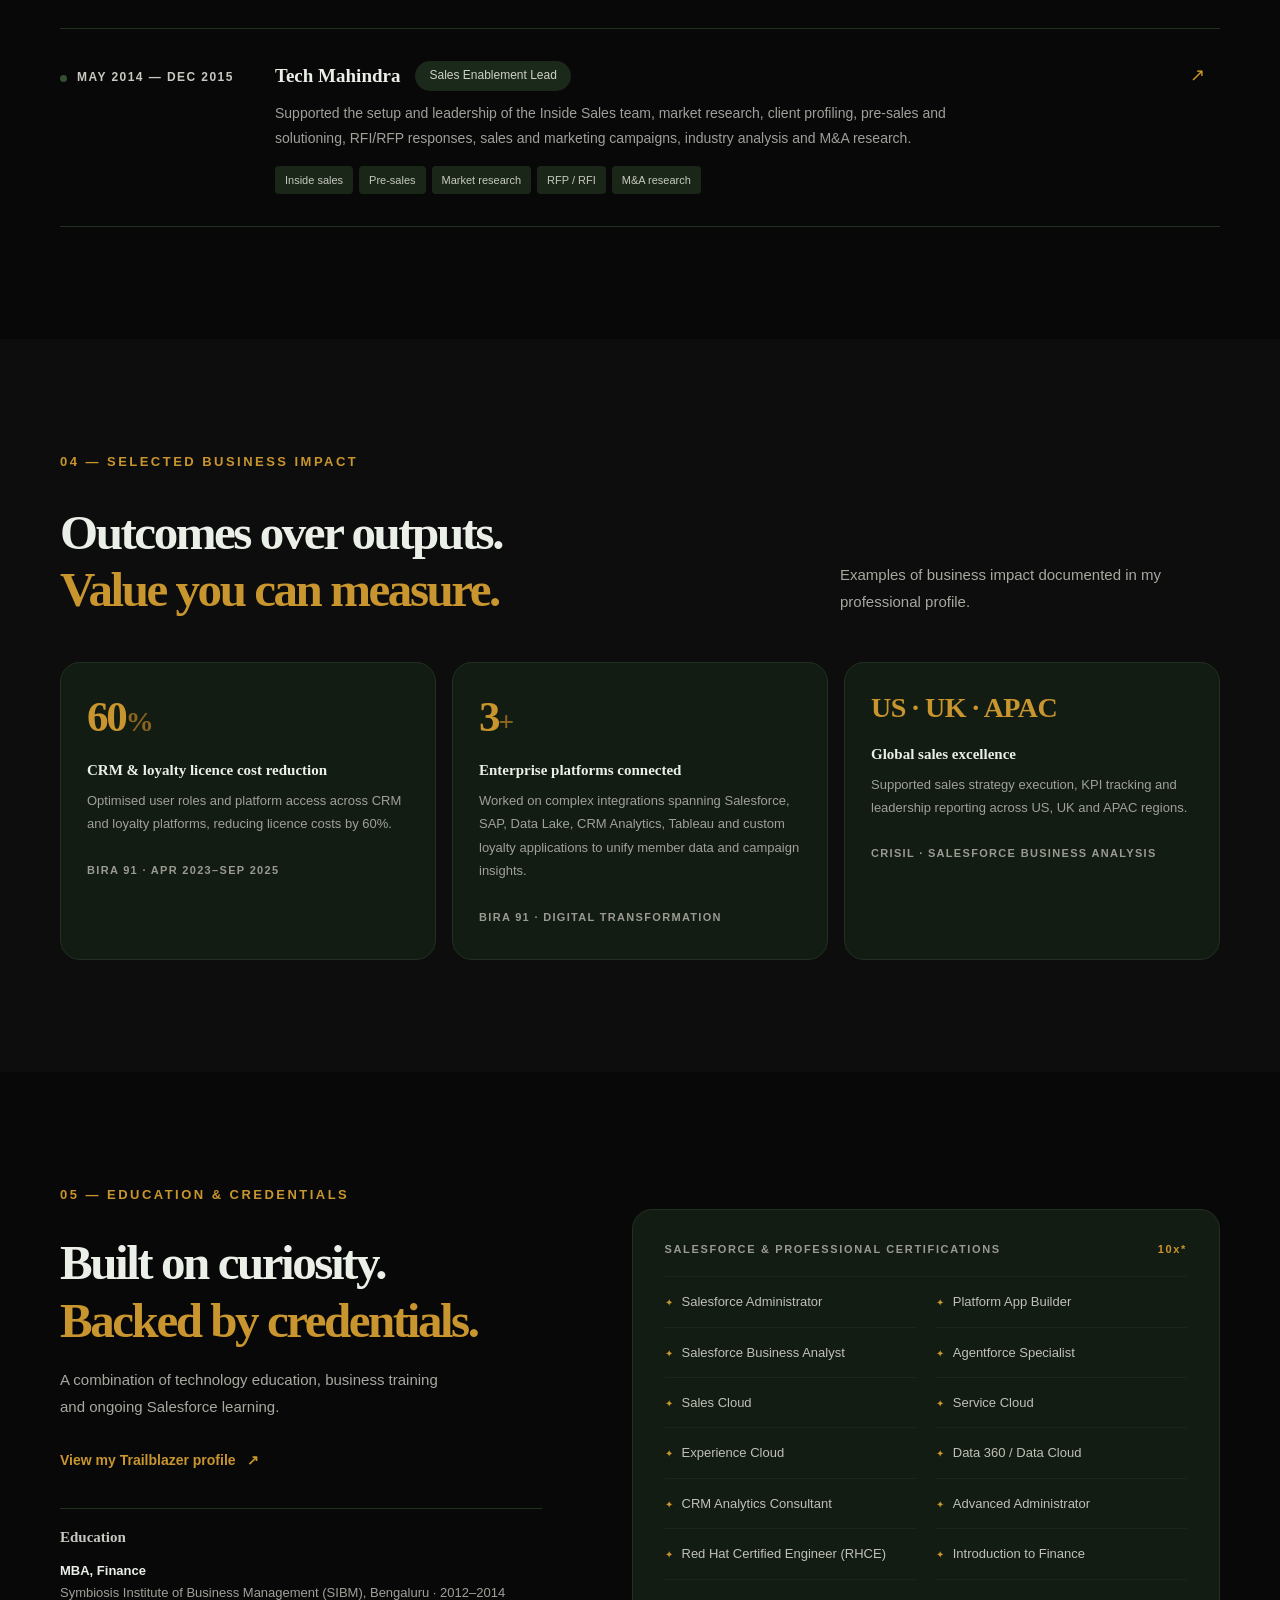
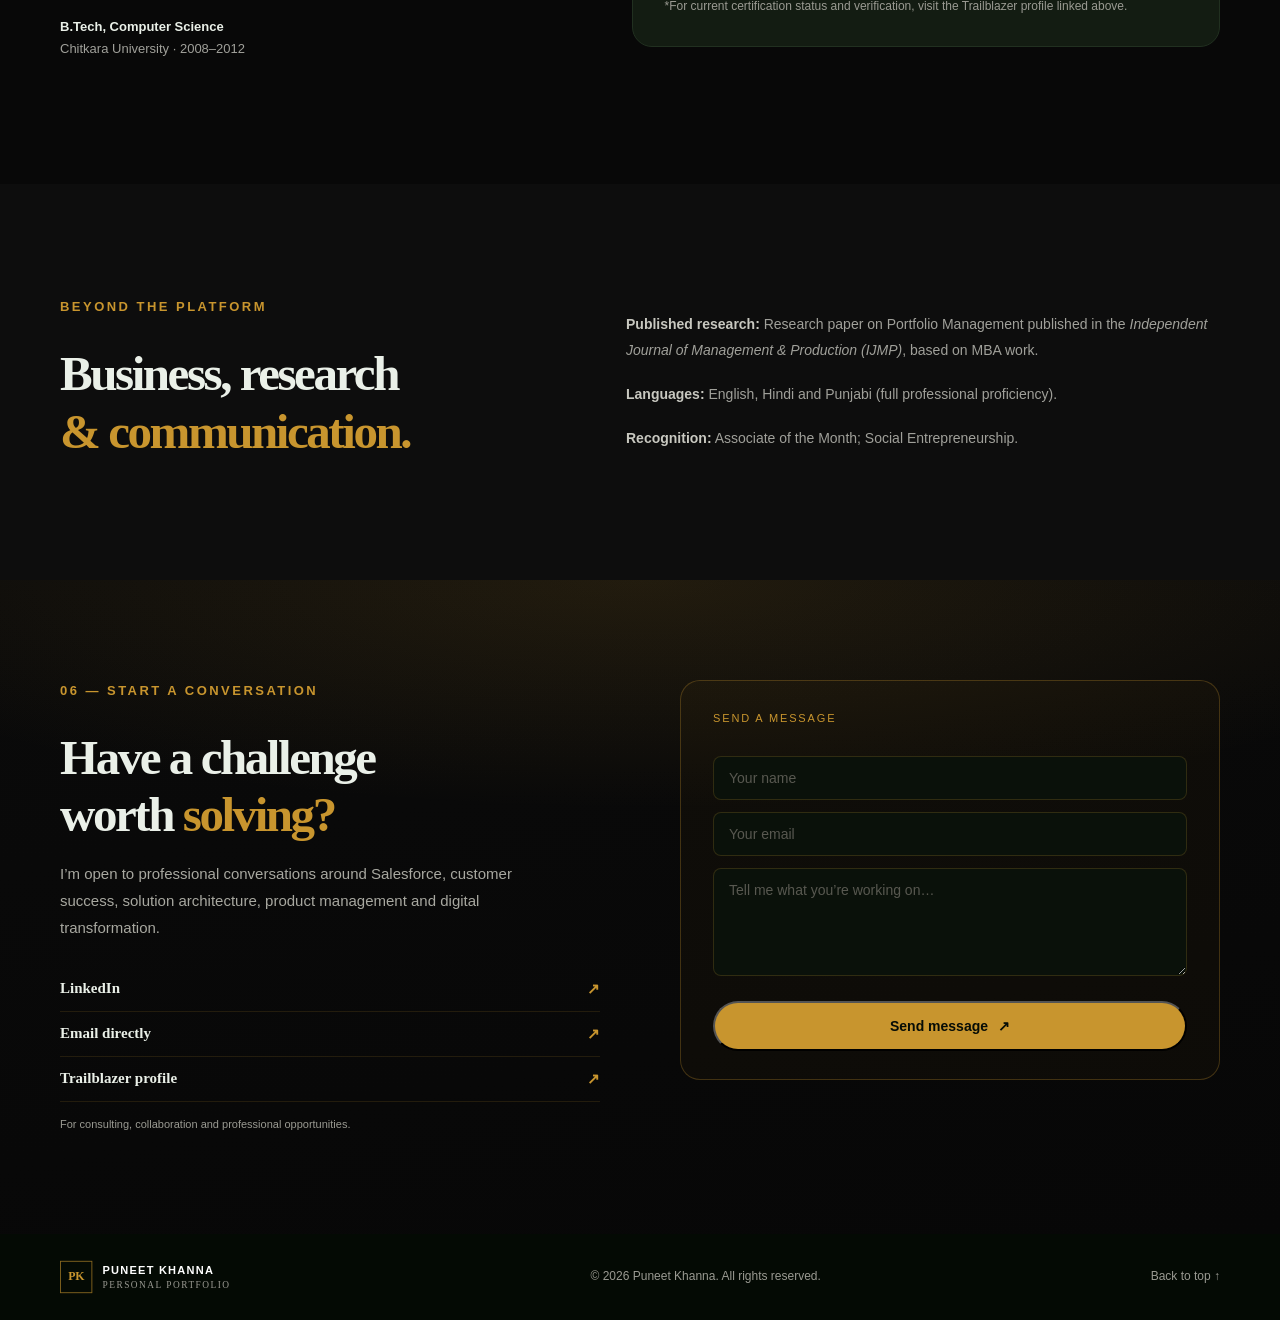
==== commit 75486854: "Add headshot, CV download, Google Analytics, and Formspree form ID - Headshot photo in About section" ====
--- a/index.html
+++ b/index.html
@@ -20,6 +20,8 @@
   <link href="https://fonts.googleapis.com/css2?family=DM+Sans:wght@400;500;600;700&family=Manrope:wght@400;500;600;700;800&display=swap" rel="stylesheet">
   <link rel="stylesheet" href="styles.css">
   <link rel="icon" type="image/svg+xml" href="favicon.svg">
+  <script async src="https://www.googletagmanager.com/gtag/js?id=G-R6V0WDBV6P"></script>
+  <script>window.dataLayer=window.dataLayer||[];function gtag(){dataLayer.push(arguments)}gtag('js',new Date());gtag('config','G-R6V0WDBV6P');</script>
 </head>
 <body>
   <div class="ambient ambient-one"></div><div class="ambient ambient-two"></div>
@@ -34,7 +36,7 @@
         <div class="eyebrow"><span class="eyebrow-line"></span> CUSTOMER SUCCESS · SOLUTION ARCHITECTURE · PRODUCT</div>
         <h1>Connecting business strategy with <span>technology that delivers.</span></h1>
         <p class="hero-lede">I’m Puneet Khanna — a Salesforce Customer Success Manager and techno-functional leader with 10+ years of experience across CRM transformation, solution consulting, product management and sales operations.</p>
-        <div class="hero-actions"><a class="button button-primary" href="#experience">Explore my experience <span>↘</span></a><a class="text-link" href="#contact">Get in touch <span>↗</span></a></div>
+        <div class="hero-actions"><a class="button button-primary" href="#experience">Explore my experience <span>↘</span></a><a class="button button-outline" href="Puneet_Khanna_CV.pdf" download>Download CV <span>↓</span></a><a class="text-link" href="#contact">Get in touch <span>↗</span></a></div>
         <div class="hero-proof"><div><strong>10+</strong><span>Years of experience</span></div><div><strong>10x</strong><span>Salesforce certified*</span></div><div><strong>60%</strong><span>Licence cost reduction</span></div></div>
         <p class="hero-note">*Salesforce certification count as of profile publication date.</p>
       </div>
@@ -44,7 +46,7 @@
 
     <section class="section section-wrap" id="about">
       <div class="section-kicker">01 — ABOUT ME</div>
-      <div class="about-grid"><div><h2>Business perspective.<br><span>Technology depth.</span></h2></div><div class="about-copy">
+      <div class="about-grid"><div><img src="puneetk.jpg" alt="Puneet Khanna" class="about-photo"><h2>Business perspective.<br><span>Technology depth.</span></h2></div><div class="about-copy">
         <p class="large-copy">I work at the intersection of business needs and technology—translating complex challenges into practical, scalable Salesforce solutions across CRM, Loyalty, AI and digital products, including large-scale Greenfield implementations and custom mobile applications.</p>
         <p>My experience spans enterprise Salesforce implementations, CRM strategy, Loyalty programs, AI and Agentforce, product lifecycle ownership, customer success and sales operations. I have worked across Financial Services, Technology, Manufacturing, Pharma and Life Sciences, Telecom, Media, Alcobev, and Retail and CPG.</p>
         <p>From understanding AS-IS processes and defining requirements to solution design, integrations, agile delivery, UAT and adoption, I bring a techno-functional perspective that connects business priorities with execution.</p>
@@ -93,7 +95,7 @@
 
     <section class="section section-muted"><div class="section-wrap extras-grid"><div><div class="section-kicker">BEYOND THE PLATFORM</div><h2>Business, research<br><span>& communication.</span></h2></div><div class="extras-content"><p><strong>Published research:</strong> Research paper on Portfolio Management published in the <em>Independent Journal of Management &amp; Production (IJMP)</em>, based on MBA work.</p><p><strong>Languages:</strong> English, Hindi and Punjabi (full professional proficiency).</p><p><strong>Recognition:</strong> Associate of the Month; Social Entrepreneurship.</p></div></div></section>
 
-    <section class="contact-section" id="contact"><div class="section-wrap contact-inner"><div><div class="section-kicker">06 — START A CONVERSATION</div><h2>Have a challenge<br>worth <span>solving?</span></h2><p>I’m open to professional conversations around Salesforce, customer success, solution architecture, product management and digital transformation.</p><div class="contact-socials"><a href="https://www.linkedin.com/in/iampuneetkhanna/" target="_blank" rel="noreferrer">LinkedIn <span>↗</span></a><a href="mailto:puneet.khanna077@gmail.com">Email directly <span>↗</span></a><a href="https://www.salesforce.com/trailblazer/puneetkhanna" target="_blank" rel="noreferrer">Trailblazer profile <span>↗</span></a><p class="contact-small">For consulting, collaboration and professional opportunities.</p></div></div><div class="contact-card"><form class="contact-form" action="https://formspree.io/f/FORMSPREE_ID" method="POST"><span class="contact-label">SEND A MESSAGE</span><div class="form-group"><input type="text" name="name" placeholder="Your name" required></div><div class="form-group"><input type="email" name="email" placeholder="Your email" required></div><div class="form-group"><textarea name="message" placeholder="Tell me what you’re working on…" rows="4" required></textarea></div><button type="submit" class="button button-primary form-submit">Send message <span>↗</span></button><p class="form-status"></p></form></div></div></section>
+    <section class="contact-section" id="contact"><div class="section-wrap contact-inner"><div><div class="section-kicker">06 — START A CONVERSATION</div><h2>Have a challenge<br>worth <span>solving?</span></h2><p>I’m open to professional conversations around Salesforce, customer success, solution architecture, product management and digital transformation.</p><div class="contact-socials"><a href="https://www.linkedin.com/in/iampuneetkhanna/" target="_blank" rel="noreferrer">LinkedIn <span>↗</span></a><a href="mailto:puneet.khanna077@gmail.com">Email directly <span>↗</span></a><a href="https://www.salesforce.com/trailblazer/puneetkhanna" target="_blank" rel="noreferrer">Trailblazer profile <span>↗</span></a><p class="contact-small">For consulting, collaboration and professional opportunities.</p></div></div><div class="contact-card"><form class="contact-form" action="https://formspree.io/f/xzerjnab" method="POST"><span class="contact-label">SEND A MESSAGE</span><div class="form-group"><input type="text" name="name" placeholder="Your name" required></div><div class="form-group"><input type="email" name="email" placeholder="Your email" required></div><div class="form-group"><textarea name="message" placeholder="Tell me what you’re working on…" rows="4" required></textarea></div><button type="submit" class="button button-primary form-submit">Send message <span>↗</span></button><p class="form-status"></p></form></div></div></section>
   </main>
   <footer class="footer"><div class="section-wrap footer-inner"><a class="brand footer-brand" href="#home"><span class="brand-mark">PK</span><span>PUNEET KHANNA<span class="brand-sub">PERSONAL PORTFOLIO</span></span></a><span>© <span id="year"></span> Puneet Khanna. All rights reserved.</span><a href="#home">Back to top ↑</a></div></footer>
   <button class="back-to-top" id="backToTop" aria-label="Back to top">↑</button>
--- a/styles.css
+++ b/styles.css
@@ -8,14 +8,14 @@
 .hero{min-height:660px;padding-top:104px;padding-bottom:94px;display:grid;grid-template-columns:1.1fr .9fr;gap:55px;align-items:center;color:white;position:relative}.hero:before{content:"";position:absolute;inset:0 calc((1160px - 100vw)/2);z-index:-2;background:linear-gradient(115deg,#070707 0%,#09100a 65%,#0b1509 100%)}
 .hero-copy{max-width:650px}.eyebrow,.section-kicker{font-size:13px;font-weight:700;letter-spacing:.19em;color:#c8952e;display:flex;align-items:center;gap:12px}.eyebrow-line{width:30px;height:1px;background:#c8952e}
 .hero h1{font:700 clamp(42px,5.1vw,67px)/1.12 'Manrope',sans-serif;letter-spacing:-.055em;margin:25px 0 22px}.hero h1 span,.section h2 span,.contact-inner h2 span{color:#c8952e}
-.hero-lede{font-size:18px;line-height:1.8;color:#b0b0a8;max-width:590px}.hero-actions{display:flex;align-items:center;gap:28px;margin-top:34px}.button{display:inline-flex;align-items:center;gap:22px;padding:15px 26px;text-decoration:none;font-size:14px;font-weight:700;border-radius:50px}.button-primary{background:#c8952e;color:#060c06}.button-primary:hover{background:#e0b050}.text-link,.inline-link{font-size:14px;color:#c8c8c0;text-decoration:none}.text-link span,.inline-link span{color:#c8952e;margin-left:8px}
+.hero-lede{font-size:18px;line-height:1.8;color:#b0b0a8;max-width:590px}.hero-actions{display:flex;align-items:center;gap:28px;margin-top:34px}.button{display:inline-flex;align-items:center;gap:22px;padding:15px 26px;text-decoration:none;font-size:14px;font-weight:700;border-radius:50px}.button-primary{background:#c8952e;color:#060c06}.button-primary:hover{background:#e0b050}.button-outline{background:transparent;border:1px solid rgba(200,149,46,.55);color:#eaf0e8}.button-outline:hover{border-color:#c8952e;color:#c8952e}.text-link,.inline-link{font-size:14px;color:#c8c8c0;text-decoration:none}.text-link span,.inline-link span{color:#c8952e;margin-left:8px}
 .hero-proof{display:flex;gap:35px;margin-top:66px;padding-top:22px;border-top:1px solid rgba(200,149,46,.2)}.hero-proof div{display:flex;flex-direction:column}.hero-proof strong{font:700 22px 'Manrope';color:#eaf0e8}.hero-proof span{font-size:14px;color:#a8a8a0;margin-top:4px}
 .hero-visual{height:430px;position:relative;display:grid;place-items:center}.visual-grid{position:absolute;inset:15px 0;background-image:linear-gradient(rgba(100,160,100,.07) 1px,transparent 1px),linear-gradient(90deg,rgba(100,160,100,.07) 1px,transparent 1px);background-size:35px 35px;mask-image:radial-gradient(ellipse,black 20%,transparent 73%)}.orbit{position:absolute;border:1px solid rgba(200,149,46,.18);border-radius:50%;transform:rotate(-25deg)}.orbit-a{width:390px;height:240px}.orbit-b{width:310px;height:390px;transform:rotate(45deg)}
 .core-card{width:255px;height:270px;background:linear-gradient(145deg,rgba(18,36,18,.96),rgba(7,14,7,.98));border:1px solid rgba(200,149,46,.35);box-shadow:0 25px 80px rgba(0,0,0,.7);padding:29px;position:relative;z-index:2;border-radius:4px}.core-icon{width:36px;height:36px;border:1px solid #c8952e;color:#c8952e;display:grid;place-items:center;font-size:20px}.core-label{display:block;font-size:9px;letter-spacing:.17em;color:#9a9a92;margin-top:24px}.core-card strong{display:block;font:700 25px/1.25 'Manrope';color:#eaf0e8;margin-top:11px;letter-spacing:-.04em}.core-rule{height:1px;background:rgba(200,149,46,.22);margin:20px 0 13px}.core-foot{font-size:9px;letter-spacing:.13em;color:#9a9a92}
 .float-chip{position:absolute;background:#0e1a0d;border:1px solid rgba(200,149,46,.3);color:#c8c8c0;font-size:11px;padding:10px 13px;z-index:3;box-shadow:0 10px 25px rgba(0,0,0,.55);border-radius:4px}.chip-top{top:62px;right:5px}.chip-dot{display:inline-block;width:6px;height:6px;border-radius:50%;background:#8a9e77;margin-right:8px}.chip-bottom{bottom:58px;left:0}.chip-bottom b{color:#c8952e;margin:0 6px}.visual-index{position:absolute;bottom:0;right:0;color:#404840;font-size:10px;letter-spacing:.18em}
 .trust-strip{background:#0d0d0d;border-bottom:1px solid #252520}.trust-inner{min-height:88px;display:flex;align-items:center;justify-content:space-between;gap:20px}.trust-label{font-size:11px;letter-spacing:.16em;color:#9a9a92;font-weight:700}.trust-inner div{font:600 13px 'Manrope';color:#9a9a92}
 .section{padding-top:112px;padding-bottom:112px}.section-kicker{color:#c8952e}
-.about-grid{display:grid;grid-template-columns:.9fr 1.1fr;gap:100px;margin-top:37px}.section h2,.contact-inner h2{font:700 clamp(34px,4vw,49px)/1.17 'Manrope';letter-spacing:-.05em;margin:0;color:#eaf0e8}.about-copy{max-width:600px}.large-copy{font:600 19px/1.6 'Manrope';color:#d0cec8;margin:0 0 19px}.about-copy p:not(.large-copy){font-size:15px;color:#a8a8a0;line-height:1.9}.about-copy .inline-link{display:inline-block;color:#c8952e;font-weight:700;margin-top:15px;font-size:14px}
+.about-grid{display:grid;grid-template-columns:.9fr 1.1fr;gap:100px;margin-top:37px}.about-photo{width:100%;max-width:300px;aspect-ratio:4/5;object-fit:cover;object-position:top;border-radius:16px;border:1px solid rgba(200,149,46,.25);display:block;margin-bottom:28px}.section h2,.contact-inner h2{font:700 clamp(34px,4vw,49px)/1.17 'Manrope';letter-spacing:-.05em;margin:0;color:#eaf0e8}.about-copy{max-width:600px}.large-copy{font:600 19px/1.6 'Manrope';color:#d0cec8;margin:0 0 19px}.about-copy p:not(.large-copy){font-size:15px;color:#a8a8a0;line-height:1.9}.about-copy .inline-link{display:inline-block;color:#c8952e;font-weight:700;margin-top:15px;font-size:14px}
 .section-muted{background:#0d0d0d}.section-heading{display:flex;justify-content:space-between;align-items:end;gap:45px;margin:32px 0 43px}.section-heading p{max-width:380px;color:#a8a8a0;font-size:15px;line-height:1.8;margin:0 0 4px}
 .capability-grid{display:grid;grid-template-columns:repeat(3,1fr);gap:16px}
 .cap-card{background:#131c12;border:1px solid #213020;padding:28px 24px 26px;position:relative;transition:transform .25s,box-shadow .25s;border-radius:20px}
@@ -50,7 +50,7 @@
 .extras-content p{font-size:14px;line-height:1.9;color:#a0a09a;margin:0 0 17px}
 .extras-content strong{color:#c8c8c0}
 @media(max-width:900px){.impact-grid{grid-template-columns:1fr 1fr}.extras-grid{gap:45px}}
-@media(max-width:650px){.impact-grid,.extras-grid{grid-template-columns:1fr}.impact-card{min-height:0}.extras-grid{gap:10px}.hero-note{margin-top:10px}}
+@media(max-width:650px){.impact-grid,.extras-grid{grid-template-columns:1fr}.impact-card{min-height:0}.extras-grid{gap:10px}.hero-note{margin-top:10px}.about-photo{max-width:200px}}
 
 .reveal{opacity:0;transform:translateY(26px);transition:opacity .55s ease,transform .55s ease}
 .reveal.visible{opacity:1;transform:none}
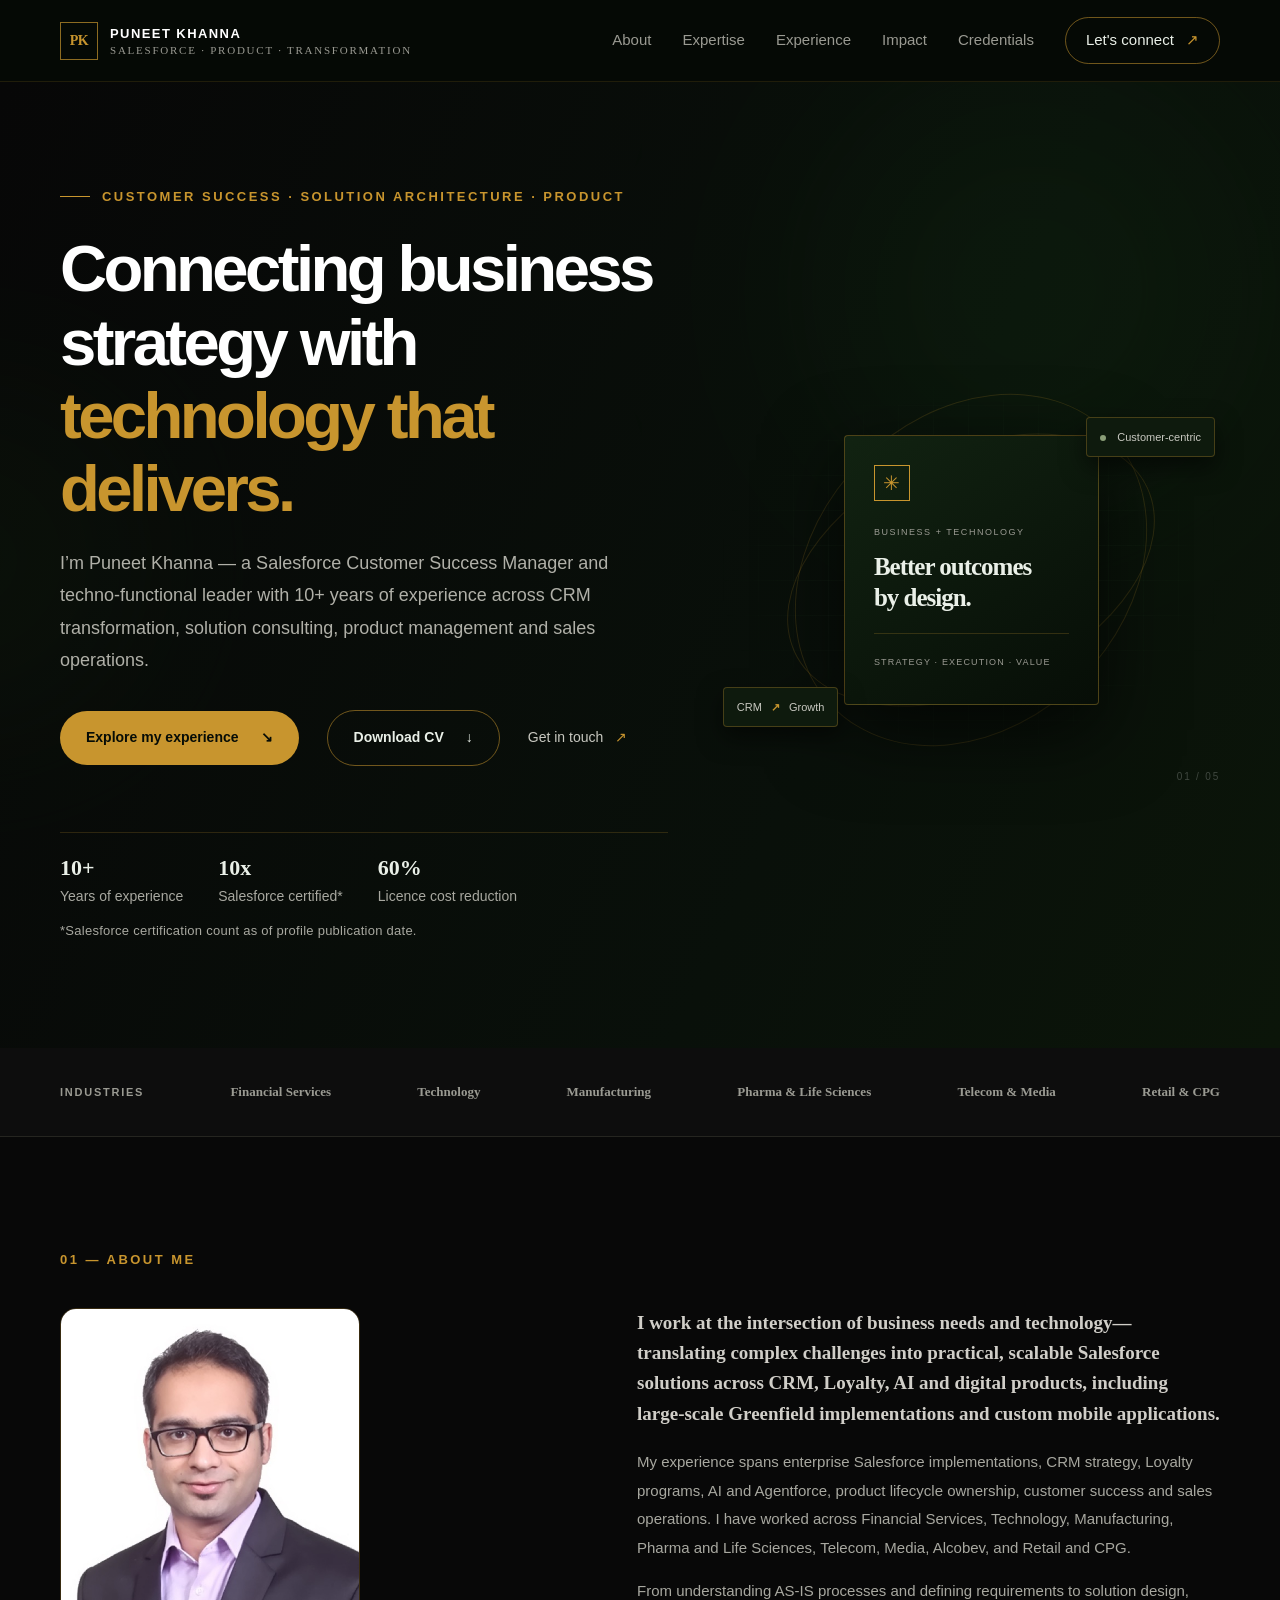
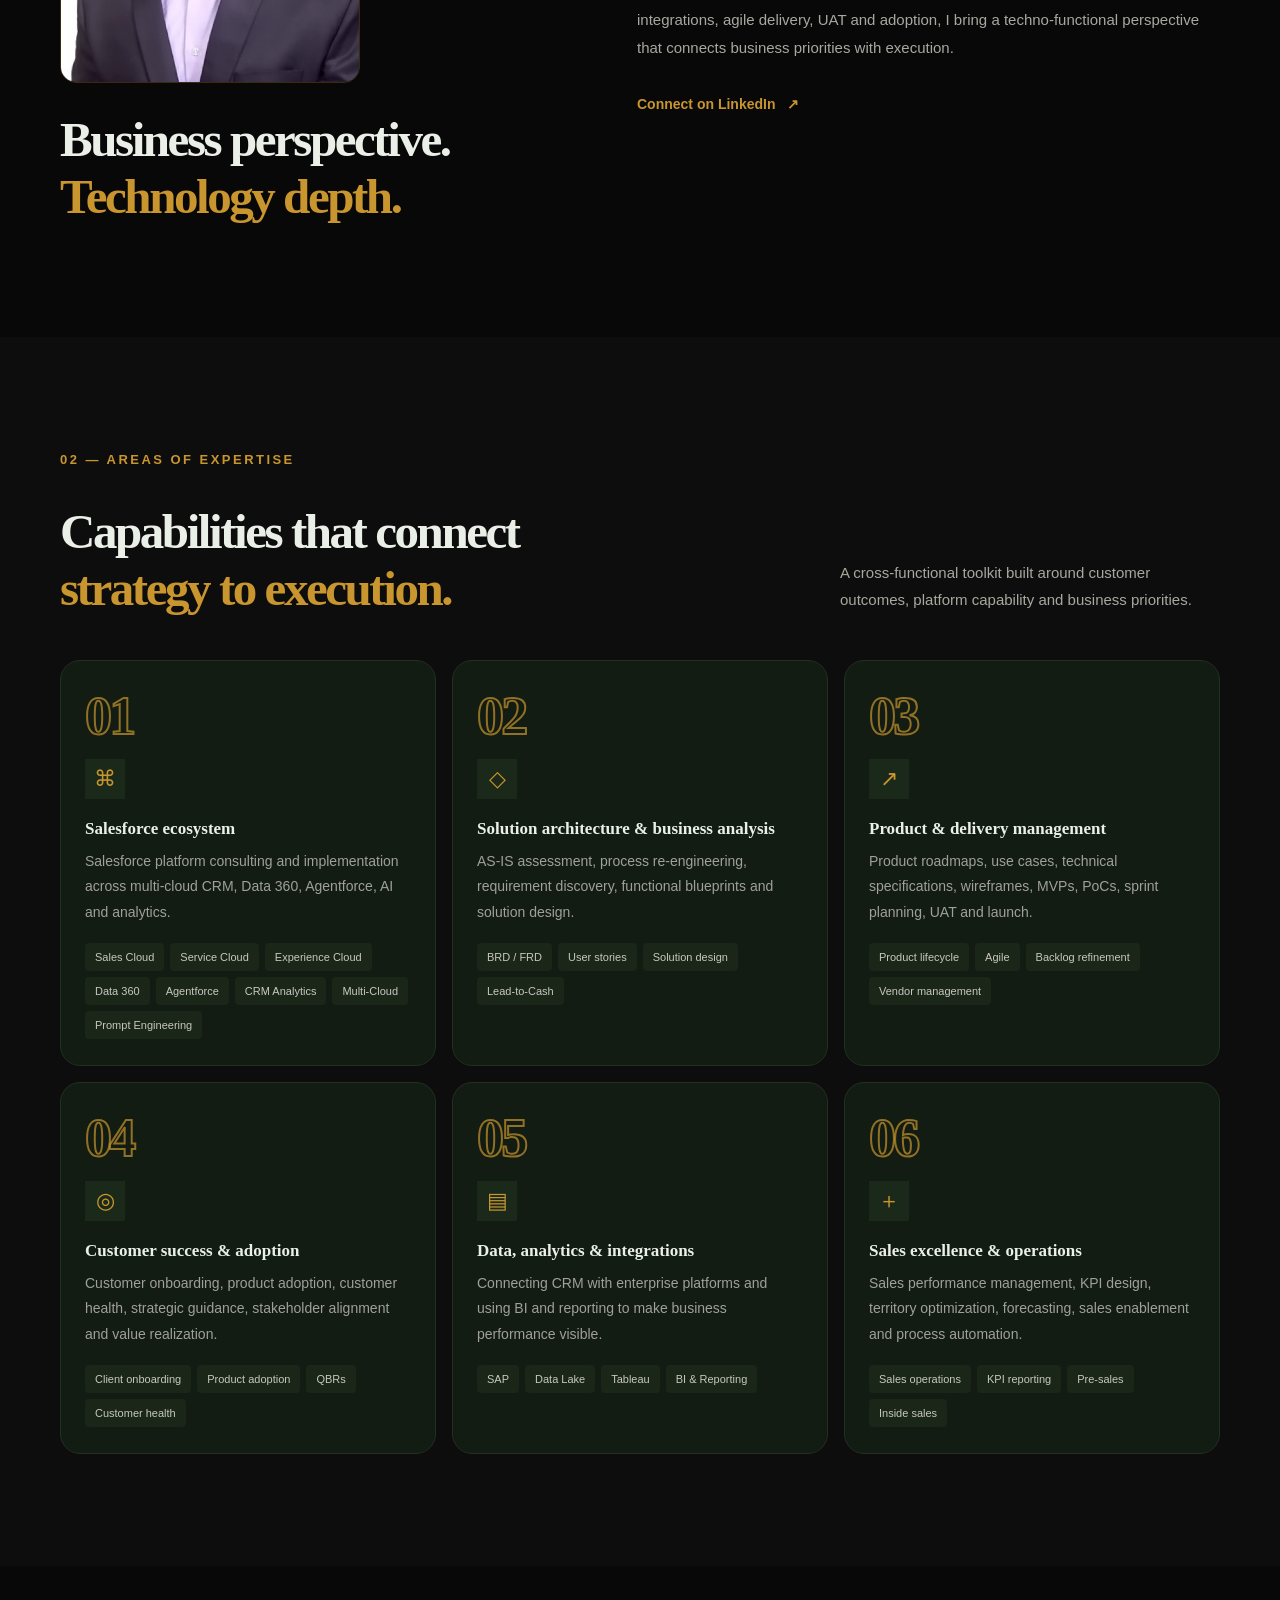
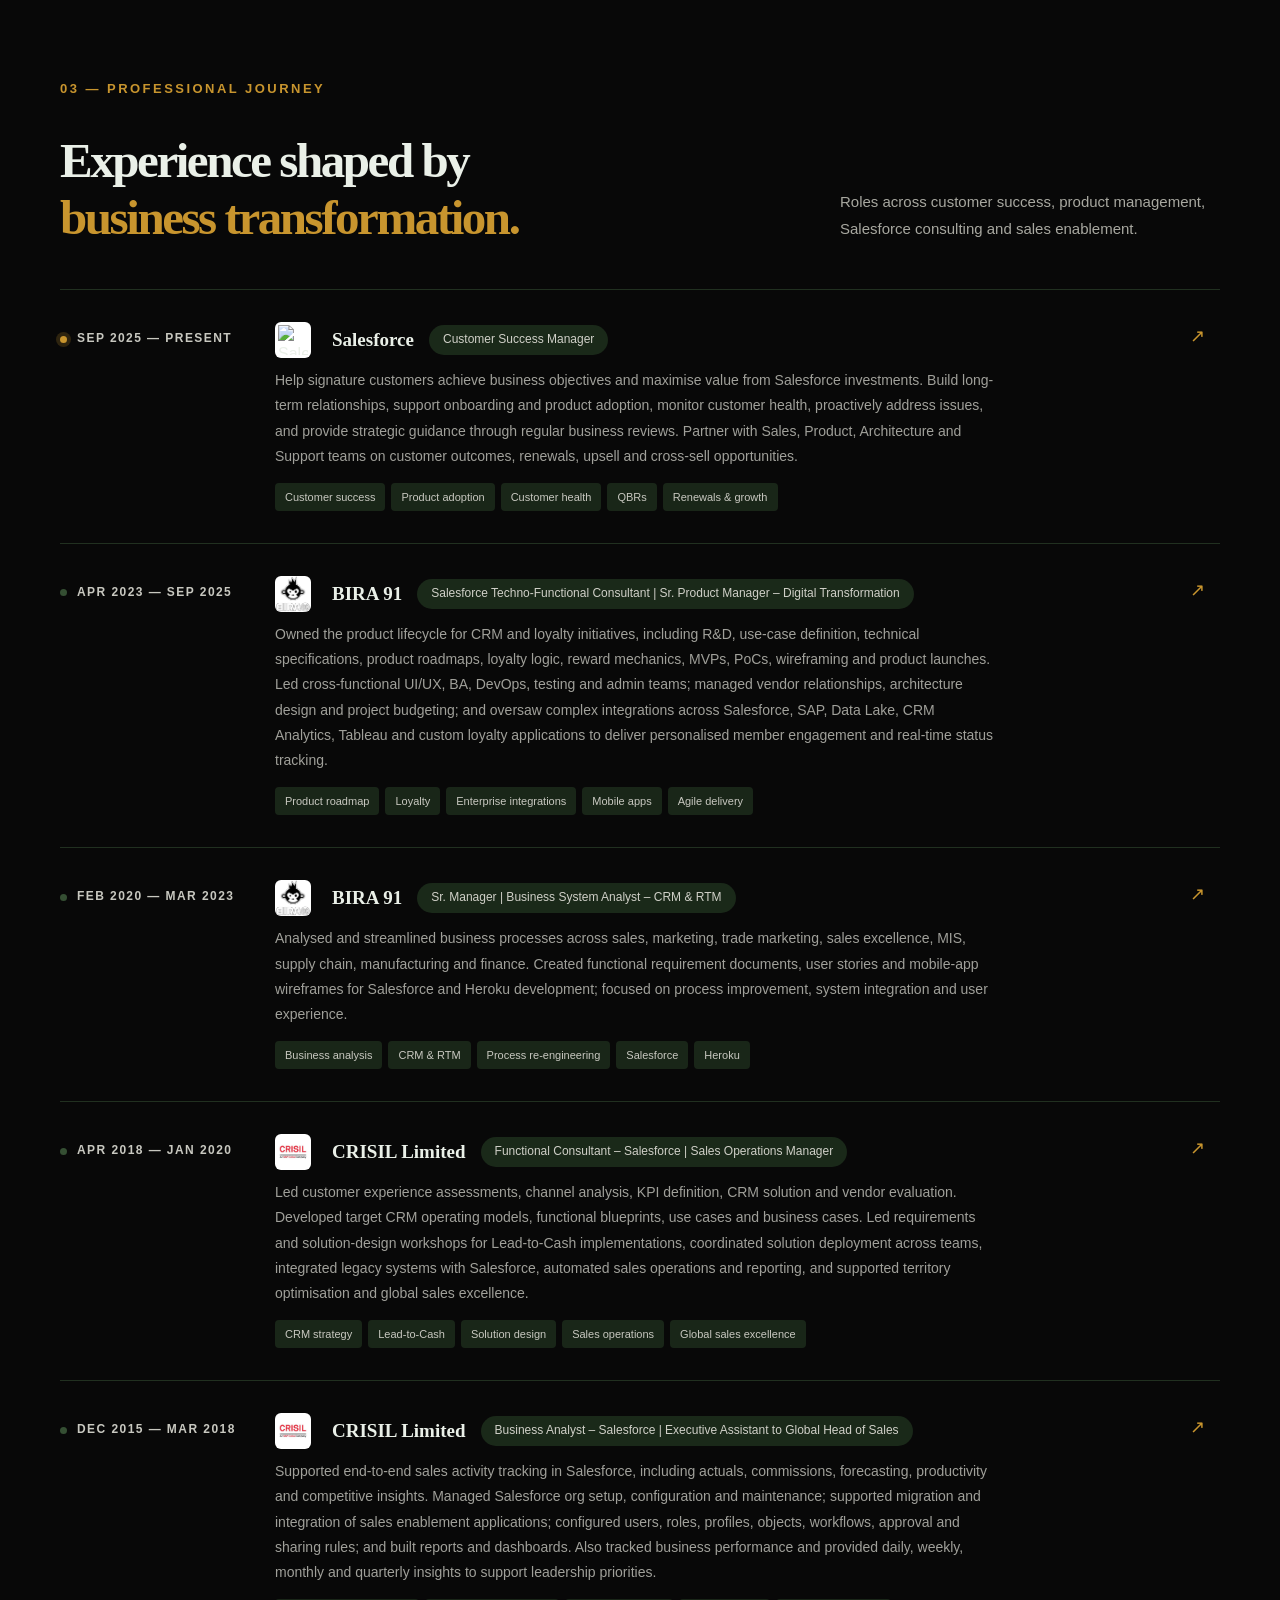
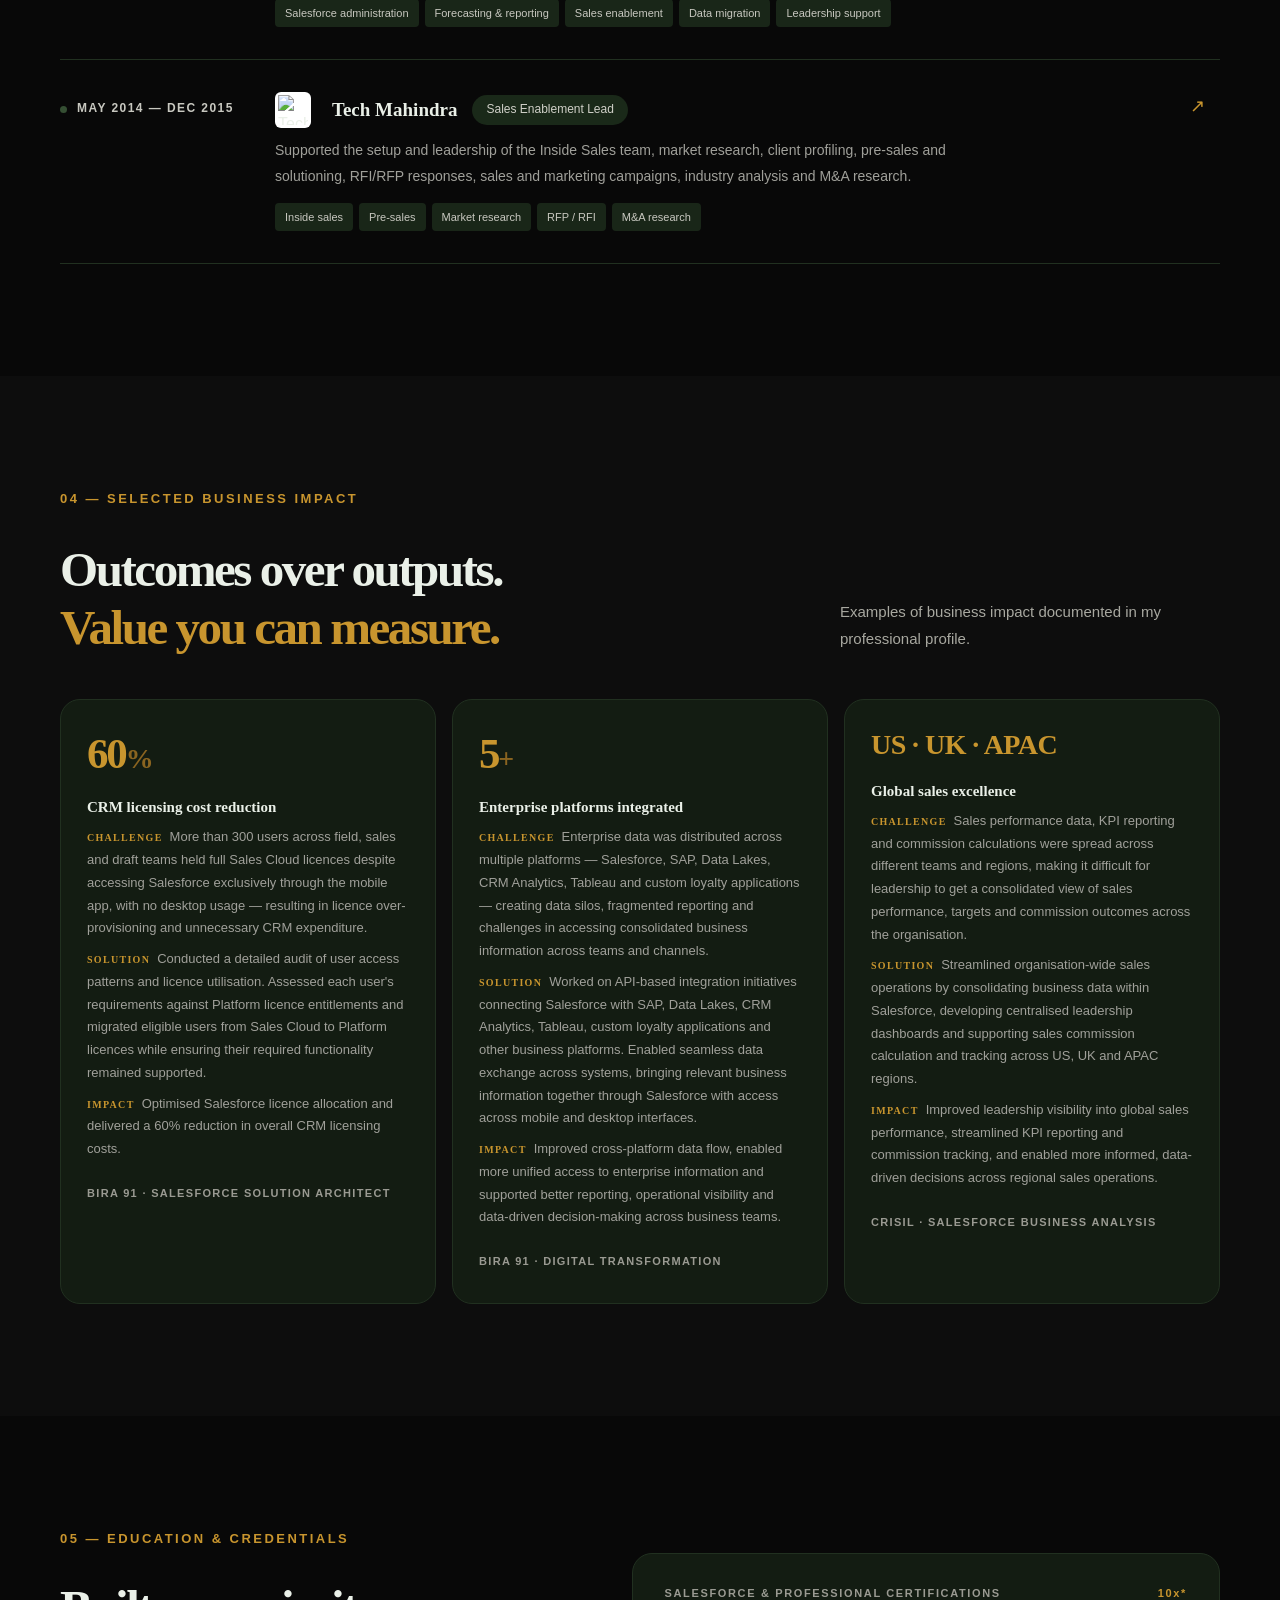
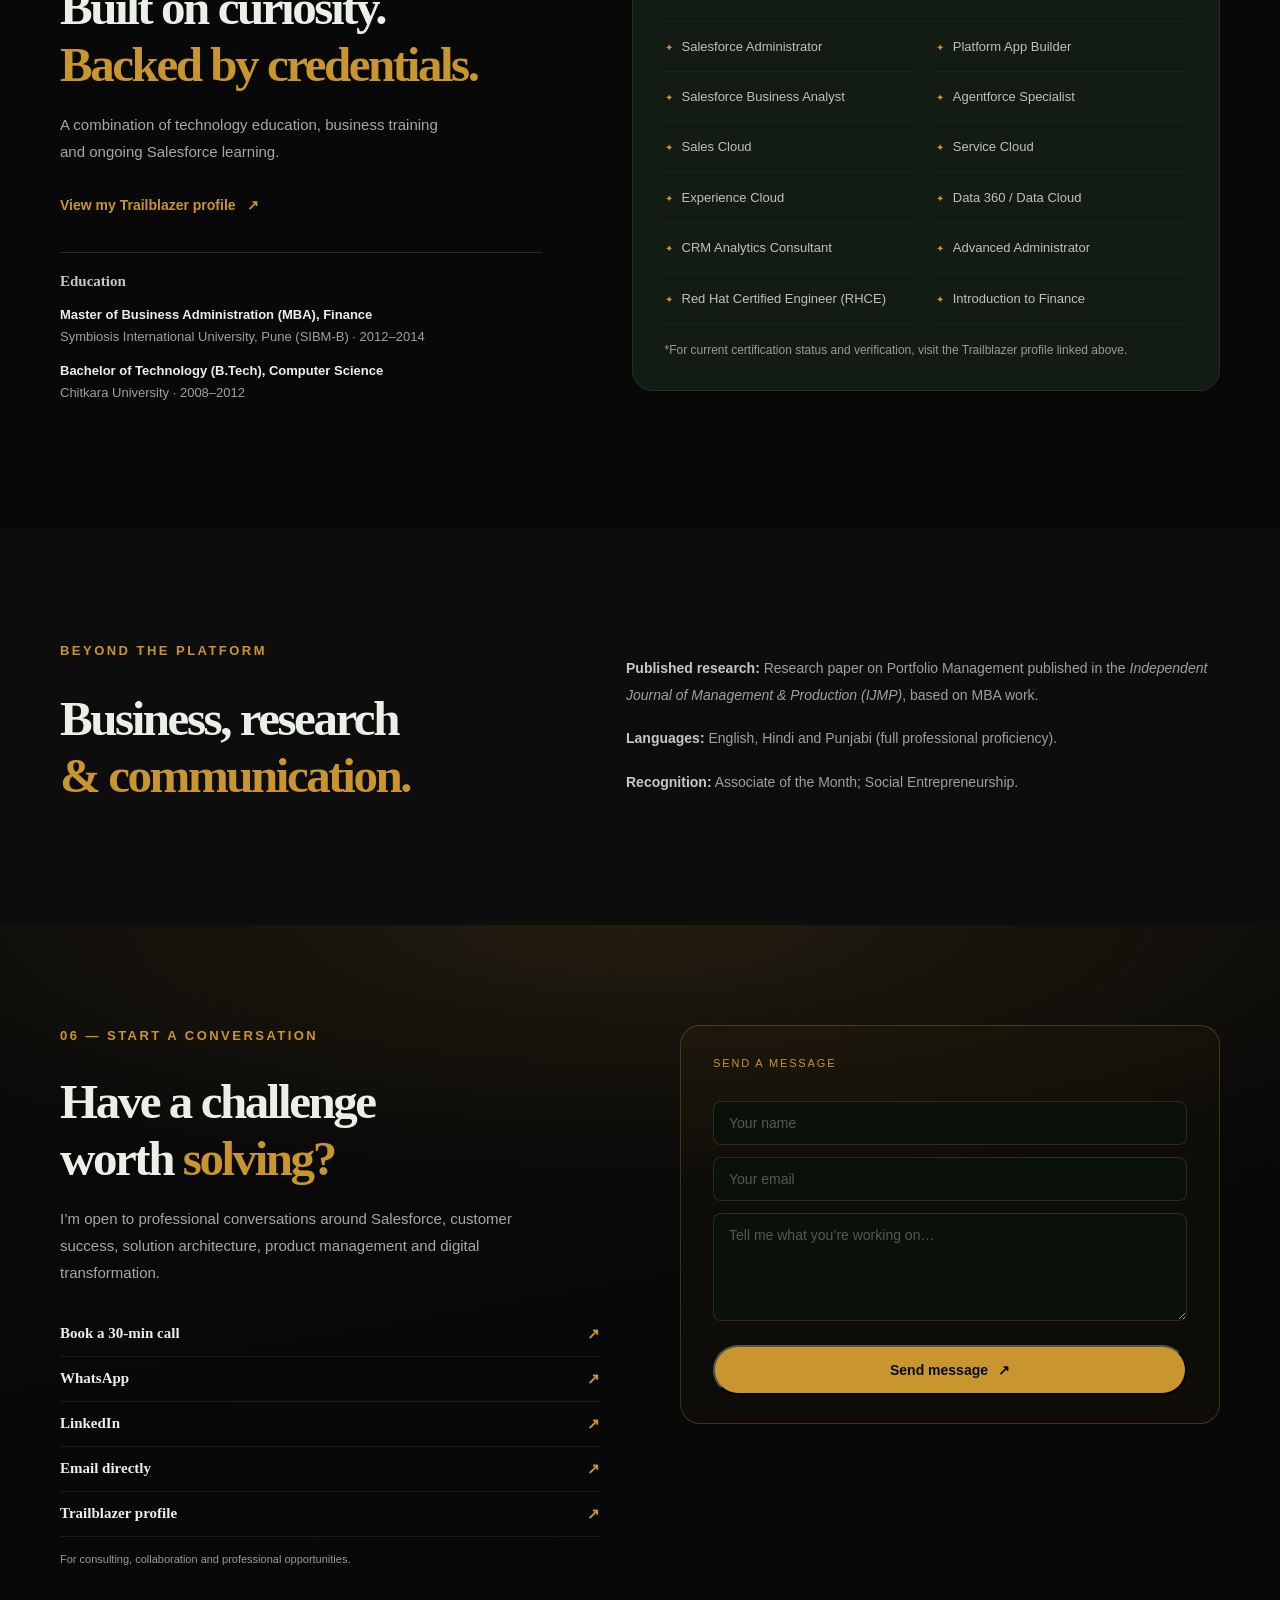
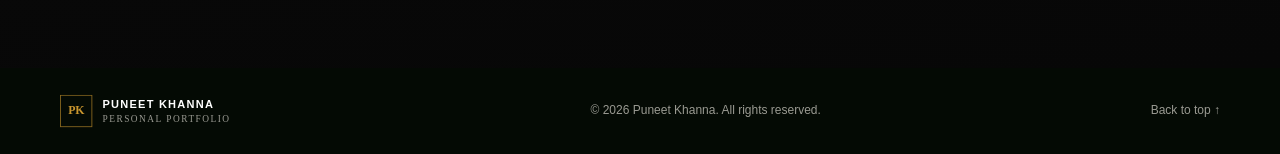
==== commit 0d8f8f9d: "Major improvements: animations, case studies, contact, logos, SEO - Animated hero entrance (staggere" ====
--- a/index.html
+++ b/index.html
@@ -14,12 +14,18 @@
   <meta name="twitter:card" content="summary">
   <meta name="twitter:title" content="Puneet Khanna | Salesforce, Product &amp; Digital Transformation">
   <meta name="twitter:description" content="Salesforce Customer Success Manager and techno-functional leader with 10+ years of experience across CRM transformation, solution consulting, product management and sales operations.">
-  <script type="application/ld+json">{"@context":"https://schema.org","@type":"Person","name":"Puneet Khanna","url":"https://puneetkhanna077.github.io/","jobTitle":"Customer Success Manager","worksFor":{"@type":"Organization","name":"Salesforce"},"alumniOf":[{"@type":"CollegeOrUniversity","name":"Symbiosis Institute of Business Management"},{"@type":"CollegeOrUniversity","name":"Chitkara University"}],"sameAs":["https://www.linkedin.com/in/iampuneetkhanna/","https://www.salesforce.com/trailblazer/puneetkhanna"],"description":"Salesforce Customer Success Manager and techno-functional leader with 10+ years of experience across CRM transformation, solution consulting, product management and sales operations."}</script>
+  <meta property="og:image" content="https://puneetkhanna077.github.io/og-image.svg">
+  <meta property="og:image:width" content="1200">
+  <meta property="og:image:height" content="630">
+  <meta name="twitter:image" content="https://puneetkhanna077.github.io/og-image.svg">
+  <meta name="twitter:card" content="summary_large_image">
+  <script type="application/ld+json">{"@context":"https://schema.org","@type":"Person","name":"Puneet Khanna","url":"https://puneetkhanna077.github.io/","jobTitle":"Customer Success Manager","worksFor":{"@type":"Organization","name":"Salesforce"},"alumniOf":[{"@type":"CollegeOrUniversity","name":"Symbiosis International University, Pune (SIBM-B)"},{"@type":"CollegeOrUniversity","name":"Chitkara University"}],"sameAs":["https://www.linkedin.com/in/iampuneetkhanna/","https://www.salesforce.com/trailblazer/puneetkhanna"],"description":"Salesforce Customer Success Manager and techno-functional leader with 10+ years of experience across CRM transformation, solution consulting, product management and sales operations."}</script>
   <title>Puneet Khanna | Salesforce, Product & Digital Transformation</title>
   <link rel="preconnect" href="https://fonts.googleapis.com"><link rel="preconnect" href="https://fonts.gstatic.com" crossorigin>
   <link href="https://fonts.googleapis.com/css2?family=DM+Sans:wght@400;500;600;700&family=Manrope:wght@400;500;600;700;800&display=swap" rel="stylesheet">
   <link rel="stylesheet" href="styles.css">
   <link rel="icon" type="image/svg+xml" href="favicon.svg">
+  <meta name="google-site-verification" content="_2MzpMd3kLLbWzH_ziJBiRTbKyQgFNN7NBMhcpZ7DJI">
   <script async src="https://www.googletagmanager.com/gtag/js?id=G-R6V0WDBV6P"></script>
   <script>window.dataLayer=window.dataLayer||[];function gtag(){dataLayer.push(arguments)}gtag('js',new Date());gtag('config','G-R6V0WDBV6P');</script>
 </head>
@@ -37,7 +43,7 @@
         <h1>Connecting business strategy with <span>technology that delivers.</span></h1>
         <p class="hero-lede">I’m Puneet Khanna — a Salesforce Customer Success Manager and techno-functional leader with 10+ years of experience across CRM transformation, solution consulting, product management and sales operations.</p>
         <div class="hero-actions"><a class="button button-primary" href="#experience">Explore my experience <span>↘</span></a><a class="button button-outline" href="Puneet_Khanna_CV.pdf" download>Download CV <span>↓</span></a><a class="text-link" href="#contact">Get in touch <span>↗</span></a></div>
-        <div class="hero-proof"><div><strong>10+</strong><span>Years of experience</span></div><div><strong>10x</strong><span>Salesforce certified*</span></div><div><strong>60%</strong><span>Licence cost reduction</span></div></div>
+        <div class="hero-proof"><div><strong data-count="10" data-suffix="+">10+</strong><span>Years of experience</span></div><div><strong data-count="10" data-suffix="x">10x</strong><span>Salesforce certified*</span></div><div><strong data-count="60" data-suffix="%">60%</strong><span>Licence cost reduction</span></div></div>
         <p class="hero-note">*Salesforce certification count as of profile publication date.</p>
       </div>
       <div class="hero-visual" aria-label="Abstract digital transformation illustration"><div class="visual-grid"></div><div class="orbit orbit-a"></div><div class="orbit orbit-b"></div><div class="core-card"><div class="core-icon">✳</div><span class="core-label">BUSINESS + TECHNOLOGY</span><strong>Better outcomes<br>by design.</strong><div class="core-rule"></div><span class="core-foot">STRATEGY · EXECUTION · VALUE</span></div><div class="float-chip chip-top"><span class="chip-dot"></span> Customer-centric</div><div class="float-chip chip-bottom">CRM <b>↗</b> Growth</div><div class="visual-index">01 / 05</div></div>
@@ -46,7 +52,7 @@
 
     <section class="section section-wrap" id="about">
       <div class="section-kicker">01 — ABOUT ME</div>
-      <div class="about-grid"><div><img src="puneetk.jpg" alt="Puneet Khanna" class="about-photo"><h2>Business perspective.<br><span>Technology depth.</span></h2></div><div class="about-copy">
+      <div class="about-grid"><div><img src="puneetk.jpg" alt="Puneet Khanna" class="about-photo" loading="lazy"><h2>Business perspective.<br><span>Technology depth.</span></h2></div><div class="about-copy">
         <p class="large-copy">I work at the intersection of business needs and technology—translating complex challenges into practical, scalable Salesforce solutions across CRM, Loyalty, AI and digital products, including large-scale Greenfield implementations and custom mobile applications.</p>
         <p>My experience spans enterprise Salesforce implementations, CRM strategy, Loyalty programs, AI and Agentforce, product lifecycle ownership, customer success and sales operations. I have worked across Financial Services, Technology, Manufacturing, Pharma and Life Sciences, Telecom, Media, Alcobev, and Retail and CPG.</p>
         <p>From understanding AS-IS processes and defining requirements to solution design, integrations, agile delivery, UAT and adoption, I bring a techno-functional perspective that connects business priorities with execution.</p>
@@ -66,36 +72,36 @@
 
     <section class="section section-wrap" id="experience"><div class="section-kicker">03 — PROFESSIONAL JOURNEY</div><div class="section-heading"><h2>Experience shaped by<br><span>business transformation.</span></h2><p>Roles across customer success, product management, Salesforce consulting and sales enablement.</p></div>
       <div class="experience-list">
-        <article class="experience-item"><div class="experience-meta"><span class="exp-dot current"></span><span>SEP 2025 — PRESENT</span></div><div class="experience-main"><div class="exp-title-row"><h3>Salesforce</h3><span class="exp-type">Customer Success Manager</span></div><p>Help signature customers achieve business objectives and maximise value from Salesforce investments. Build long-term relationships, support onboarding and product adoption, monitor customer health, proactively address issues, and provide strategic guidance through regular business reviews. Partner with Sales, Product, Architecture and Support teams on customer outcomes, renewals, upsell and cross-sell opportunities.</p><div class="tag-list"><span>Customer success</span><span>Product adoption</span><span>Customer health</span><span>QBRs</span><span>Renewals & growth</span></div></div><div class="exp-arrow">↗</div></article>
+        <article class="experience-item"><div class="experience-meta"><span class="exp-dot current"></span><span>SEP 2025 — PRESENT</span></div><div class="experience-main"><div class="exp-title-row"><span class="co-mark"><img src="https://www.google.com/s2/favicons?domain=salesforce.com&sz=64" alt="Salesforce" width="20" height="20"></span><h3>Salesforce</h3><span class="exp-type">Customer Success Manager</span></div><p>Help signature customers achieve business objectives and maximise value from Salesforce investments. Build long-term relationships, support onboarding and product adoption, monitor customer health, proactively address issues, and provide strategic guidance through regular business reviews. Partner with Sales, Product, Architecture and Support teams on customer outcomes, renewals, upsell and cross-sell opportunities.</p><div class="tag-list"><span>Customer success</span><span>Product adoption</span><span>Customer health</span><span>QBRs</span><span>Renewals & growth</span></div></div><a class="exp-arrow" href="https://www.salesforce.com" target="_blank" rel="noreferrer">↗</a></article>
 
-        <article class="experience-item"><div class="experience-meta"><span class="exp-dot"></span><span>APR 2023 — SEP 2025</span></div><div class="experience-main"><div class="exp-title-row"><h3>BIRA 91</h3><span class="exp-type">Salesforce Techno-Functional Consultant | Sr. Product Manager – Digital Transformation</span></div><p>Owned the product lifecycle for CRM and loyalty initiatives, including R&D, use-case definition, technical specifications, product roadmaps, loyalty logic, reward mechanics, MVPs, PoCs, wireframing and product launches. Led cross-functional UI/UX, BA, DevOps, testing and admin teams; managed vendor relationships, architecture design and project budgeting; and oversaw complex integrations across Salesforce, SAP, Data Lake, CRM Analytics, Tableau and custom loyalty applications to deliver personalised member engagement and real-time status tracking.</p><div class="tag-list"><span>Product roadmap</span><span>Loyalty</span><span>Enterprise integrations</span><span>Mobile apps</span><span>Agile delivery</span></div></div><div class="exp-arrow">↗</div></article>
+        <article class="experience-item"><div class="experience-meta"><span class="exp-dot"></span><span>APR 2023 — SEP 2025</span></div><div class="experience-main"><div class="exp-title-row"><span class="co-mark co-mark--cover"><img src="bira91-logo.webp" alt="BIRA 91" width="36" height="36"></span><h3>BIRA 91</h3><span class="exp-type">Salesforce Techno-Functional Consultant | Sr. Product Manager – Digital Transformation</span></div><p>Owned the product lifecycle for CRM and loyalty initiatives, including R&D, use-case definition, technical specifications, product roadmaps, loyalty logic, reward mechanics, MVPs, PoCs, wireframing and product launches. Led cross-functional UI/UX, BA, DevOps, testing and admin teams; managed vendor relationships, architecture design and project budgeting; and oversaw complex integrations across Salesforce, SAP, Data Lake, CRM Analytics, Tableau and custom loyalty applications to deliver personalised member engagement and real-time status tracking.</p><div class="tag-list"><span>Product roadmap</span><span>Loyalty</span><span>Enterprise integrations</span><span>Mobile apps</span><span>Agile delivery</span></div></div><a class="exp-arrow" href="https://bira91.com" target="_blank" rel="noreferrer">↗</a></article>
 
-        <article class="experience-item"><div class="experience-meta"><span class="exp-dot"></span><span>FEB 2020 — MAR 2023</span></div><div class="experience-main"><div class="exp-title-row"><h3>BIRA 91</h3><span class="exp-type">Sr. Manager | Business System Analyst – CRM & RTM</span></div><p>Analysed and streamlined business processes across sales, marketing, trade marketing, sales excellence, MIS, supply chain, manufacturing and finance. Created functional requirement documents, user stories and mobile-app wireframes for Salesforce and Heroku development; focused on process improvement, system integration and user experience.</p><div class="tag-list"><span>Business analysis</span><span>CRM & RTM</span><span>Process re-engineering</span><span>Salesforce</span><span>Heroku</span></div></div><div class="exp-arrow">↗</div></article>
+        <article class="experience-item"><div class="experience-meta"><span class="exp-dot"></span><span>FEB 2020 — MAR 2023</span></div><div class="experience-main"><div class="exp-title-row"><span class="co-mark co-mark--cover"><img src="bira91-logo.webp" alt="BIRA 91" width="36" height="36"></span><h3>BIRA 91</h3><span class="exp-type">Sr. Manager | Business System Analyst – CRM & RTM</span></div><p>Analysed and streamlined business processes across sales, marketing, trade marketing, sales excellence, MIS, supply chain, manufacturing and finance. Created functional requirement documents, user stories and mobile-app wireframes for Salesforce and Heroku development; focused on process improvement, system integration and user experience.</p><div class="tag-list"><span>Business analysis</span><span>CRM & RTM</span><span>Process re-engineering</span><span>Salesforce</span><span>Heroku</span></div></div><a class="exp-arrow" href="https://bira91.com" target="_blank" rel="noreferrer">↗</a></article>
 
-        <article class="experience-item"><div class="experience-meta"><span class="exp-dot"></span><span>APR 2018 — JAN 2020</span></div><div class="experience-main"><div class="exp-title-row"><h3>CRISIL Limited</h3><span class="exp-type">Functional Consultant – Salesforce | Sales Operations Manager</span></div><p>Led customer experience assessments, channel analysis, KPI definition, CRM solution and vendor evaluation. Developed target CRM operating models, functional blueprints, use cases and business cases. Led requirements and solution-design workshops for Lead-to-Cash implementations, coordinated solution deployment across teams, integrated legacy systems with Salesforce, automated sales operations and reporting, and supported territory optimisation and global sales excellence.</p><div class="tag-list"><span>CRM strategy</span><span>Lead-to-Cash</span><span>Solution design</span><span>Sales operations</span><span>Global sales excellence</span></div></div><div class="exp-arrow">↗</div></article>
+        <article class="experience-item"><div class="experience-meta"><span class="exp-dot"></span><span>APR 2018 — JAN 2020</span></div><div class="experience-main"><div class="exp-title-row"><span class="co-mark"><img src="crisil-logo.jpg" alt="CRISIL" width="20" height="20"></span><h3>CRISIL Limited</h3><span class="exp-type">Functional Consultant – Salesforce | Sales Operations Manager</span></div><p>Led customer experience assessments, channel analysis, KPI definition, CRM solution and vendor evaluation. Developed target CRM operating models, functional blueprints, use cases and business cases. Led requirements and solution-design workshops for Lead-to-Cash implementations, coordinated solution deployment across teams, integrated legacy systems with Salesforce, automated sales operations and reporting, and supported territory optimisation and global sales excellence.</p><div class="tag-list"><span>CRM strategy</span><span>Lead-to-Cash</span><span>Solution design</span><span>Sales operations</span><span>Global sales excellence</span></div></div><a class="exp-arrow" href="https://www.crisil.com" target="_blank" rel="noreferrer">↗</a></article>
 
-        <article class="experience-item"><div class="experience-meta"><span class="exp-dot"></span><span>DEC 2015 — MAR 2018</span></div><div class="experience-main"><div class="exp-title-row"><h3>CRISIL Limited</h3><span class="exp-type">Business Analyst – Salesforce | Executive Assistant to Global Head of Sales</span></div><p>Supported end-to-end sales activity tracking in Salesforce, including actuals, commissions, forecasting, productivity and competitive insights. Managed Salesforce org setup, configuration and maintenance; supported migration and integration of sales enablement applications; configured users, roles, profiles, objects, workflows, approval and sharing rules; and built reports and dashboards. Also tracked business performance and provided daily, weekly, monthly and quarterly insights to support leadership priorities.</p><div class="tag-list"><span>Salesforce administration</span><span>Forecasting & reporting</span><span>Sales enablement</span><span>Data migration</span><span>Leadership support</span></div></div><div class="exp-arrow">↗</div></article>
+        <article class="experience-item"><div class="experience-meta"><span class="exp-dot"></span><span>DEC 2015 — MAR 2018</span></div><div class="experience-main"><div class="exp-title-row"><span class="co-mark"><img src="crisil-logo.jpg" alt="CRISIL" width="20" height="20"></span><h3>CRISIL Limited</h3><span class="exp-type">Business Analyst – Salesforce | Executive Assistant to Global Head of Sales</span></div><p>Supported end-to-end sales activity tracking in Salesforce, including actuals, commissions, forecasting, productivity and competitive insights. Managed Salesforce org setup, configuration and maintenance; supported migration and integration of sales enablement applications; configured users, roles, profiles, objects, workflows, approval and sharing rules; and built reports and dashboards. Also tracked business performance and provided daily, weekly, monthly and quarterly insights to support leadership priorities.</p><div class="tag-list"><span>Salesforce administration</span><span>Forecasting & reporting</span><span>Sales enablement</span><span>Data migration</span><span>Leadership support</span></div></div><a class="exp-arrow" href="https://www.crisil.com" target="_blank" rel="noreferrer">↗</a></article>
 
-        <article class="experience-item"><div class="experience-meta"><span class="exp-dot"></span><span>MAY 2014 — DEC 2015</span></div><div class="experience-main"><div class="exp-title-row"><h3>Tech Mahindra</h3><span class="exp-type">Sales Enablement Lead</span></div><p>Supported the setup and leadership of the Inside Sales team, market research, client profiling, pre-sales and solutioning, RFI/RFP responses, sales and marketing campaigns, industry analysis and M&A research.</p><div class="tag-list"><span>Inside sales</span><span>Pre-sales</span><span>Market research</span><span>RFP / RFI</span><span>M&A research</span></div></div><div class="exp-arrow">↗</div></article>
+        <article class="experience-item"><div class="experience-meta"><span class="exp-dot"></span><span>MAY 2014 — DEC 2015</span></div><div class="experience-main"><div class="exp-title-row"><span class="co-mark"><img src="https://www.google.com/s2/favicons?domain=techmahindra.com&sz=64" alt="Tech Mahindra" width="20" height="20"></span><h3>Tech Mahindra</h3><span class="exp-type">Sales Enablement Lead</span></div><p>Supported the setup and leadership of the Inside Sales team, market research, client profiling, pre-sales and solutioning, RFI/RFP responses, sales and marketing campaigns, industry analysis and M&A research.</p><div class="tag-list"><span>Inside sales</span><span>Pre-sales</span><span>Market research</span><span>RFP / RFI</span><span>M&A research</span></div></div><a class="exp-arrow" href="https://www.techmahindra.com" target="_blank" rel="noreferrer">↗</a></article>
       </div>
     </section>
 
     <section class="section section-muted" id="impact"><div class="section-wrap"><div class="section-kicker">04 — SELECTED BUSINESS IMPACT</div><div class="section-heading"><h2>Outcomes over outputs.<br><span>Value you can measure.</span></h2><p>Examples of business impact documented in my professional profile.</p></div>
       <div class="impact-grid">
-        <article class="impact-card"><div class="impact-number">60<span>%</span></div><h3>CRM & loyalty licence cost reduction</h3><p>Optimised user roles and platform access across CRM and loyalty platforms, reducing licence costs by 60%.</p><span class="impact-source">BIRA 91 · APR 2023–SEP 2025</span></article>
-        <article class="impact-card"><div class="impact-number">3<span>+</span></div><h3>Enterprise platforms connected</h3><p>Worked on complex integrations spanning Salesforce, SAP, Data Lake, CRM Analytics, Tableau and custom loyalty applications to unify member data and campaign insights.</p><span class="impact-source">BIRA 91 · DIGITAL TRANSFORMATION</span></article>
-        <article class="impact-card"><div class="impact-number" style="font-size:28px;letter-spacing:-.02em">US · UK · APAC</div><h3>Global sales excellence</h3><p>Supported sales strategy execution, KPI tracking and leadership reporting across US, UK and APAC regions.</p><span class="impact-source">CRISIL · SALESFORCE BUSINESS ANALYSIS</span></article>
+        <article class="impact-card"><div class="impact-number">60<span>%</span></div><h3>CRM licensing cost reduction</h3><div class="case-note"><p><span class="case-label">Challenge</span>More than 300 users across field, sales and draft teams held full Sales Cloud licences despite accessing Salesforce exclusively through the mobile app, with no desktop usage — resulting in licence over-provisioning and unnecessary CRM expenditure.</p><p><span class="case-label">Solution</span>Conducted a detailed audit of user access patterns and licence utilisation. Assessed each user's requirements against Platform licence entitlements and migrated eligible users from Sales Cloud to Platform licences while ensuring their required functionality remained supported.</p><p><span class="case-label">Impact</span>Optimised Salesforce licence allocation and delivered a 60% reduction in overall CRM licensing costs.</p></div><span class="impact-source">BIRA 91 · SALESFORCE SOLUTION ARCHITECT</span></article>
+        <article class="impact-card"><div class="impact-number">5<span>+</span></div><h3>Enterprise platforms integrated</h3><div class="case-note"><p><span class="case-label">Challenge</span>Enterprise data was distributed across multiple platforms — Salesforce, SAP, Data Lakes, CRM Analytics, Tableau and custom loyalty applications — creating data silos, fragmented reporting and challenges in accessing consolidated business information across teams and channels.</p><p><span class="case-label">Solution</span>Worked on API-based integration initiatives connecting Salesforce with SAP, Data Lakes, CRM Analytics, Tableau, custom loyalty applications and other business platforms. Enabled seamless data exchange across systems, bringing relevant business information together through Salesforce with access across mobile and desktop interfaces.</p><p><span class="case-label">Impact</span>Improved cross-platform data flow, enabled more unified access to enterprise information and supported better reporting, operational visibility and data-driven decision-making across business teams.</p></div><span class="impact-source">BIRA 91 · DIGITAL TRANSFORMATION</span></article>
+        <article class="impact-card"><div class="impact-number" style="font-size:28px;letter-spacing:-.02em">US · UK · APAC</div><h3>Global sales excellence</h3><div class="case-note"><p><span class="case-label">Challenge</span>Sales performance data, KPI reporting and commission calculations were spread across different teams and regions, making it difficult for leadership to get a consolidated view of sales performance, targets and commission outcomes across the organisation.</p><p><span class="case-label">Solution</span>Streamlined organisation-wide sales operations by consolidating business data within Salesforce, developing centralised leadership dashboards and supporting sales commission calculation and tracking across US, UK and APAC regions.</p><p><span class="case-label">Impact</span>Improved leadership visibility into global sales performance, streamlined KPI reporting and commission tracking, and enabled more informed, data-driven decisions across regional sales operations.</p></div><span class="impact-source">CRISIL · SALESFORCE BUSINESS ANALYSIS</span></article>
       </div>
 
     </div></section>
 
     <section class="section section-wrap" id="credentials"><div class="credentials-grid"><div><div class="section-kicker">05 — EDUCATION & CREDENTIALS</div><h2>Built on curiosity.<br><span>Backed by credentials.</span></h2><p class="credential-intro">A combination of technology education, business training and ongoing Salesforce learning.</p><a class="inline-link" href="https://www.salesforce.com/trailblazer/puneetkhanna" target="_blank" rel="noreferrer">View my Trailblazer profile <span>↗</span></a>
-        <div class="education-block"><h3>Education</h3><p><strong>MBA, Finance</strong><br>Symbiosis Institute of Business Management (SIBM), Bengaluru · 2012–2014</p><p><strong>B.Tech, Computer Science</strong><br>Chitkara University · 2008–2012</p></div>
+        <div class="education-block"><h3>Education</h3><p><strong>Master of Business Administration (MBA), Finance</strong><br>Symbiosis International University, Pune (SIBM-B) · 2012–2014</p><p><strong>Bachelor of Technology (B.Tech), Computer Science</strong><br>Chitkara University · 2008–2012</p></div>
       </div><div class="cert-panel"><div class="cert-heading"><span>SALESFORCE & PROFESSIONAL CERTIFICATIONS</span><span class="cert-count">10x*</span></div><div class="cert-list"><div>Salesforce Administrator</div><div>Platform App Builder</div><div>Salesforce Business Analyst</div><div>Agentforce Specialist</div><div>Sales Cloud</div><div>Service Cloud</div><div>Experience Cloud</div><div>Data 360 / Data Cloud</div><div>CRM Analytics Consultant</div><div>Advanced Administrator</div><div>Red Hat Certified Engineer (RHCE)</div><div>Introduction to Finance</div></div><p class="cert-footnote">*For current certification status and verification, visit the Trailblazer profile linked above.</p></div></div></section>
 
     <section class="section section-muted"><div class="section-wrap extras-grid"><div><div class="section-kicker">BEYOND THE PLATFORM</div><h2>Business, research<br><span>& communication.</span></h2></div><div class="extras-content"><p><strong>Published research:</strong> Research paper on Portfolio Management published in the <em>Independent Journal of Management &amp; Production (IJMP)</em>, based on MBA work.</p><p><strong>Languages:</strong> English, Hindi and Punjabi (full professional proficiency).</p><p><strong>Recognition:</strong> Associate of the Month; Social Entrepreneurship.</p></div></div></section>
 
-    <section class="contact-section" id="contact"><div class="section-wrap contact-inner"><div><div class="section-kicker">06 — START A CONVERSATION</div><h2>Have a challenge<br>worth <span>solving?</span></h2><p>I’m open to professional conversations around Salesforce, customer success, solution architecture, product management and digital transformation.</p><div class="contact-socials"><a href="https://www.linkedin.com/in/iampuneetkhanna/" target="_blank" rel="noreferrer">LinkedIn <span>↗</span></a><a href="mailto:puneet.khanna077@gmail.com">Email directly <span>↗</span></a><a href="https://www.salesforce.com/trailblazer/puneetkhanna" target="_blank" rel="noreferrer">Trailblazer profile <span>↗</span></a><p class="contact-small">For consulting, collaboration and professional opportunities.</p></div></div><div class="contact-card"><form class="contact-form" action="https://formspree.io/f/xzerjnab" method="POST"><span class="contact-label">SEND A MESSAGE</span><div class="form-group"><input type="text" name="name" placeholder="Your name" required></div><div class="form-group"><input type="email" name="email" placeholder="Your email" required></div><div class="form-group"><textarea name="message" placeholder="Tell me what you’re working on…" rows="4" required></textarea></div><button type="submit" class="button button-primary form-submit">Send message <span>↗</span></button><p class="form-status"></p></form></div></div></section>
+    <section class="contact-section" id="contact"><div class="section-wrap contact-inner"><div><div class="section-kicker">06 — START A CONVERSATION</div><h2>Have a challenge<br>worth <span>solving?</span></h2><p>I’m open to professional conversations around Salesforce, customer success, solution architecture, product management and digital transformation.</p><div class="contact-socials"><a href="https://calendly.com/puneet-khanna077/30min" target="_blank" rel="noreferrer">Book a 30-min call <span>↗</span></a><a href="https://wa.me/919560899724" target="_blank" rel="noreferrer">WhatsApp <span>↗</span></a><a href="https://www.linkedin.com/in/iampuneetkhanna/" target="_blank" rel="noreferrer">LinkedIn <span>↗</span></a><a href="mailto:puneet.khanna077@gmail.com" id="emailCopy" data-email="puneet.khanna077@gmail.com">Email directly <span>↗</span></a><a href="https://www.salesforce.com/trailblazer/puneetkhanna" target="_blank" rel="noreferrer">Trailblazer profile <span>↗</span></a><p class="contact-small">For consulting, collaboration and professional opportunities.</p></div></div><div class="contact-card"><form class="contact-form" action="https://formspree.io/f/xzerjnab" method="POST"><span class="contact-label">SEND A MESSAGE</span><div class="form-group"><input type="text" name="name" placeholder="Your name" required></div><div class="form-group"><input type="email" name="email" placeholder="Your email" required></div><div class="form-group"><textarea name="message" placeholder="Tell me what you’re working on…" rows="4" required></textarea></div><button type="submit" class="button button-primary form-submit">Send message <span>↗</span></button><p class="form-status"></p></form></div></div></section>
   </main>
   <footer class="footer"><div class="section-wrap footer-inner"><a class="brand footer-brand" href="#home"><span class="brand-mark">PK</span><span>PUNEET KHANNA<span class="brand-sub">PERSONAL PORTFOLIO</span></span></a><span>© <span id="year"></span> Puneet Khanna. All rights reserved.</span><a href="#home">Back to top ↑</a></div></footer>
   <button class="back-to-top" id="backToTop" aria-label="Back to top">↑</button>
--- a/styles.css
+++ b/styles.css
@@ -40,6 +40,9 @@
 .impact-card h3{font:700 15px 'Manrope';color:#eaf0e8;margin:0 0 10px}
 .impact-card p{font-size:13px;line-height:1.8;color:#a0a09a;margin:0 0 20px}
 .impact-source{font-size:11px;letter-spacing:.12em;color:#9a9a92;font-weight:700}
+.case-note{margin:0 0 18px}
+.case-note p{font-size:13px;line-height:1.75;color:#a0a09a;margin:0 0 8px}
+.case-label{display:inline-block;font:700 10px/1 'Manrope';letter-spacing:.13em;color:#c8952e;margin-right:7px;text-transform:uppercase}
 .education-block{margin-top:34px;border-top:1px solid #213020;padding-top:20px}
 .education-block h3{font:700 15px 'Manrope';margin:0 0 14px;color:#c8c8c0}
 .education-block p{font-size:13px;line-height:1.7;color:#a0a09a;margin:0 0 12px}
@@ -86,3 +89,26 @@
 .form-status{font-size:13px;line-height:1.6;margin:0;display:none}
 .form-status.success{color:#7aaa68;display:block}
 .form-status.error{color:#c87870;display:block}
+
+.co-mark{display:inline-flex;align-items:center;justify-content:center;width:36px;height:36px;border-radius:6px;background:#ffffff;padding:3px;flex-shrink:0;margin-right:6px;overflow:hidden}
+.co-mark img{width:30px;height:30px;object-fit:contain;display:block}.co-mark--cover img{width:36px;height:36px;object-fit:cover;object-position:center}
+
+.nav-links a.active{color:#c8952e}
+
+a.exp-arrow{text-decoration:none;transition:transform .2s,color .2s}
+a.exp-arrow:hover{transform:scale(1.3);color:#e0b050}
+
+@keyframes heroIn{from{opacity:0;transform:translateY(18px)}to{opacity:1;transform:none}}
+.hero-copy .eyebrow{animation:heroIn .6s ease .05s both}
+.hero-copy h1{animation:heroIn .65s ease .2s both}
+.hero-copy .hero-lede{animation:heroIn .6s ease .35s both}
+.hero-copy .hero-actions{animation:heroIn .6s ease .5s both}
+.hero-copy .hero-proof{animation:heroIn .6s ease .65s both}
+.hero-copy .hero-note{animation:heroIn .6s ease .78s both}
+@media(prefers-reduced-motion:reduce){.hero-copy *{animation:none!important;opacity:1!important}}
+
+.experience-item{transition:background .25s}
+.experience-item:hover{background:rgba(200,149,46,.03)}
+
+.toast{position:fixed;bottom:88px;left:50%;transform:translateX(-50%) translateY(8px);background:#131c12;border:1px solid rgba(200,149,46,.4);color:#eaf0e8;padding:11px 22px;border-radius:50px;font-size:13px;font-weight:600;opacity:0;transition:opacity .28s,transform .28s;z-index:50;white-space:nowrap;pointer-events:none}
+.toast.visible{opacity:1;transform:translateX(-50%) translateY(0)}
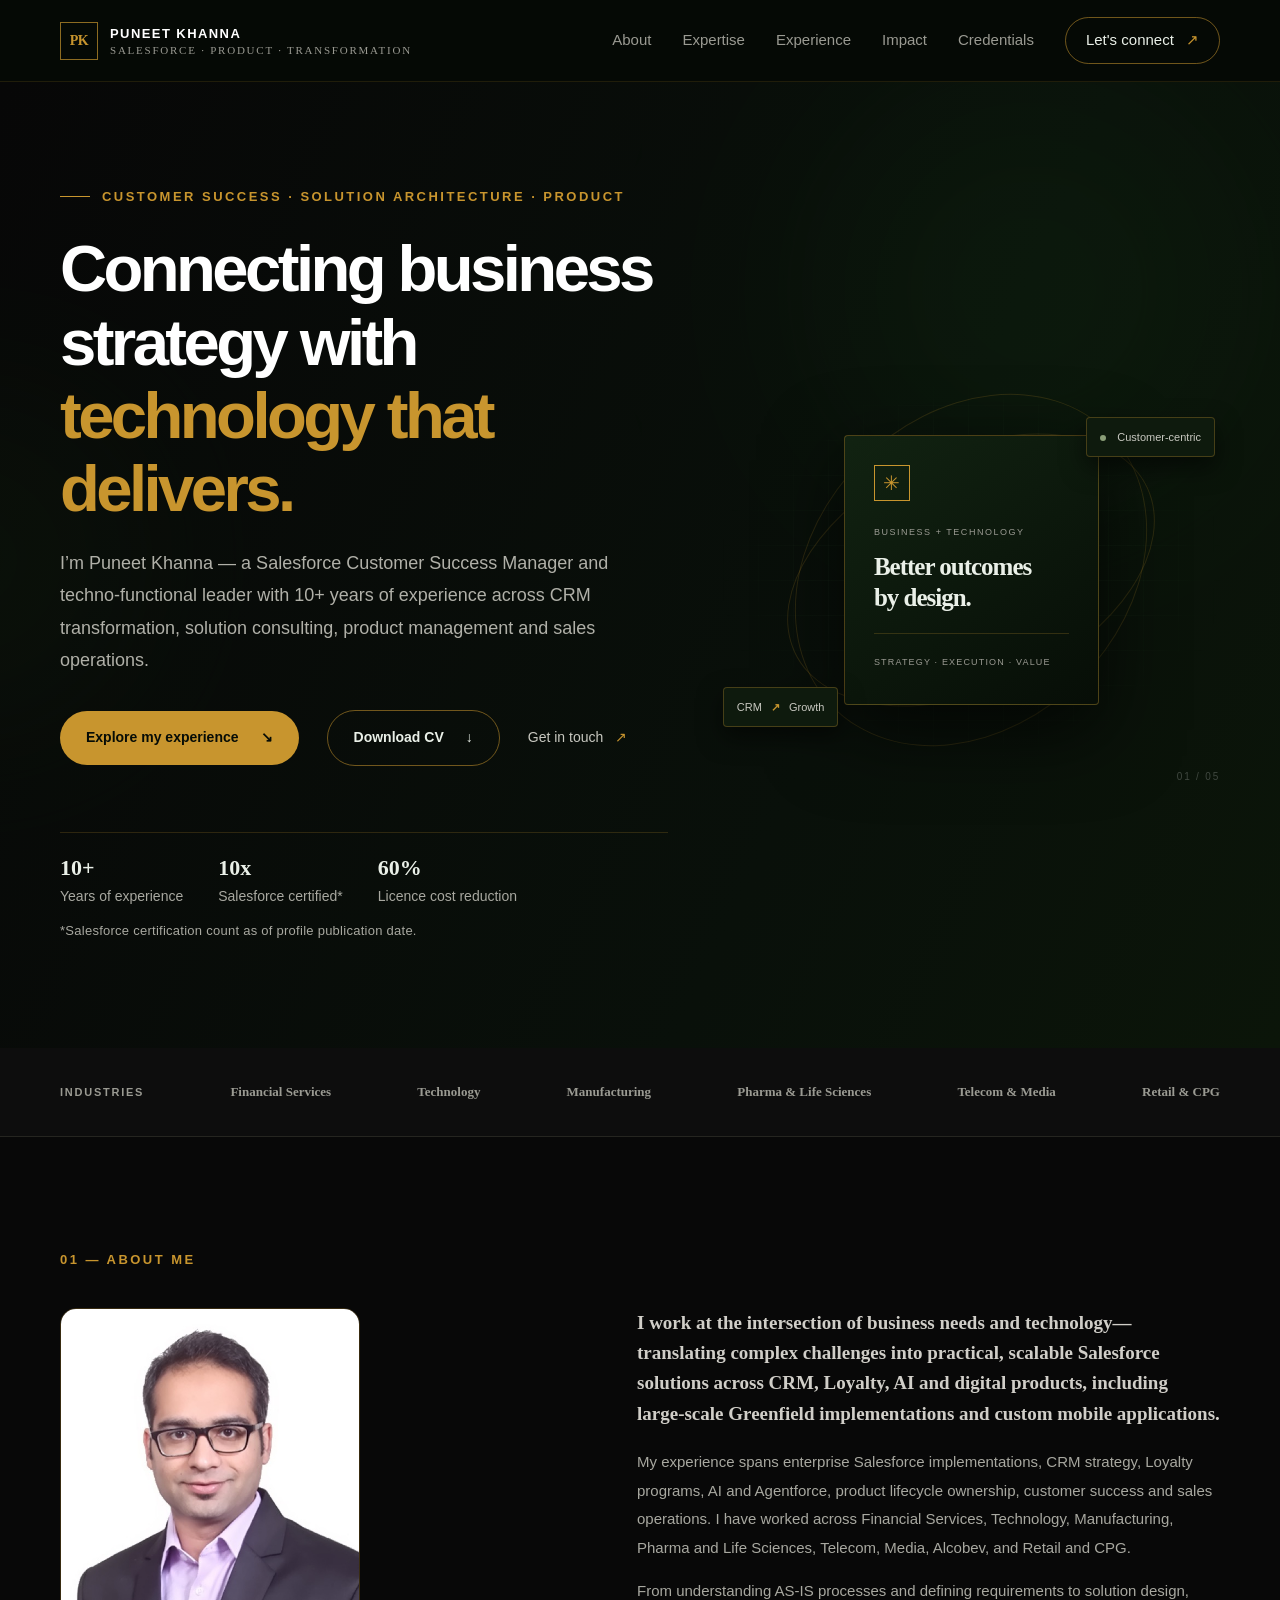
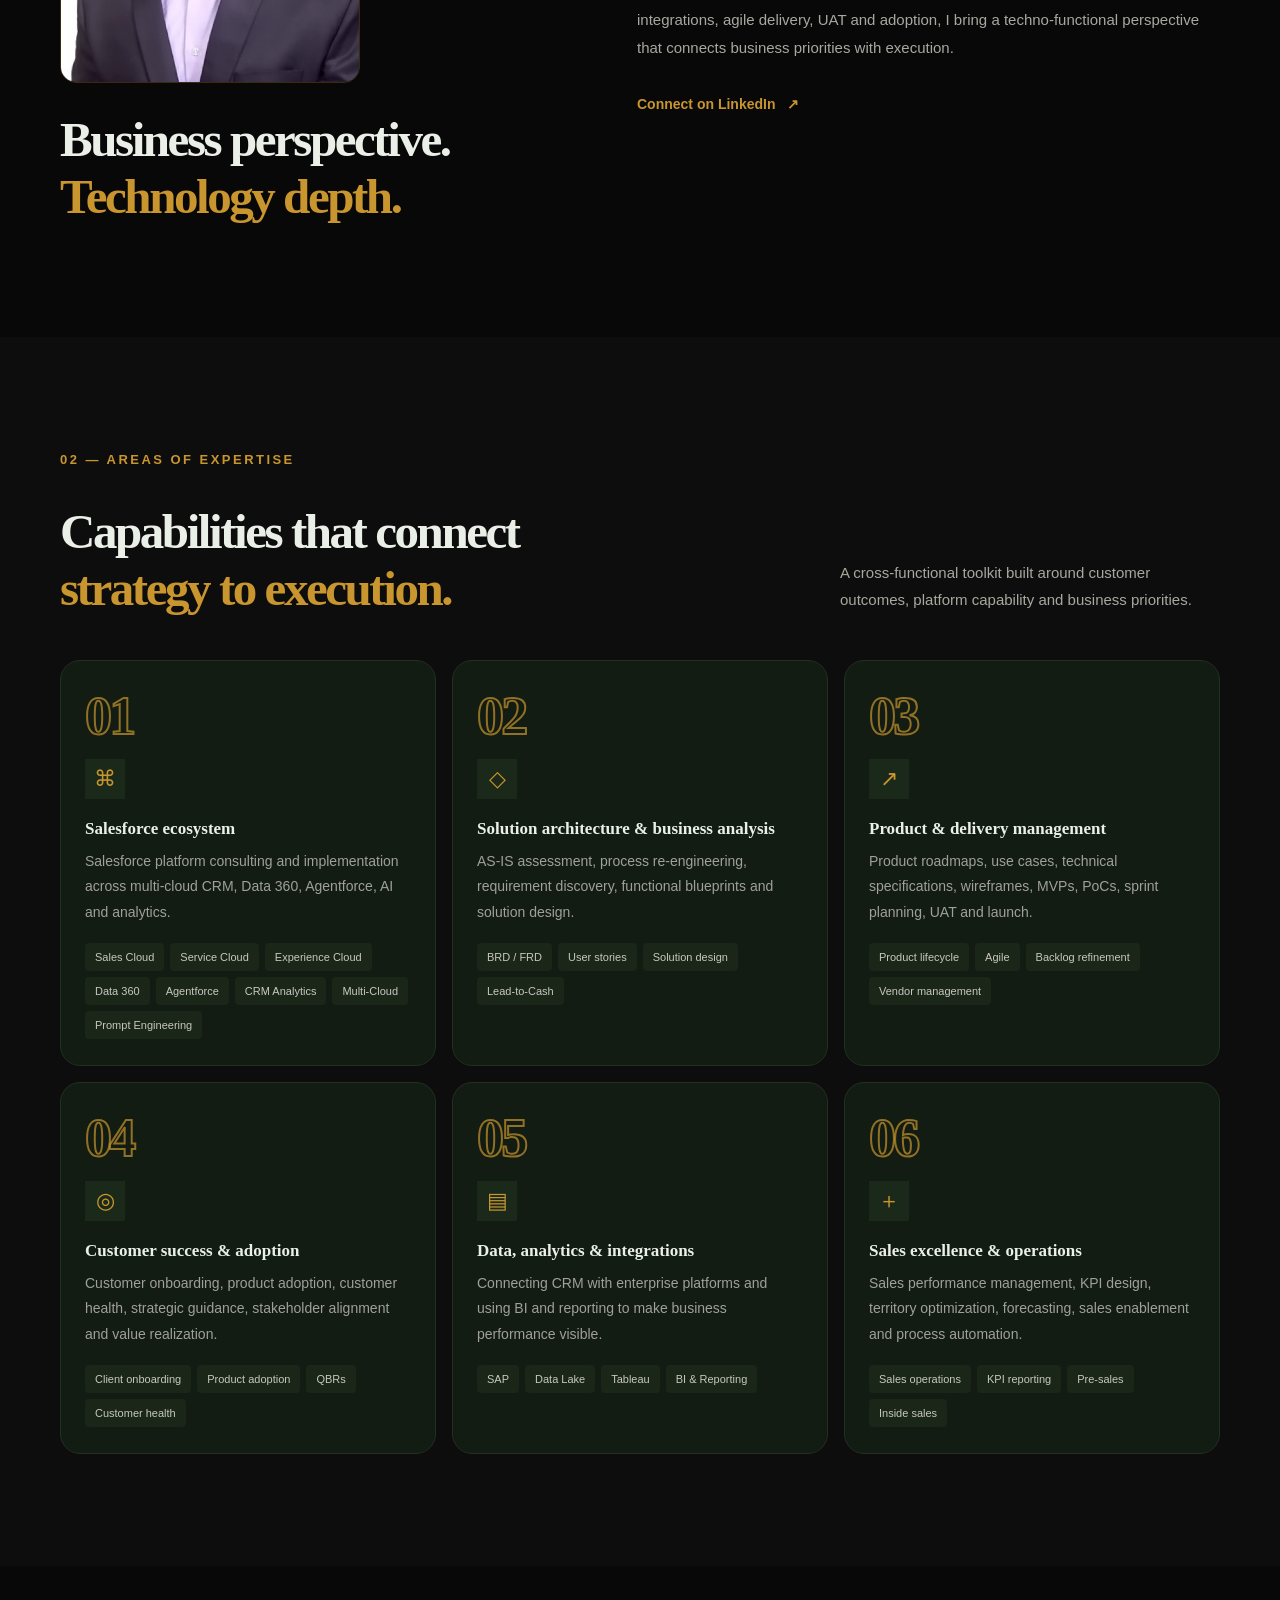
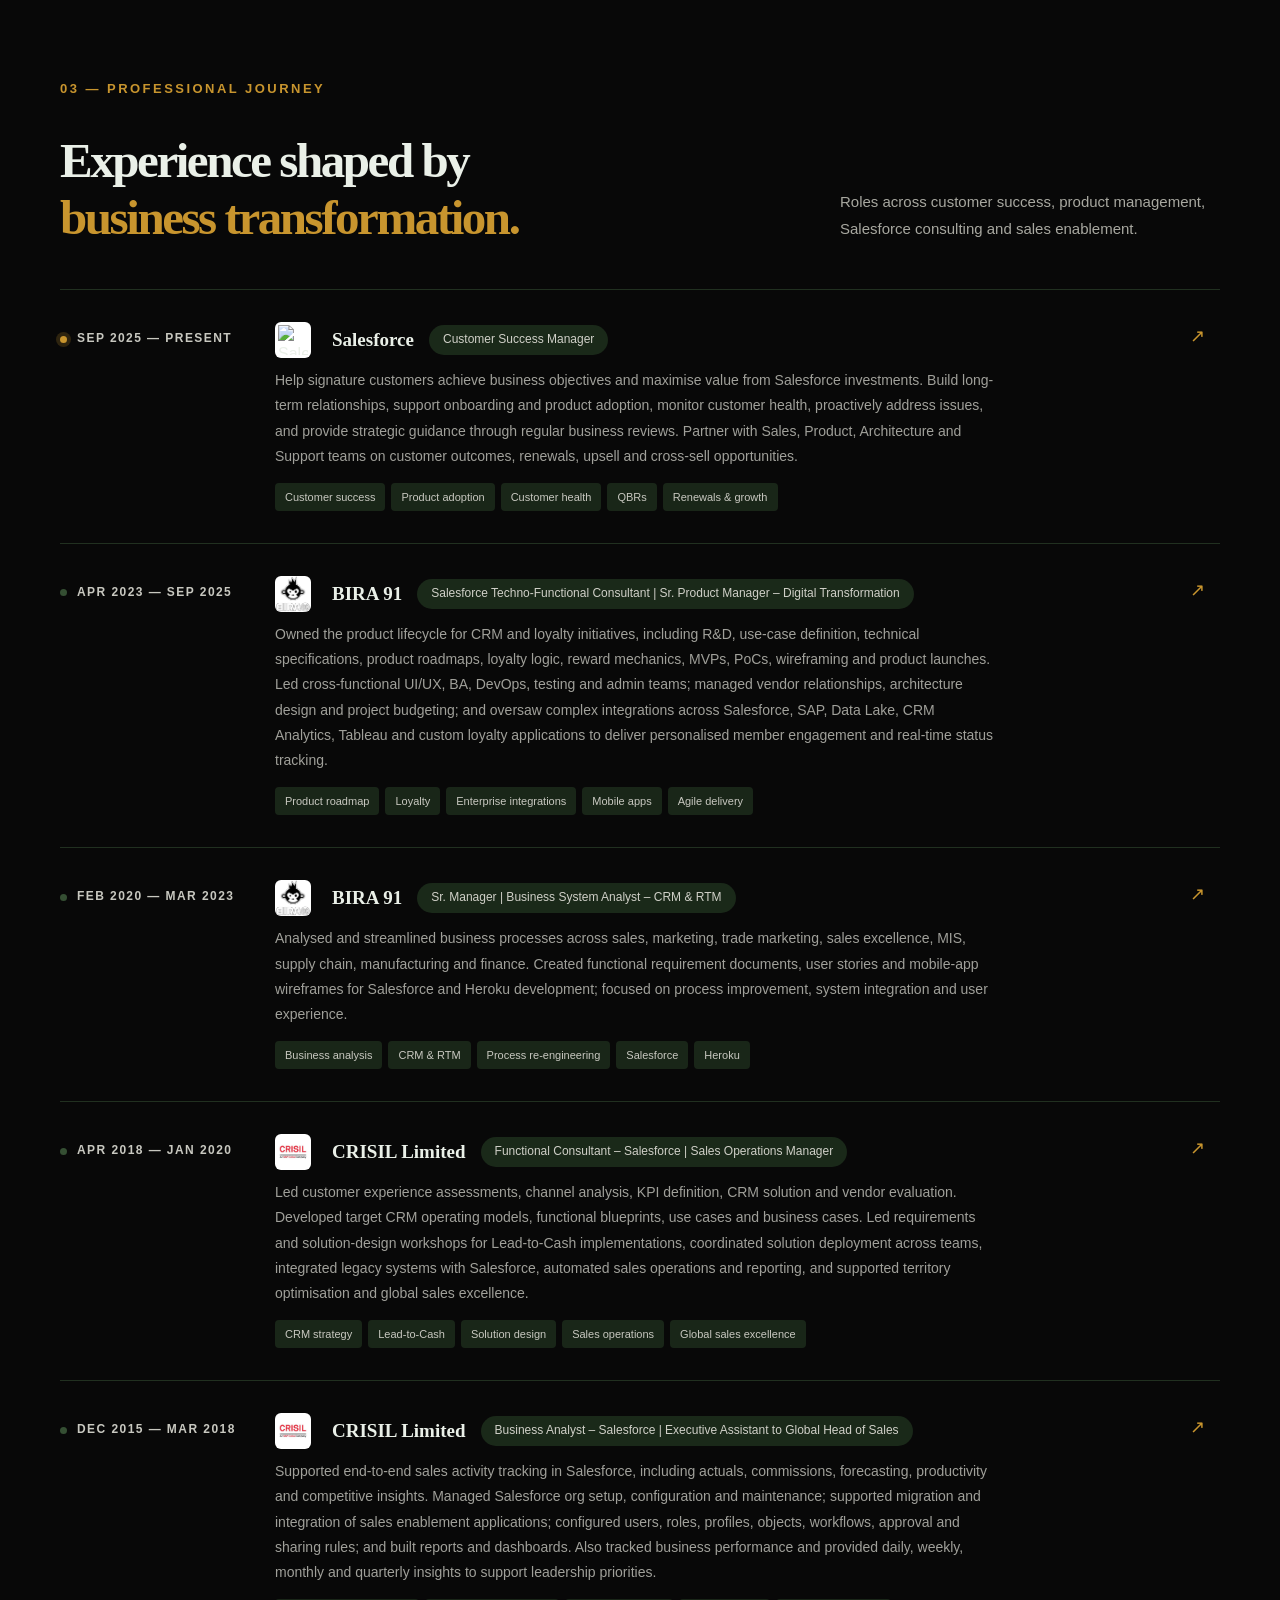
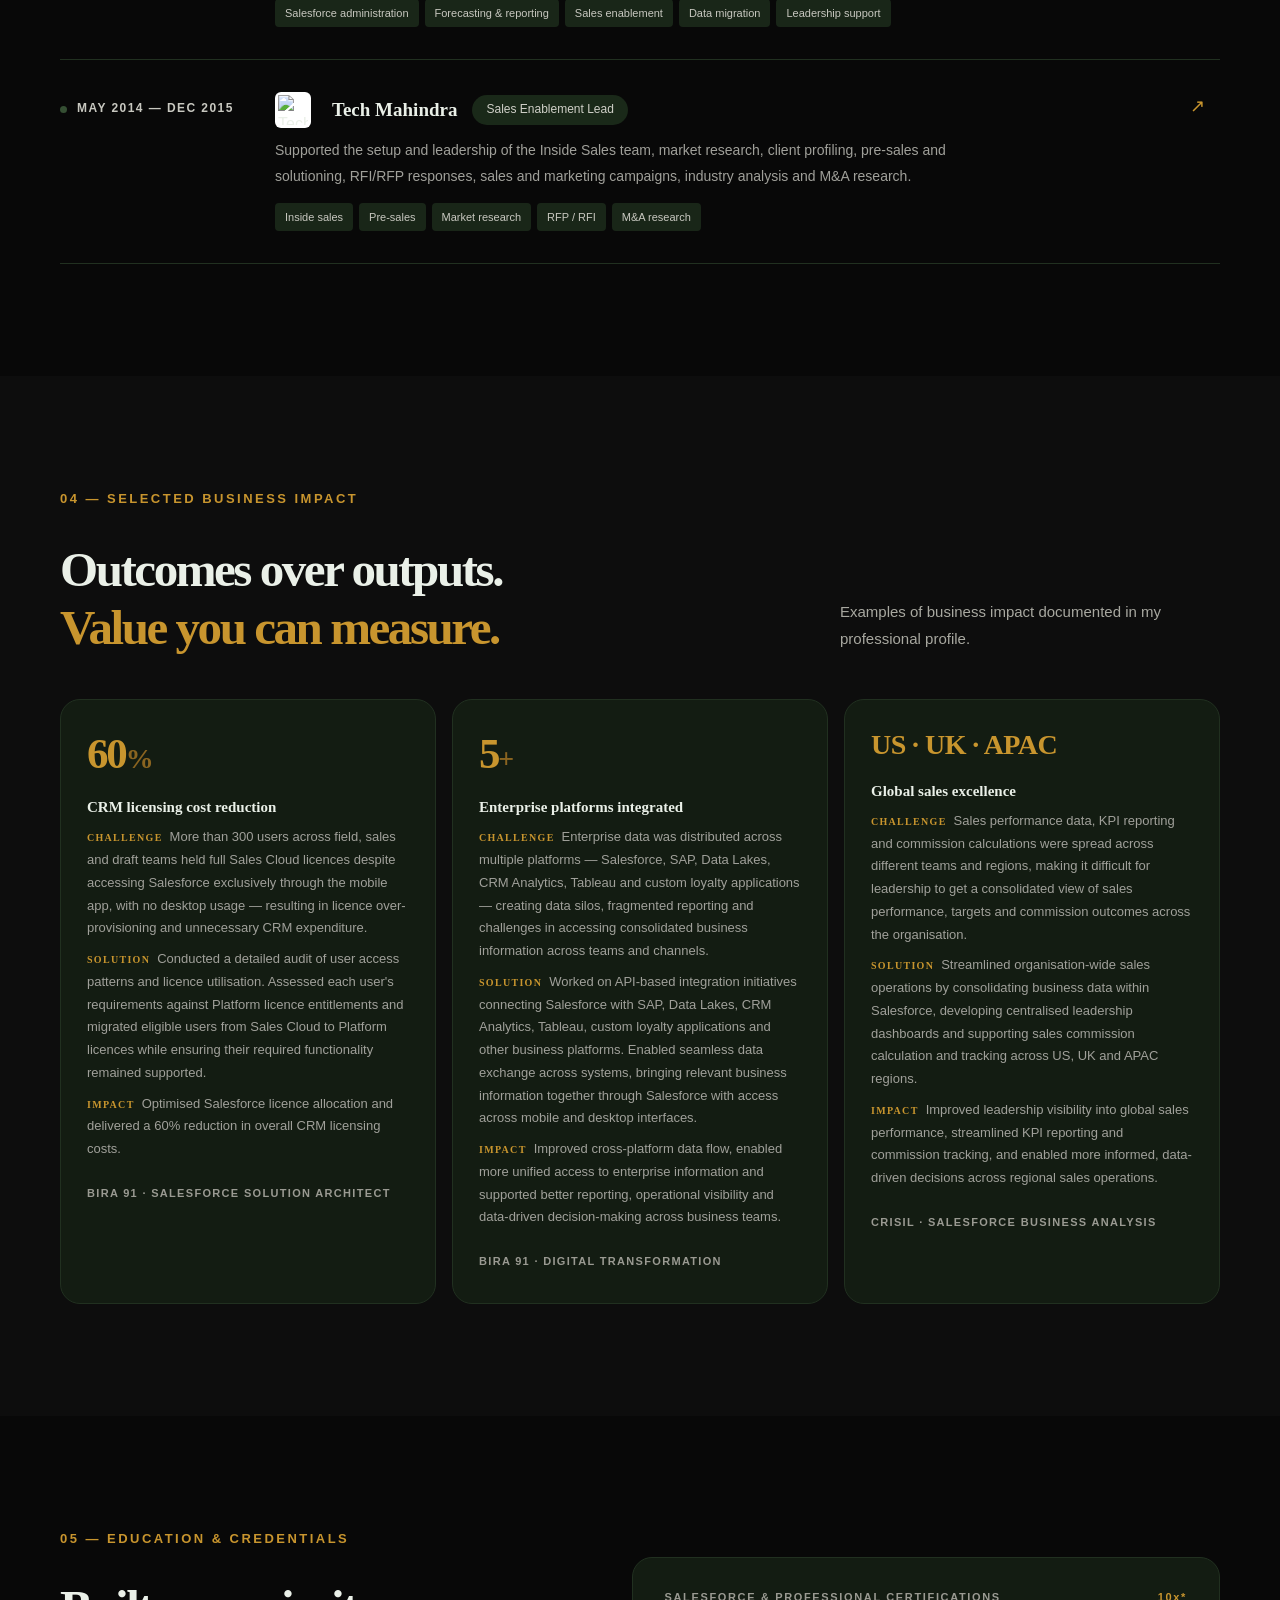
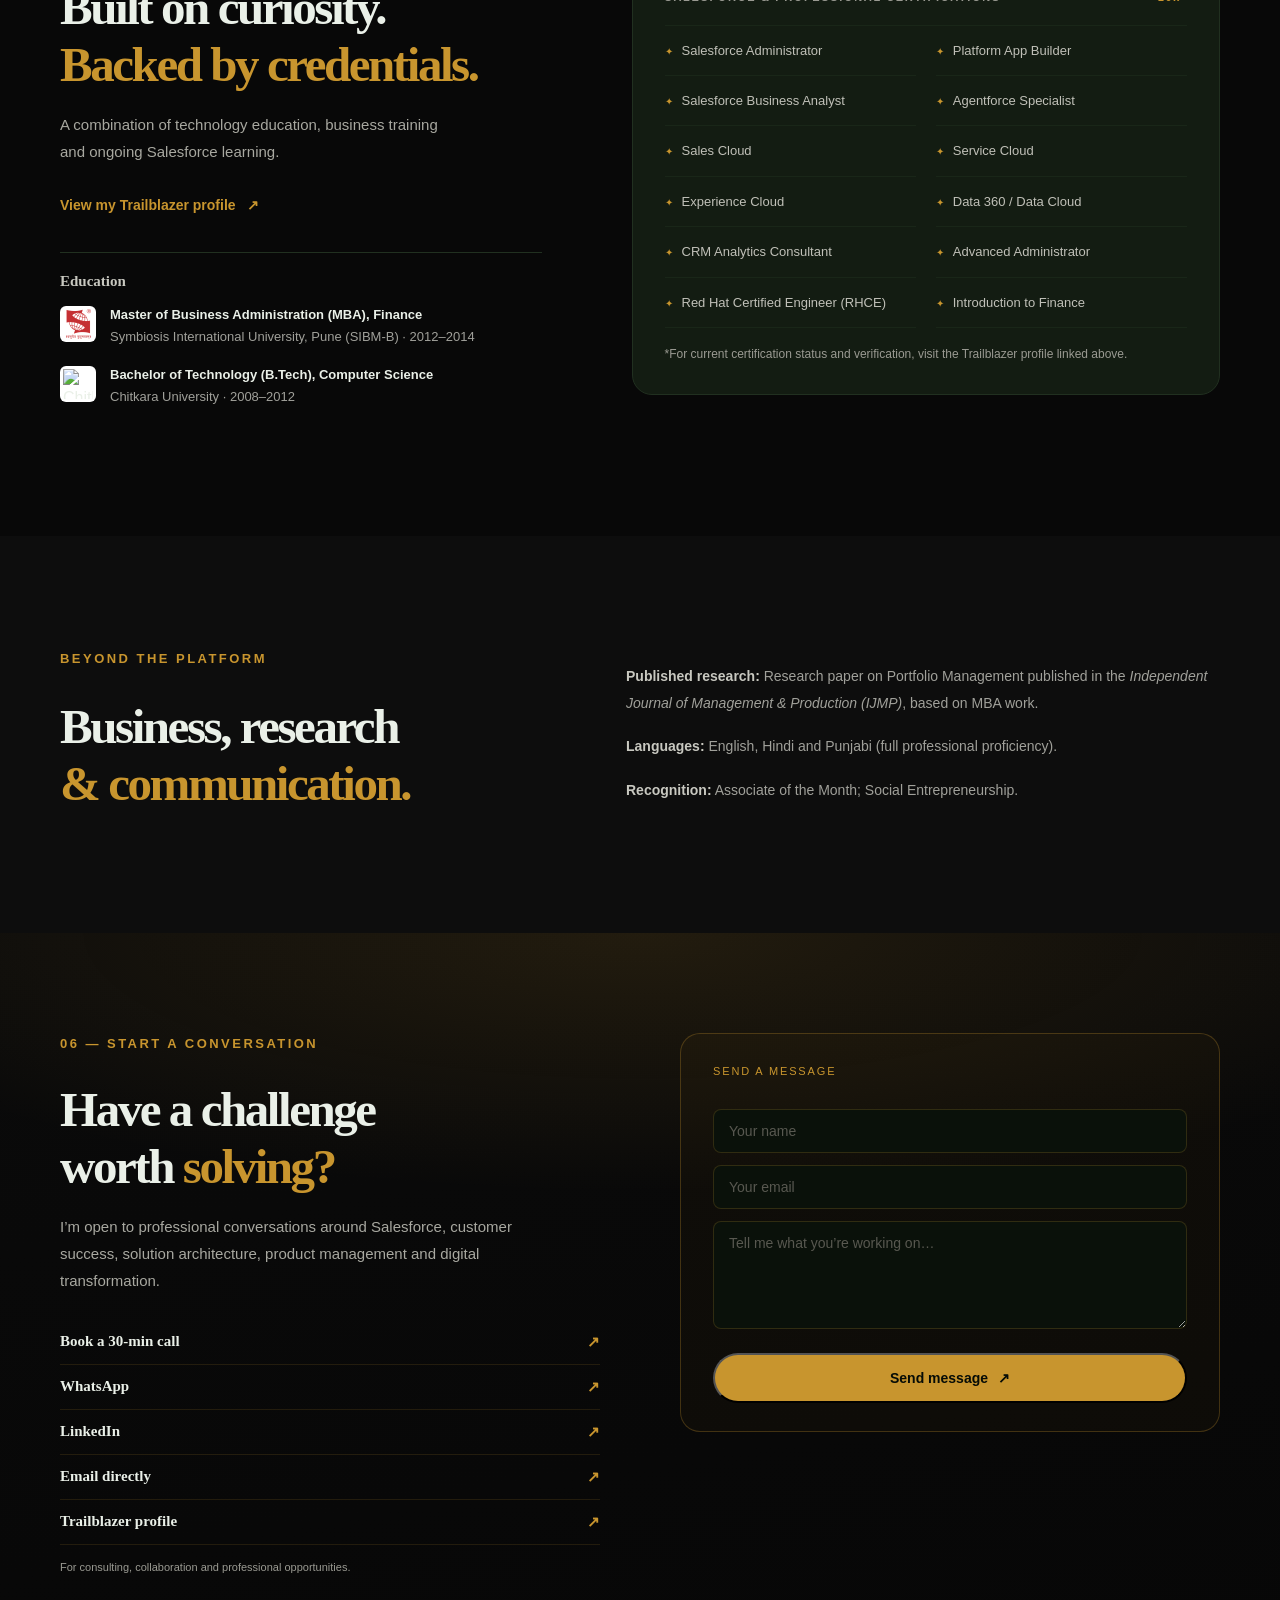
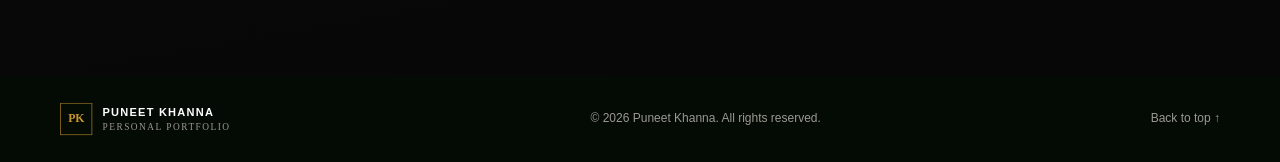
==== commit 40e5c2ab: "Add education logos, animated counters, hero animation, experience hover - SIBM and Chitkara logos i" ====
--- a/index.html
+++ b/index.html
@@ -96,7 +96,7 @@
     </div></section>
 
     <section class="section section-wrap" id="credentials"><div class="credentials-grid"><div><div class="section-kicker">05 — EDUCATION & CREDENTIALS</div><h2>Built on curiosity.<br><span>Backed by credentials.</span></h2><p class="credential-intro">A combination of technology education, business training and ongoing Salesforce learning.</p><a class="inline-link" href="https://www.salesforce.com/trailblazer/puneetkhanna" target="_blank" rel="noreferrer">View my Trailblazer profile <span>↗</span></a>
-        <div class="education-block"><h3>Education</h3><p><strong>Master of Business Administration (MBA), Finance</strong><br>Symbiosis International University, Pune (SIBM-B) · 2012–2014</p><p><strong>Bachelor of Technology (B.Tech), Computer Science</strong><br>Chitkara University · 2008–2012</p></div>
+        <div class="education-block"><h3>Education</h3><div class="edu-item"><span class="co-mark"><img src="sibm-logo.png" alt="SIBM" width="30" height="30"></span><p><strong>Master of Business Administration (MBA), Finance</strong><br>Symbiosis International University, Pune (SIBM-B) · 2012–2014</p></div><div class="edu-item"><span class="co-mark"><img src="https://www.google.com/s2/favicons?domain=chitkara.edu.in&sz=64" alt="Chitkara University" width="30" height="30"></span><p><strong>Bachelor of Technology (B.Tech), Computer Science</strong><br>Chitkara University · 2008–2012</p></div></div>
       </div><div class="cert-panel"><div class="cert-heading"><span>SALESFORCE & PROFESSIONAL CERTIFICATIONS</span><span class="cert-count">10x*</span></div><div class="cert-list"><div>Salesforce Administrator</div><div>Platform App Builder</div><div>Salesforce Business Analyst</div><div>Agentforce Specialist</div><div>Sales Cloud</div><div>Service Cloud</div><div>Experience Cloud</div><div>Data 360 / Data Cloud</div><div>CRM Analytics Consultant</div><div>Advanced Administrator</div><div>Red Hat Certified Engineer (RHCE)</div><div>Introduction to Finance</div></div><p class="cert-footnote">*For current certification status and verification, visit the Trailblazer profile linked above.</p></div></div></section>
 
     <section class="section section-muted"><div class="section-wrap extras-grid"><div><div class="section-kicker">BEYOND THE PLATFORM</div><h2>Business, research<br><span>& communication.</span></h2></div><div class="extras-content"><p><strong>Published research:</strong> Research paper on Portfolio Management published in the <em>Independent Journal of Management &amp; Production (IJMP)</em>, based on MBA work.</p><p><strong>Languages:</strong> English, Hindi and Punjabi (full professional proficiency).</p><p><strong>Recognition:</strong> Associate of the Month; Social Entrepreneurship.</p></div></div></section>
--- a/styles.css
+++ b/styles.css
@@ -45,8 +45,10 @@
 .case-label{display:inline-block;font:700 10px/1 'Manrope';letter-spacing:.13em;color:#c8952e;margin-right:7px;text-transform:uppercase}
 .education-block{margin-top:34px;border-top:1px solid #213020;padding-top:20px}
 .education-block h3{font:700 15px 'Manrope';margin:0 0 14px;color:#c8c8c0}
-.education-block p{font-size:13px;line-height:1.7;color:#a0a09a;margin:0 0 12px}
+.education-block p{font-size:13px;line-height:1.7;color:#a0a09a;margin:0}
 .education-block strong{color:#eaf0e8}
+.edu-item{display:flex;align-items:flex-start;gap:14px;margin-bottom:16px}
+.edu-item .co-mark{margin-top:2px;margin-right:0;flex-shrink:0}
 .extras-grid{display:grid;grid-template-columns:.9fr 1.1fr;gap:80px;align-items:start}
 .extras-grid h2{margin:28px 0 0}
 .extras-content{padding-top:15px}
